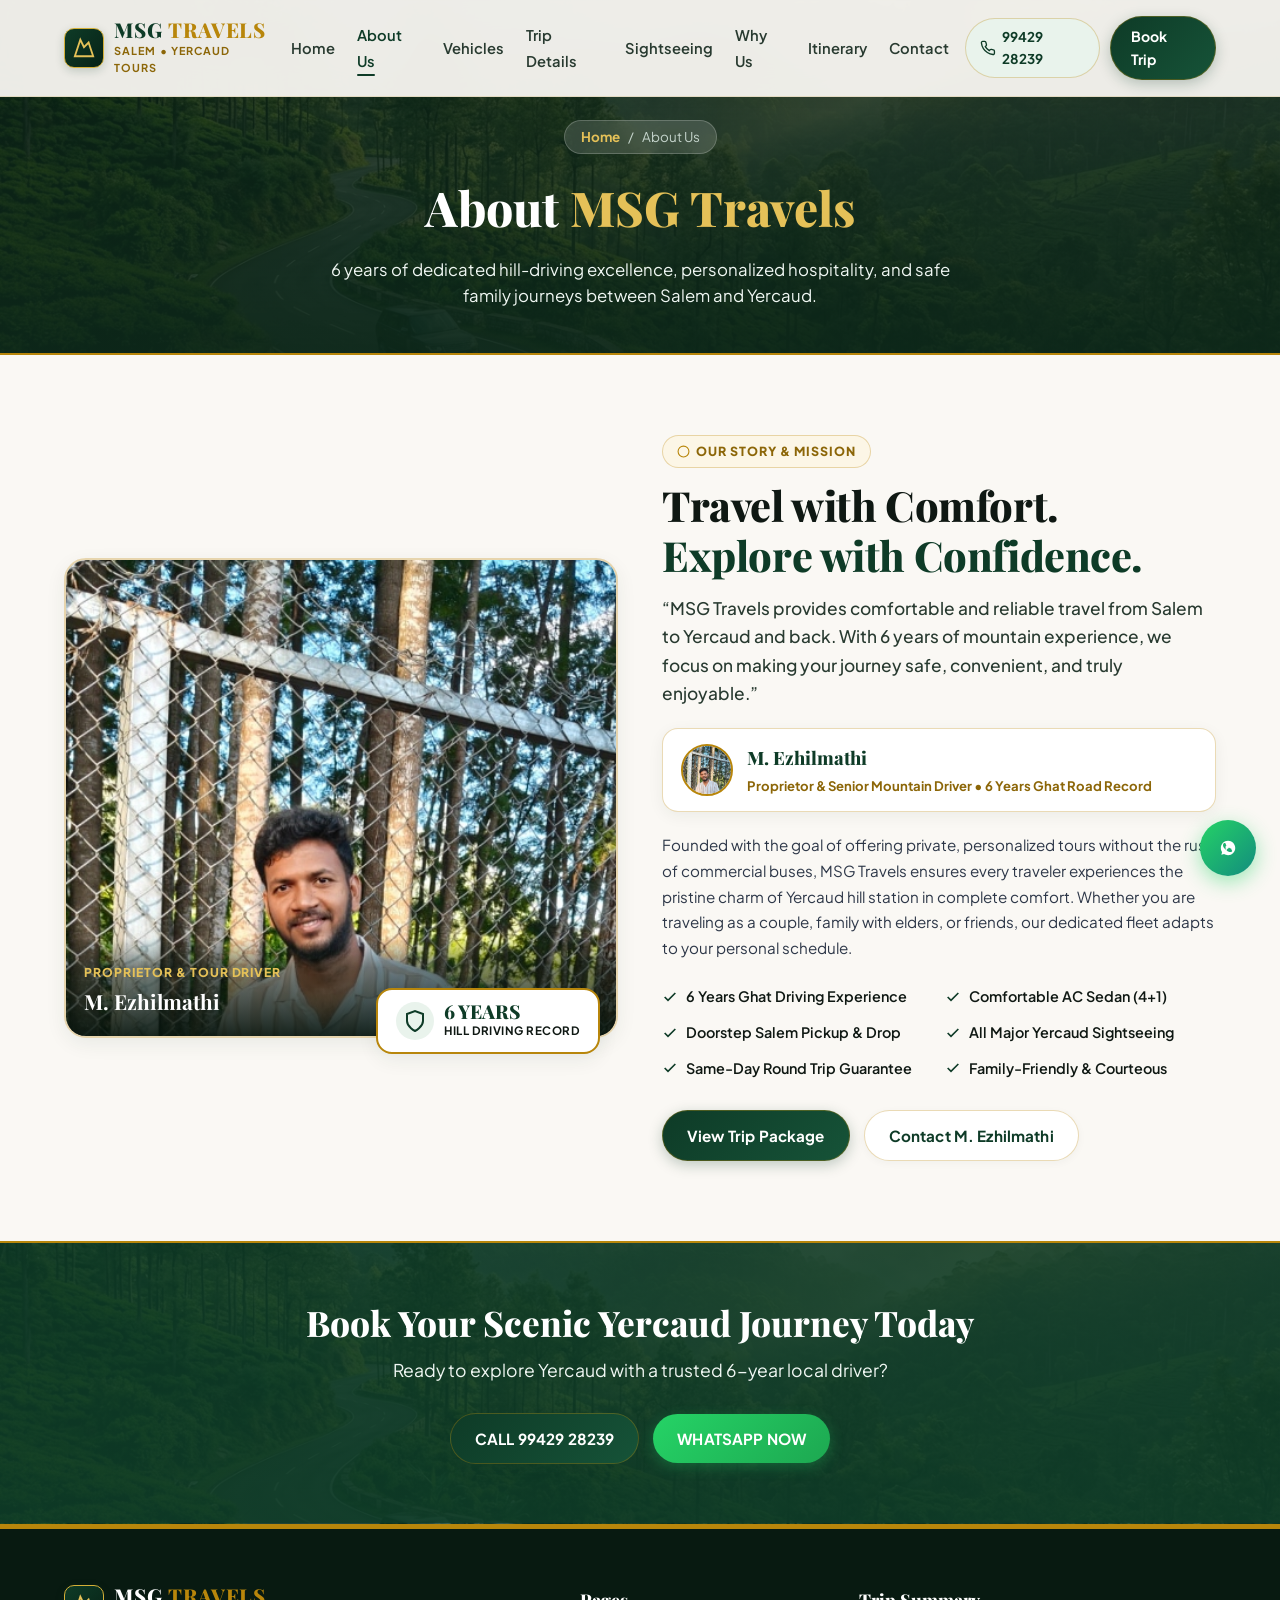
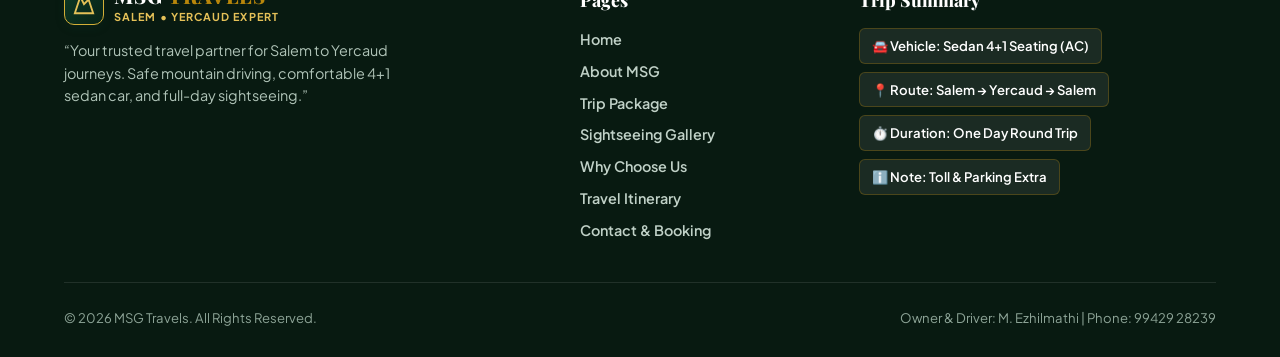
==== about.html @ f0cead6e "Initial commit: MSG Travels website with responsive luxury theme, multi-page layout, fleet showcase," ====
<!DOCTYPE html>
<html lang="en">
<head>
  <meta charset="UTF-8">
  <meta name="viewport" content="width=device-width, initial-scale=1.0, maximum-scale=5.0">
  
  <title>About MSG Travels | M. Ezhilmathi - 6 Years Experienced Tour Driver in Salem</title>
  <meta name="title" content="About MSG Travels | M. Ezhilmathi - 6 Years Experienced Tour Driver in Salem">
  <meta name="description" content="Learn about MSG Travels, founded and driven by M. Ezhilmathi with 6 years of expertise in Salem to Yercaud tours, comfortable Sedan 4+1, safety and hospitality.">
  <meta name="keywords" content="About MSG Travels, M. Ezhilmathi, Salem to Yercaud travel expert, Yercaud taxi driver Salem, trusted cab service Salem">
  <meta name="author" content="MSG Travels - M. Ezhilmathi">
  <meta name="robots" content="index, follow">
  <link rel="canonical" href="https://msgtravels.in/about.html">

  <!-- Geo-Targeting Meta Tags -->
  <meta name="geo.region" content="IN-TN">
  <meta name="geo.placename" content="Salem, Tamil Nadu, India">
  <meta name="geo.position" content="11.664325;78.146014">
  <meta name="ICBM" content="11.664325, 78.146014">

  <!-- Open Graph -->
  <meta property="og:type" content="profile">
  <meta property="og:url" content="https://msgtravels.in/about.html">
  <meta property="og:title" content="About MSG Travels & Driver M. Ezhilmathi">
  <meta property="og:description" content="6 years of dedicated hill-driving excellence, personalized hospitality, and safe family journeys between Salem and Yercaud.">
  <meta property="og:image" content="https://msgtravels.in/images/sedan.jpg">

  <link rel="preconnect" href="https://fonts.googleapis.com">
  <link rel="preconnect" href="https://fonts.gstatic.com" crossorigin>
  <link href="https://fonts.googleapis.com/css2?family=Playfair+Display:ital,wght@0,600;0,700;0,800;1,600&family=Plus+Jakarta+Sans:wght@400;500;600;700;800&family=Space+Grotesk:wght@500;700&display=swap" rel="stylesheet">

  <link rel="stylesheet" href="styles.css">

  <script type="application/ld+json">
  {
    "@context": "https://schema.org",
    "@type": "AboutPage",
    "mainEntity": {
      "@type": "Person",
      "name": "M. Ezhilmathi",
      "jobTitle": "Professional Tour Driver & Owner",
      "worksFor": {
        "@type": "Organization",
        "name": "MSG Travels",
        "telephone": "+919942928239",
        "email": "ezhilmathi995@gmail.com"
      },
      "description": "6 years of experienced hill driving between Salem and Yercaud offering private AC sedan travel."
    }
  }
  </script>
</head>
<body>

  <a href="#content" class="skip-link">Skip to main content</a>

  <!-- Header -->
  <header class="site-header" id="siteHeader">
    <div class="container header-inner">
      <a href="index.html" class="brand-logo" aria-label="MSG Travels Home">
        <div class="brand-badge">
          <svg viewBox="0 0 24 24" fill="none" stroke="currentColor" stroke-width="2"><path d="m8 3 4 8 5-5 5 15H2L8 3z"/></svg>
        </div>
        <div class="brand-text-wrap">
          <span class="brand-title">MSG <span>TRAVELS</span></span>
          <span class="brand-subtitle">Salem • Yercaud Tours</span>
        </div>
      </a>

      <nav aria-label="Main Navigation">
        <ul class="nav-menu">
          <li><a href="index.html" class="nav-link">Home</a></li>
          <li><a href="about.html" class="nav-link active">About Us</a></li>
          <li><a href="vehicles.html" class="nav-link">Vehicles</a></li>
          <li><a href="trip.html" class="nav-link">Trip Details</a></li>
          <li><a href="sightseeing.html" class="nav-link">Sightseeing</a></li>
          <li><a href="why-us.html" class="nav-link">Why Us</a></li>
          <li><a href="experience.html" class="nav-link">Itinerary</a></li>
          <li><a href="contact.html" class="nav-link">Contact</a></li>
        </ul>
      </nav>

      <div class="header-cta-group">
        <a href="tel:9942928239" class="btn-header-call">
          <svg width="16" height="16" viewBox="0 0 24 24" fill="none" stroke="currentColor" stroke-width="2"><path d="M22 16.92v3a2 2 0 0 1-2.18 2 19.79 19.79 0 0 1-8.63-3.07 19.5 19.5 0 0 1-6-6 19.79 19.79 0 0 1-3.07-8.67A2 2 0 0 1 4.11 2h3a2 2 0 0 1 2 1.72 12.84 12.84 0 0 0 .7 2.81 2 2 0 0 1-.45 2.11L8.09 9.91a16 16 0 0 0 6 6l1.27-1.27a2 2 0 0 1 2.11-.45 12.84 12.84 0 0 0 2.81.7A2 2 0 0 1 22 16.92z"/></svg>
          <span>99429 28239</span>
        </a>
        <a href="contact.html" class="btn btn-primary" style="padding: 8px 20px; font-size: 0.88rem;">Book Trip</a>
      </div>

      <button class="mobile-toggle" id="mobileToggle" aria-label="Open Navigation Menu">
        <svg viewBox="0 0 24 24" fill="none" stroke="currentColor" stroke-width="2"><line x1="3" y1="12" x2="21" y2="12"></line><line x1="3" y1="6" x2="21" y2="6"></line><line x1="3" y1="18" x2="21" y2="18"></line></svg>
      </button>
    </div>
  </header>

  <!-- Mobile Drawer -->
  <div class="drawer-backdrop" id="drawerBackdrop"></div>
  <aside class="mobile-nav-drawer" id="mobileDrawer">
    <div>
      <div class="drawer-header">
        <div class="brand-text-wrap"><span class="brand-title">MSG <span>TRAVELS</span></span><span class="brand-subtitle">Salem • Yercaud Expert</span></div>
        <button class="drawer-close-btn" id="drawerCloseBtn" aria-label="Close Menu"><svg width="28" height="28" viewBox="0 0 24 24" fill="none" stroke="currentColor" stroke-width="2"><line x1="18" y1="6" x2="6" y2="18"></line><line x1="6" y1="6" x2="18" y2="18"></line></svg></button>
      </div>
      <ul class="drawer-links">
        <li><a href="index.html" class="drawer-link">Home <span>→</span></a></li>
        <li><a href="about.html" class="drawer-link active">About Us <span>→</span></a></li>
        <li><a href="vehicles.html" class="drawer-link">Our Vehicles <span>→</span></a></li>
        <li><a href="trip.html" class="drawer-link">Trip Details <span>→</span></a></li>
        <li><a href="sightseeing.html" class="drawer-link">Sightseeing Places <span>→</span></a></li>
        <li><a href="why-us.html" class="drawer-link">Why Choose Us <span>→</span></a></li>
        <li><a href="experience.html" class="drawer-link">Itinerary Roadmap <span>→</span></a></li>
        <li><a href="contact.html" class="drawer-link">Contact & Booking <span>→</span></a></li>
      </ul>
    </div>
    <div class="drawer-contact">
      <a href="tel:9942928239" class="btn btn-call btn-block">Call 99429 28239</a>
      <a href="https://api.whatsapp.com/send?phone=919942928239&text=Hello%20MSG%20Travels,%20I%20would%20like%20to%20enquire%20about%20the%20Salem%20to%20Yercaud%20one-day%20round%20trip." target="_blank" rel="noopener" class="btn btn-whatsapp btn-block">WhatsApp Booking</a>
    </div>
  </aside>

  <!-- Subpage Hero -->
  <section class="subpage-hero">
    <div class="container">
      <div class="breadcrumbs">
        <a href="index.html">Home</a>
        <span>/</span>
        <span>About Us</span>
      </div>
      <h1 class="subpage-title">About <span>MSG Travels</span></h1>
      <p class="subpage-desc">6 years of dedicated hill-driving excellence, personalized hospitality, and safe family journeys between Salem and Yercaud.</p>
    </div>
  </section>

  <!-- Main About Content -->
  <main id="content">
    <section class="about-section" style="padding: 80px 0;">
      <div class="container">
        <div class="about-grid">
          
          <div class="about-image-wrapper">
            <div class="about-img-frame" style="height: 480px; position: relative;">
              <img src="images/ezhilmathi.jpg" alt="M. Ezhilmathi - Proprietor and Tour Driver of MSG Travels" style="width: 100%; height: 100%; object-fit: cover; object-position: center top;" loading="lazy">
              <div style="position: absolute; bottom: 0; left: 0; right: 0; background: linear-gradient(0deg, rgba(6,20,13,0.92) 0%, rgba(6,20,13,0.5) 70%, transparent 100%); padding: 24px 18px 18px; color: #ffffff;">
                <div style="font-size: 0.76rem; font-weight: 800; color: var(--color-gold-bright); text-transform: uppercase; letter-spacing: 0.08em; margin-bottom: 2px;">Proprietor & Tour Driver</div>
                <div style="font-family: var(--font-serif); font-size: 1.3rem; font-weight: 700;">M. Ezhilmathi</div>
              </div>
            </div>
            <div class="about-badge-floating">
              <div class="about-badge-icon">
                <svg width="24" height="24" viewBox="0 0 24 24" fill="none" stroke="currentColor" stroke-width="2"><path d="M12 22s8-4 8-10V5l-8-3-8 3v7c0 6 8 10 8 10z"/></svg>
              </div>
              <div>
                <div class="about-badge-num">6 YEARS</div>
                <div class="about-badge-text">Hill Driving Record</div>
              </div>
            </div>
          </div>

          <div class="about-content">
            <div class="section-tag">
              <svg viewBox="0 0 24 24" fill="none" stroke="currentColor" stroke-width="2"><circle cx="12" cy="12" r="10"/></svg>
              Our Story & Mission
            </div>
            <h2 class="section-title">
              Travel with Comfort. <span>Explore with Confidence.</span>
            </h2>

            <p class="about-lead">
              “MSG Travels provides comfortable and reliable travel from Salem to Yercaud and back. With 6 years of mountain experience, we focus on making your journey safe, convenient, and truly enjoyable.”
            </p>

            <div class="about-driver-highlight" style="display: flex; align-items: center; gap: 14px; padding: 14px 18px; background: #ffffff; border: 1.5px solid var(--border-gold); border-radius: var(--radius-md); box-shadow: 0 4px 16px rgba(14,59,39,0.06); margin-bottom: 20px;">
              <div style="width: 52px; height: 52px; border-radius: 50%; overflow: hidden; border: 2px solid var(--color-gold); flex-shrink: 0;">
                <img src="images/ezhilmathi.jpg" alt="M. Ezhilmathi" style="width: 100%; height: 100%; object-fit: cover; object-position: top center;">
              </div>
              <div class="driver-info">
                <h4 style="margin: 0 0 2px 0; font-family: var(--font-serif); font-size: 1.15rem; color: var(--color-primary);">M. Ezhilmathi</h4>
                <p style="margin: 0; font-size: 0.82rem; color: var(--color-gold-dark); font-weight: 700;">Proprietor & Senior Mountain Driver • 6 Years Ghat Road Record</p>
              </div>
            </div>

            <p style="color: #2d3748; margin-bottom: 24px; line-height: 1.7; font-size: 0.95rem;">
              Founded with the goal of offering private, personalized tours without the rush of commercial buses, MSG Travels ensures every traveler experiences the pristine charm of Yercaud hill station in complete comfort. Whether you are traveling as a couple, family with elders, or friends, our dedicated fleet adapts to your personal schedule.
            </p>

            <div class="about-features-list">
              <div class="about-feature-item">
                <svg viewBox="0 0 24 24" fill="none" stroke="currentColor" stroke-width="2.5"><polyline points="20 6 9 17 4 12"/></svg>
                <span>6 Years Ghat Driving Experience</span>
              </div>
              <div class="about-feature-item">
                <svg viewBox="0 0 24 24" fill="none" stroke="currentColor" stroke-width="2.5"><polyline points="20 6 9 17 4 12"/></svg>
                <span>Comfortable AC Sedan (4+1)</span>
              </div>
              <div class="about-feature-item">
                <svg viewBox="0 0 24 24" fill="none" stroke="currentColor" stroke-width="2.5"><polyline points="20 6 9 17 4 12"/></svg>
                <span>Doorstep Salem Pickup & Drop</span>
              </div>
              <div class="about-feature-item">
                <svg viewBox="0 0 24 24" fill="none" stroke="currentColor" stroke-width="2.5"><polyline points="20 6 9 17 4 12"/></svg>
                <span>All Major Yercaud Sightseeing</span>
              </div>
              <div class="about-feature-item">
                <svg viewBox="0 0 24 24" fill="none" stroke="currentColor" stroke-width="2.5"><polyline points="20 6 9 17 4 12"/></svg>
                <span>Same-Day Round Trip Guarantee</span>
              </div>
              <div class="about-feature-item">
                <svg viewBox="0 0 24 24" fill="none" stroke="currentColor" stroke-width="2.5"><polyline points="20 6 9 17 4 12"/></svg>
                <span>Family-Friendly & Courteous</span>
              </div>
            </div>

            <div style="display: flex; gap: 14px; flex-wrap: wrap; margin-top: 30px;">
              <a href="trip.html" class="btn btn-primary">View Trip Package</a>
              <a href="contact.html" class="btn btn-secondary">Contact M. Ezhilmathi</a>
            </div>

          </div>

        </div>
      </div>
    </section>

    <!-- Quick CTA Banner -->
    <section class="cta-banner-section" style="padding: 60px 0;">
      <div class="container cta-banner-content">
        <h2 class="cta-banner-title" style="font-size: 2.2rem;">Book Your Scenic Yercaud Journey Today</h2>
        <p class="cta-banner-desc">Ready to explore Yercaud with a trusted 6-year local driver?</p>
        <div class="cta-banner-buttons">
          <a href="tel:9942928239" class="btn btn-primary">CALL 99429 28239</a>
          <a href="https://api.whatsapp.com/send?phone=919942928239&text=Hello%20MSG%20Travels,%20I%20would%20like%20to%20enquire%20about%20the%20Salem%20to%20Yercaud%20trip." target="_blank" rel="noopener" class="btn btn-whatsapp">WHATSAPP NOW</a>
        </div>
      </div>
    </section>
  </main>

  <!-- Footer -->
  <footer class="site-footer">
    <div class="container">
      <div class="footer-top">
        <div class="footer-brand">
          <div class="brand-logo">
            <div class="brand-badge"><svg viewBox="0 0 24 24" fill="none" stroke="currentColor" stroke-width="2"><path d="m8 3 4 8 5-5 5 15H2L8 3z"/></svg></div>
            <div class="brand-text-wrap"><span class="brand-title">MSG <span>TRAVELS</span></span><span class="brand-subtitle">Salem • Yercaud Expert</span></div>
          </div>
          <p>“Your trusted travel partner for Salem to Yercaud journeys. Safe mountain driving, comfortable 4+1 sedan car, and full-day sightseeing.”</p>
        </div>
        <div>
          <h4 class="footer-heading">Pages</h4>
          <ul class="footer-links-list">
            <li><a href="index.html">Home</a></li>
            <li><a href="about.html">About MSG</a></li>
            <li><a href="trip.html">Trip Package</a></li>
            <li><a href="sightseeing.html">Sightseeing Gallery</a></li>
            <li><a href="why-us.html">Why Choose Us</a></li>
            <li><a href="experience.html">Travel Itinerary</a></li>
            <li><a href="contact.html">Contact & Booking</a></li>
          </ul>
        </div>
        <div>
          <h4 class="footer-heading">Trip Summary</h4>
          <div class="footer-trip-meta">
            <div class="footer-trip-pill">🚘 Vehicle: Sedan 4+1 Seating (AC)</div>
            <div class="footer-trip-pill">📍 Route: Salem → Yercaud → Salem</div>
            <div class="footer-trip-pill">⏱️ Duration: One Day Round Trip</div>
            <div class="footer-trip-pill">ℹ️ Note: Toll & Parking Extra</div>
          </div>
        </div>
      </div>
      <div class="footer-bottom">
        <div>© 2026 MSG Travels. All Rights Reserved.</div>
        <div>Owner & Driver: M. Ezhilmathi | Phone: 99429 28239</div>
      </div>
    </div>
  </footer>

  <a href="https://api.whatsapp.com/send?phone=919942928239&text=Hello%20MSG%20Travels,%20I%20would%20like%20to%20enquire%20about%20the%20Salem%20to%20Yercaud%20one-day%20round%20trip." target="_blank" rel="noopener" class="floating-whatsapp-btn" aria-label="Chat on WhatsApp">
    <svg viewBox="0 0 24 24" fill="currentColor"><path d="M12.031 6.172c-3.181 0-5.767 2.586-5.768 5.766-.001 1.298.38 2.27 1.019 3.287l-.582 2.128 2.182-.573c.978.58 1.911.928 3.145.929 3.178 0 5.767-2.587 5.768-5.766.001-3.187-2.575-5.771-5.764-5.771zm3.392 8.244c-.144.405-.837.774-1.17.824-.312.045-.694.07-1.117-.066-.271-.086-.622-.224-1.077-.423-1.927-.84-3.18-2.775-3.277-2.903-.097-.129-.787-1.045-.787-1.993 0-.949.497-1.413.673-1.606.177-.193.385-.242.514-.242.13 0 .259.002.372.007.12.006.279-.046.438.336.162.388.555 1.353.604 1.452.05.099.083.216.017.348-.066.132-.099.215-.198.33-.099.116-.208.26-.297.349-.1.1-.205.209-.089.408.117.199.52 8.58 1.117 1.11 1.074.538.163.267.33.376.536.432.206.056.327-.05.474-.216.147-.166.626-.729.794-.979.167-.25.334-.208.56-.125.226.084 1.433.676 1.68.799.248.124.412.185.474.29.062.106.062.613-.082 1.018z"/></svg>
  </a>

  <div class="mobile-bottom-bar">
    <div class="mobile-bottom-inner">
      <a href="tel:9942928239" class="btn btn-call" style="padding: 10px 14px; font-size: 0.88rem;">Call 99429 28239</a>
      <a href="https://api.whatsapp.com/send?phone=919942928239&text=Hello%20MSG%20Travels,%20I%20would%20like%20to%20enquire%20about%20the%20Salem%20to%20Yercaud%20one-day%20round%20trip." target="_blank" rel="noopener" class="btn btn-whatsapp" style="padding: 10px 14px; font-size: 0.88rem;">WhatsApp</a>
    </div>
  </div>

  <script src="script.js"></script>
</body>
</html>
---- styles.css ----
/* ==========================================================================
   MSG TRAVELS — LUXURY TRAVEL DESIGN SYSTEM & MOBILE-FIRST OPTIMIZATION
   Color Harmony: Warm Pearl Ivory | Deep Forest Emerald | Champagne Gold
   ========================================================================== */

:root {
  /* Core Bright Palette */
  --color-bg-body: #faf8f4;
  --color-bg-surface: #ffffff;
  --color-bg-surface-alt: #f5efe4;
  --color-bg-subtle: #f0ebe0;

  /* Primary: Deep Forest Emerald Green */
  --color-primary: #0e3b27;
  --color-primary-light: #165338;
  --color-primary-dark: #072216;
  --color-primary-subtle: #e9f3ec;

  /* Accent: Refined Champagne Gold */
  --color-gold: #b8860b;
  --color-gold-light: #d4af37;
  --color-gold-bright: #e5c158;
  --color-gold-dark: #8c6608;
  --color-gold-subtle: #fcf6e6;
  --color-gold-border: rgba(184, 134, 11, 0.22);

  /* High Contrast Readable Typography */
  --color-text-main: #0f1813;
  --color-text-body: #283a30;
  --color-text-muted: #53675b;
  --color-text-dim: #7a9084;
  --color-text-white: #ffffff;

  /* WhatsApp Green */
  --color-accent-green: #25d366;
  --color-accent-green-hover: #1ebd5a;

  /* Borders & Dividers */
  --border-subtle: rgba(14, 59, 39, 0.08);
  --border-gold: rgba(184, 134, 11, 0.3);
  --border-gold-solid: #b8860b;

  /* Typography */
  --font-serif: 'Playfair Display', Georgia, serif;
  --font-sans: 'Plus Jakarta Sans', -apple-system, BlinkMacSystemFont, 'Segoe UI', Roboto, sans-serif;
  --font-mono: 'Space Grotesk', monospace;

  /* Elevation Shadows */
  --shadow-sm: 0 2px 8px rgba(14, 59, 39, 0.04);
  --shadow-md: 0 6px 20px rgba(14, 59, 39, 0.07);
  --shadow-lg: 0 14px 36px rgba(14, 59, 39, 0.1);
  --shadow-gold: 0 8px 24px rgba(184, 134, 11, 0.14);

  /* Transitions */
  --transition-fast: 0.18s cubic-bezier(0.4, 0, 0.2, 1);
  --transition-normal: 0.3s cubic-bezier(0.4, 0, 0.2, 1);
  --transition-smooth: 0.5s cubic-bezier(0.16, 1, 0.3, 1);

  /* Radii */
  --radius-xs: 6px;
  --radius-sm: 10px;
  --radius-md: 16px;
  --radius-lg: 22px;
  --radius-xl: 28px;
  --radius-full: 9999px;

  --max-width: 1200px;
}

/* Base & Reset */
*, *::before, *::after {
  box-sizing: border-box;
  margin: 0;
  padding: 0;
}

html {
  scroll-behavior: smooth;
  font-size: 16px;
  -webkit-text-size-adjust: 100%;
  overflow-x: hidden;
  width: 100%;
  max-width: 100vw;
}

body {
  font-family: var(--font-sans);
  background-color: var(--color-bg-body);
  color: var(--color-text-body);
  line-height: 1.65;
  overflow-x: hidden;
  width: 100%;
  max-width: 100vw;
  position: relative;
  -webkit-font-smoothing: antialiased;
  -moz-osx-font-smoothing: grayscale;
}

img, picture, svg, video {
  display: block;
  max-width: 100%;
}

a {
  color: inherit;
  text-decoration: none;
  transition: var(--transition-fast);
}

button, input, select, textarea {
  font: inherit;
}

button {
  cursor: pointer;
  border: none;
  background: none;
}

:focus-visible {
  outline: 2px solid var(--color-primary);
  outline-offset: 3px;
}

.skip-link {
  position: absolute;
  top: -100px;
  left: 20px;
  background: var(--color-primary);
  color: #ffffff;
  padding: 10px 20px;
  font-weight: 700;
  z-index: 99999;
  border-radius: var(--radius-sm);
  transition: top var(--transition-fast);
}
.skip-link:focus {
  top: 20px;
}

/* Container */
.container {
  width: 100%;
  max-width: var(--max-width);
  margin-inline: auto;
  padding-inline: 24px;
}

@media (max-width: 768px) {
  .container {
    padding-inline: 16px;
  }
}

/* ==========================================================================
   HEADER & NAVIGATION
   ========================================================================== */
.site-header {
  position: fixed;
  top: 0;
  left: 0;
  width: 100%;
  z-index: 1000;
  transition: background-color var(--transition-normal), box-shadow var(--transition-normal), padding var(--transition-normal);
  padding: 16px 0;
  background-color: rgba(250, 248, 244, 0.94);
  backdrop-filter: blur(16px);
  -webkit-backdrop-filter: blur(16px);
  border-bottom: 1px solid rgba(184, 134, 11, 0.16);
  box-shadow: 0 2px 14px rgba(14, 59, 39, 0.03);
}

.site-header.scrolled {
  padding: 10px 0;
  background-color: rgba(255, 255, 255, 0.98);
  box-shadow: 0 4px 20px rgba(14, 59, 39, 0.08);
  border-bottom: 1px solid rgba(184, 134, 11, 0.25);
}

.header-inner {
  display: flex;
  align-items: center;
  justify-content: space-between;
  gap: 16px;
}

.brand-logo {
  display: flex;
  align-items: center;
  gap: 10px;
  text-decoration: none;
}

.brand-badge {
  width: 40px;
  height: 40px;
  border-radius: var(--radius-sm);
  background: linear-gradient(135deg, var(--color-primary), var(--color-primary-dark));
  border: 1.5px solid var(--color-gold-light);
  display: flex;
  align-items: center;
  justify-content: center;
  box-shadow: 0 3px 10px rgba(14, 59, 39, 0.2);
  flex-shrink: 0;
}

.brand-badge svg {
  width: 22px;
  height: 22px;
  color: var(--color-gold-bright);
}

.brand-text-wrap {
  display: flex;
  flex-direction: column;
}

.brand-title {
  font-family: var(--font-serif);
  font-size: 1.28rem;
  font-weight: 800;
  letter-spacing: 0.04em;
  color: var(--color-primary);
  line-height: 1.1;
  text-transform: uppercase;
}

.brand-title span {
  color: var(--color-gold);
}

.brand-subtitle {
  font-size: 0.68rem;
  font-weight: 700;
  color: var(--color-gold-dark);
  letter-spacing: 0.1em;
  text-transform: uppercase;
}

/* Nav Menu Desktop */
.nav-menu {
  display: flex;
  align-items: center;
  gap: 22px;
  list-style: none;
}

.nav-link {
  font-size: 0.92rem;
  font-weight: 600;
  color: var(--color-text-body);
  position: relative;
  padding: 6px 0;
  transition: color var(--transition-fast);
}

.nav-link::after {
  content: '';
  position: absolute;
  bottom: 0;
  left: 0;
  width: 0;
  height: 2.5px;
  background: var(--color-primary);
  border-radius: 2px;
  transition: width var(--transition-fast);
}

.nav-link:hover, .nav-link.active {
  color: var(--color-primary);
}

.nav-link:hover::after, .nav-link.active::after {
  width: 100%;
}

.header-cta-group {
  display: flex;
  align-items: center;
  gap: 10px;
}

.btn-header-call {
  display: inline-flex;
  align-items: center;
  gap: 6px;
  padding: 7px 14px;
  background: var(--color-primary-subtle);
  border: 1.5px solid var(--border-gold);
  border-radius: var(--radius-full);
  color: var(--color-primary);
  font-size: 0.84rem;
  font-weight: 700;
  transition: all var(--transition-fast);
}

.btn-header-call:hover {
  background: var(--color-primary);
  color: #ffffff;
  border-color: var(--color-primary);
}

/* Mobile Toggle */
.mobile-toggle {
  display: none;
  background: var(--color-primary-subtle);
  border: 1.5px solid var(--border-gold);
  color: var(--color-primary);
  padding: 7px 9px;
  border-radius: var(--radius-sm);
}

.mobile-toggle svg {
  width: 24px;
  height: 24px;
}

/* Mobile Drawer */
.mobile-nav-drawer {
  position: fixed;
  top: 0;
  right: -100%;
  width: 84%;
  max-width: 340px;
  height: 100vh;
  background: #ffffff;
  border-left: 2px solid var(--color-gold-light);
  z-index: 1001;
  padding: 24px 20px;
  display: flex;
  flex-direction: column;
  justify-content: space-between;
  transition: right 0.35s cubic-bezier(0.16, 1, 0.3, 1);
  box-shadow: -8px 0 32px rgba(0, 0, 0, 0.18);
}

.mobile-nav-drawer.open {
  right: 0;
}

.drawer-backdrop {
  position: fixed;
  inset: 0;
  background: rgba(14, 59, 39, 0.6);
  backdrop-filter: blur(4px);
  z-index: 1000;
  opacity: 0;
  pointer-events: none;
  transition: opacity 0.3s ease;
}

.drawer-backdrop.open {
  opacity: 1;
  pointer-events: auto;
}

.drawer-header {
  display: flex;
  align-items: center;
  justify-content: space-between;
  margin-bottom: 24px;
  padding-bottom: 12px;
  border-bottom: 1.5px solid var(--border-subtle);
}

.drawer-close-btn {
  color: var(--color-text-muted);
  padding: 6px;
}

.drawer-links {
  list-style: none;
  display: flex;
  flex-direction: column;
  gap: 12px;
}

.drawer-link {
  font-size: 1.05rem;
  font-weight: 700;
  color: var(--color-text-main);
  display: flex;
  align-items: center;
  justify-content: space-between;
  padding: 10px 12px;
  border-radius: var(--radius-sm);
  background: var(--color-bg-body);
  border: 1px solid var(--border-subtle);
}

.drawer-link:hover, .drawer-link.active {
  color: var(--color-primary);
  background: var(--color-primary-subtle);
  border-color: var(--color-gold);
}

.drawer-contact {
  margin-top: auto;
  padding-top: 18px;
  border-top: 1.5px solid var(--border-gold);
  display: flex;
  flex-direction: column;
  gap: 10px;
}

/* ==========================================================================
   BUTTONS & UI COMPONENTS
   ========================================================================== */
.btn {
  display: inline-flex;
  align-items: center;
  justify-content: center;
  gap: 8px;
  padding: 12px 24px;
  border-radius: var(--radius-full);
  font-weight: 700;
  font-size: 0.95rem;
  letter-spacing: 0.01em;
  transition: all var(--transition-fast);
  text-decoration: none;
  cursor: pointer;
  min-height: 46px;
}

.btn-primary {
  background: linear-gradient(135deg, var(--color-primary), var(--color-primary-light));
  color: #ffffff;
  box-shadow: 0 4px 14px rgba(14, 59, 39, 0.25);
  border: 1px solid rgba(184, 134, 11, 0.35);
}

.btn-primary:hover {
  background: linear-gradient(135deg, var(--color-primary-light), var(--color-primary));
  transform: translateY(-2px);
  box-shadow: 0 6px 20px rgba(14, 59, 39, 0.35);
  color: #ffffff;
}

.btn-whatsapp {
  background: linear-gradient(135deg, #25d366, #1da851);
  color: #ffffff;
  box-shadow: 0 4px 14px rgba(37, 211, 102, 0.28);
}

.btn-whatsapp:hover {
  background: linear-gradient(135deg, #2beb75, #22ba5b);
  transform: translateY(-2px);
  box-shadow: 0 6px 18px rgba(37, 211, 102, 0.4);
  color: #ffffff;
}

.btn-secondary {
  background: #ffffff;
  color: var(--color-primary);
  border: 1.5px solid var(--border-gold);
  box-shadow: var(--shadow-sm);
}

.btn-secondary:hover {
  background: var(--color-primary-subtle);
  border-color: var(--color-primary);
  color: var(--color-primary-dark);
  transform: translateY(-2px);
}

.btn-call {
  background: var(--color-primary);
  color: var(--color-gold-bright);
  border: 1.5px solid var(--color-gold-light);
}

.btn-call:hover {
  background: var(--color-primary-dark);
  color: #ffffff;
}

.btn-lg {
  padding: 14px 30px;
  font-size: 1.02rem;
  min-height: 50px;
}

.btn-block {
  width: 100%;
}

/* Section Headings */
.section-tag {
  display: inline-flex;
  align-items: center;
  gap: 6px;
  padding: 5px 14px;
  border-radius: var(--radius-full);
  background: var(--color-gold-subtle);
  border: 1.5px solid var(--border-gold);
  color: var(--color-gold-dark);
  font-size: 0.78rem;
  font-weight: 800;
  letter-spacing: 0.08em;
  text-transform: uppercase;
  margin-bottom: 12px;
}

.section-tag svg {
  width: 13px;
  height: 13px;
  color: var(--color-gold);
}

.section-title {
  font-family: var(--font-serif);
  font-size: clamp(1.8rem, 3.8vw, 2.6rem);
  font-weight: 800;
  line-height: 1.2;
  color: var(--color-text-main);
  margin-bottom: 14px;
  letter-spacing: -0.01em;
}

.section-title span {
  color: var(--color-primary);
}

.section-desc {
  font-size: 1.02rem;
  color: var(--color-text-muted);
  max-width: 620px;
  line-height: 1.65;
}

.text-center {
  text-align: center;
}
.text-center .section-desc {
  margin-inline: auto;
}

/* Glass / Surface Cards */
.glass-card {
  background: #ffffff;
  border: 1.5px solid rgba(184, 134, 11, 0.2);
  border-radius: var(--radius-lg);
  box-shadow: var(--shadow-md);
  transition: all var(--transition-normal);
}

.glass-card:hover {
  border-color: var(--color-primary);
  transform: translateY(-3px);
  box-shadow: var(--shadow-lg);
}

/* ==========================================================================
   HERO SECTION
   ========================================================================== */
.hero-section {
  position: relative;
  min-height: 85vh;
  display: flex;
  align-items: center;
  justify-content: center;
  padding: 120px 0 50px;
  background-color: #0c2016;
  background-image: linear-gradient(180deg, rgba(6, 20, 13, 0.78) 0%, rgba(6, 20, 13, 0.88) 60%, rgba(6, 20, 13, 0.98) 100%), url('images/hero.jpg');
  background-size: cover;
  background-position: center center;
  overflow: hidden;
}

.hero-overlay-radial {
  position: absolute;
  inset: 0;
  background: radial-gradient(circle at 50% 30%, rgba(212, 175, 55, 0.15) 0%, transparent 65%);
  pointer-events: none;
}

.hero-content {
  position: relative;
  z-index: 2;
  text-align: center;
  max-width: 860px;
  margin-inline: auto;
}

.hero-badge-wrap {
  margin-bottom: 18px;
}

.hero-pill {
  display: inline-flex;
  align-items: center;
  gap: 8px;
  padding: 6px 18px;
  background: rgba(255, 255, 255, 0.95);
  border: 1.5px solid var(--color-gold);
  border-radius: var(--radius-full);
  color: var(--color-primary-dark);
  font-size: 0.84rem;
  font-weight: 700;
  box-shadow: 0 4px 14px rgba(0, 0, 0, 0.2);
}

.hero-title {
  font-family: var(--font-serif);
  font-size: clamp(2rem, 5.2vw, 3.8rem);
  font-weight: 800;
  line-height: 1.15;
  color: #ffffff;
  margin-bottom: 16px;
  letter-spacing: -0.01em;
  text-shadow: 0 3px 16px rgba(0, 0, 0, 0.6);
}

.hero-title .title-accent {
  color: var(--color-gold-bright);
  display: block;
  font-size: clamp(1.4rem, 3.8vw, 2.6rem);
  margin-top: 4px;
}

.hero-subtitle {
  font-size: clamp(0.98rem, 2vw, 1.18rem);
  color: #f5f9f6;
  max-width: 680px;
  margin-inline: auto;
  margin-bottom: 28px;
  font-weight: 500;
  line-height: 1.55;
  text-shadow: 0 2px 8px rgba(0, 0, 0, 0.7);
}

.hero-subtitle em {
  color: var(--color-gold-bright);
  font-style: normal;
  font-weight: 700;
}

.hero-actions {
  display: flex;
  align-items: center;
  justify-content: center;
  flex-wrap: wrap;
  gap: 14px;
  margin-bottom: 32px;
}

/* Trust Indicators Strip (Responsive 2x2 or row) */
.hero-trust-bar {
  display: flex;
  flex-wrap: wrap;
  align-items: center;
  justify-content: center;
  gap: 12px;
  max-width: 100%;
  width: fit-content;
  margin: 0 auto;
  padding: 10px 20px;
  background: rgba(255, 255, 255, 0.95);
  backdrop-filter: blur(12px);
  border: 1.5px solid var(--border-gold);
  border-radius: var(--radius-full);
  box-shadow: 0 6px 24px rgba(0, 0, 0, 0.25);
}

.hero-trust-item {
  display: flex;
  align-items: center;
  gap: 6px;
  font-size: 0.84rem;
  font-weight: 700;
  color: var(--color-primary-dark);
}

.hero-trust-item svg {
  width: 16px;
  height: 16px;
  color: var(--color-gold);
  flex-shrink: 0;
}

.hero-trust-divider {
  width: 4px;
  height: 4px;
  background: var(--color-gold);
  border-radius: 50%;
}

.hero-scroll-down {
  position: absolute;
  bottom: 16px;
  left: 50%;
  transform: translateX(-50%);
  display: flex;
  flex-direction: column;
  align-items: center;
  gap: 6px;
  color: var(--color-primary);
  font-size: 0.72rem;
  font-weight: 700;
  letter-spacing: 0.1em;
  text-transform: uppercase;
  z-index: 2;
}

.scroll-indicator-mouse {
  width: 20px;
  height: 32px;
  border: 2px solid var(--color-primary);
  border-radius: 10px;
  position: relative;
}

.scroll-indicator-dot {
  width: 3px;
  height: 7px;
  background: var(--color-primary);
  border-radius: 2px;
  position: absolute;
  top: 5px;
  left: 50%;
  transform: translateX(-50%);
  animation: scrollBounce 2s infinite ease-in-out;
}

@keyframes scrollBounce {
  0%, 100% { transform: translate(-50%, 0); opacity: 1; }
  50% { transform: translate(-50%, 10px); opacity: 0.3; }
}

/* ==========================================================================
   SUBPAGE HERO
   ========================================================================== */
.subpage-hero {
  position: relative;
  padding: 120px 0 44px;
  background-color: #0d281a;
  background-image: linear-gradient(180deg, rgba(13, 40, 26, 0.72) 0%, rgba(13, 40, 26, 0.95) 100%), url('images/hero.jpg');
  background-size: cover;
  background-position: center;
  text-align: center;
  border-bottom: 2px solid var(--color-gold);
}

.breadcrumbs {
  display: inline-flex;
  align-items: center;
  gap: 8px;
  font-size: 0.84rem;
  color: #e5ede8;
  margin-bottom: 14px;
  padding: 5px 16px;
  background: rgba(255, 255, 255, 0.14);
  backdrop-filter: blur(8px);
  border-radius: var(--radius-full);
  border: 1px solid rgba(255, 255, 255, 0.2);
}

.breadcrumbs a {
  color: var(--color-gold-bright);
  font-weight: 700;
}

.breadcrumbs a:hover {
  text-decoration: underline;
}

.breadcrumbs span {
  color: #c5d4cc;
}

.subpage-title {
  font-family: var(--font-serif);
  font-size: clamp(1.9rem, 4.5vw, 3rem);
  font-weight: 800;
  color: #ffffff;
  margin-bottom: 10px;
}

.subpage-title span {
  color: var(--color-gold-bright);
}

.subpage-desc {
  font-size: 1.05rem;
  color: #f0f7f3;
  max-width: 660px;
  margin: 0 auto;
  line-height: 1.55;
}

/* ==========================================================================
   QUICK STATS SECTION
   ========================================================================== */
.quick-stats-section {
  padding: 24px 0 44px;
  position: relative;
  z-index: 10;
  margin-top: -24px;
}

.stats-grid {
  display: grid;
  grid-template-columns: repeat(4, 1fr);
  gap: 16px;
}

.stat-card {
  background: #ffffff;
  border: 1.5px solid var(--border-gold);
  border-radius: var(--radius-md);
  padding: 22px 16px;
  text-align: center;
  position: relative;
  overflow: hidden;
  box-shadow: var(--shadow-sm);
  transition: all var(--transition-normal);
}

.stat-card:hover {
  transform: translateY(-4px);
  border-color: var(--color-primary);
  box-shadow: var(--shadow-md);
}

.stat-icon {
  width: 44px;
  height: 44px;
  margin: 0 auto 12px;
  background: var(--color-primary-subtle);
  border-radius: 50%;
  display: flex;
  align-items: center;
  justify-content: center;
  color: var(--color-primary);
  border: 1.5px solid var(--border-gold);
}

.stat-number {
  font-family: var(--font-serif);
  font-size: 2rem;
  font-weight: 800;
  color: var(--color-primary);
  line-height: 1;
  margin-bottom: 6px;
}

.stat-label {
  font-size: 0.92rem;
  font-weight: 700;
  color: var(--color-text-main);
  margin-bottom: 2px;
}

.stat-desc {
  font-size: 0.78rem;
  color: var(--color-text-muted);
}

/* ==========================================================================
   ABOUT SECTION
   ========================================================================== */
.about-section {
  padding: 60px 0;
  position: relative;
  background: var(--color-bg-body);
}

.about-grid {
  display: grid;
  grid-template-columns: 1fr 1fr;
  gap: 44px;
  align-items: center;
}

.about-image-wrapper {
  position: relative;
}

.about-img-frame {
  position: relative;
  border-radius: var(--radius-lg);
  overflow: hidden;
  border: 2px solid var(--border-gold);
  box-shadow: var(--shadow-md);
}

.about-img-frame img {
  width: 100%;
  height: 420px;
  object-fit: cover;
  transition: transform var(--transition-smooth);
}

.about-badge-floating {
  position: absolute;
  bottom: -16px;
  right: 18px;
  background: #ffffff;
  border: 2px solid var(--color-gold);
  border-radius: var(--radius-md);
  padding: 12px 18px;
  display: flex;
  align-items: center;
  gap: 10px;
  box-shadow: var(--shadow-md);
}

.about-badge-icon {
  width: 38px;
  height: 38px;
  border-radius: 50%;
  background: var(--color-primary-subtle);
  display: flex;
  align-items: center;
  justify-content: center;
  color: var(--color-primary);
}

.about-badge-num {
  font-family: var(--font-serif);
  font-size: 1.2rem;
  font-weight: 800;
  color: var(--color-primary);
  line-height: 1;
}

.about-badge-text {
  font-size: 0.72rem;
  font-weight: 700;
  color: var(--color-text-main);
  letter-spacing: 0.04em;
  text-transform: uppercase;
}

.about-lead {
  font-size: 1.08rem;
  color: var(--color-text-body);
  margin-bottom: 20px;
  font-weight: 500;
  line-height: 1.65;
}

.about-driver-highlight {
  display: flex;
  align-items: center;
  gap: 14px;
  padding: 14px 18px;
  background: var(--color-gold-subtle);
  border: 1.5px solid var(--border-gold);
  border-radius: var(--radius-sm);
  margin-bottom: 24px;
}

.driver-avatar {
  width: 46px;
  height: 46px;
  border-radius: 50%;
  background: linear-gradient(135deg, var(--color-primary), var(--color-primary-dark));
  display: flex;
  align-items: center;
  justify-content: center;
  color: #ffffff;
  font-weight: 800;
  font-size: 1.15rem;
  font-family: var(--font-serif);
  border: 1.5px solid var(--color-gold);
  flex-shrink: 0;
}

.driver-info h4 {
  font-size: 1rem;
  font-weight: 800;
  color: var(--color-text-main);
  margin-bottom: 2px;
}

.driver-info p {
  font-size: 0.8rem;
  color: var(--color-primary);
  font-weight: 700;
}

.about-features-list {
  display: grid;
  grid-template-columns: 1fr 1fr;
  gap: 12px;
  margin-bottom: 28px;
}

.about-feature-item {
  display: flex;
  align-items: center;
  gap: 8px;
  font-size: 0.9rem;
  font-weight: 600;
  color: var(--color-text-main);
}

.about-feature-item svg {
  width: 16px;
  height: 16px;
  color: var(--color-primary);
  flex-shrink: 0;
}

/* ==========================================================================
   FEATURED TRIP PACKAGE
   ========================================================================== */
.trip-section {
  padding: 60px 0;
  background: var(--color-bg-surface-alt);
  position: relative;
}

.package-master-card {
  background: #ffffff;
  border: 2px solid var(--color-gold);
  border-radius: var(--radius-xl);
  padding: 36px 30px;
  box-shadow: var(--shadow-md);
  position: relative;
  overflow: hidden;
}

.package-ribbon {
  position: absolute;
  top: 20px;
  right: -50px;
  background: linear-gradient(90deg, var(--color-primary), var(--color-primary-light));
  color: #ffffff;
  font-weight: 800;
  font-size: 0.74rem;
  letter-spacing: 0.08em;
  text-transform: uppercase;
  padding: 6px 54px;
  transform: rotate(45deg);
}

.package-header {
  text-align: center;
  margin-bottom: 28px;
}

.package-route-badge {
  display: inline-flex;
  align-items: center;
  gap: 10px;
  background: var(--color-primary-subtle);
  border: 1.5px solid var(--border-gold);
  padding: 8px 18px;
  border-radius: var(--radius-full);
  font-size: 0.95rem;
  font-weight: 800;
  color: var(--color-primary-dark);
  margin-bottom: 12px;
}

.route-city {
  display: flex;
  align-items: center;
  gap: 4px;
  color: var(--color-primary-dark);
}

.route-arrow {
  color: var(--color-gold);
  font-weight: 800;
}

.package-title {
  font-family: var(--font-serif);
  font-size: clamp(1.6rem, 3.2vw, 2.2rem);
  font-weight: 800;
  color: var(--color-text-main);
  margin-bottom: 6px;
}

.package-subtitle {
  color: var(--color-text-muted);
  font-size: 0.98rem;
  font-weight: 600;
}

.package-grid {
  display: grid;
  grid-template-columns: repeat(3, 1fr);
  gap: 16px;
  margin-bottom: 28px;
}

.package-spec-card {
  background: var(--color-bg-body);
  border: 1.5px solid rgba(184, 134, 11, 0.18);
  border-radius: var(--radius-sm);
  padding: 16px 14px;
  display: flex;
  align-items: flex-start;
  gap: 12px;
  transition: all var(--transition-fast);
}

.package-spec-card:hover {
  border-color: var(--color-primary);
  background: #ffffff;
  transform: translateY(-2px);
}

.spec-icon {
  width: 38px;
  height: 38px;
  border-radius: var(--radius-xs);
  background: var(--color-primary-subtle);
  display: flex;
  align-items: center;
  justify-content: center;
  color: var(--color-primary);
  border: 1px solid var(--border-gold);
  flex-shrink: 0;
}

.spec-content h4 {
  font-size: 0.76rem;
  text-transform: uppercase;
  letter-spacing: 0.06em;
  color: var(--color-text-muted);
  margin-bottom: 2px;
  font-weight: 700;
}

.spec-content p {
  font-size: 0.96rem;
  font-weight: 800;
  color: var(--color-text-main);
}

.spec-content span {
  font-size: 0.74rem;
  color: var(--color-primary);
  font-weight: 600;
  display: block;
}

.package-extra-note {
  background: var(--color-gold-subtle);
  border-left: 3.5px solid var(--color-gold);
  padding: 14px 18px;
  border-radius: 0 var(--radius-xs) var(--radius-xs) 0;
  font-size: 0.88rem;
  color: var(--color-text-main);
  margin-bottom: 28px;
  display: flex;
  align-items: center;
  gap: 10px;
}

.package-extra-note svg {
  color: var(--color-gold);
  flex-shrink: 0;
}

.package-cta-bar {
  display: flex;
  align-items: center;
  justify-content: space-between;
  flex-wrap: wrap;
  gap: 16px;
  padding-top: 20px;
  border-top: 1.5px solid var(--border-subtle);
}

.package-fare-info {
  display: flex;
  flex-direction: column;
}

.fare-tag {
  font-size: 0.78rem;
  color: var(--color-text-muted);
  text-transform: uppercase;
  letter-spacing: 0.06em;
  font-weight: 700;
}

.fare-value {
  font-family: var(--font-serif);
  font-size: 1.35rem;
  font-weight: 800;
  color: var(--color-primary);
}

.package-buttons {
  display: flex;
  gap: 12px;
  flex-wrap: wrap;
}

/* ==========================================================================
   SIGHTSEEING GALLERY
   ========================================================================== */
.sightseeing-section {
  padding: 60px 0;
  background: var(--color-bg-body);
  position: relative;
}

.sightseeing-filter-bar {
  display: flex;
  align-items: center;
  justify-content: center;
  gap: 8px;
  flex-wrap: wrap;
  margin: 24px 0 36px;
}

.filter-btn {
  padding: 8px 18px;
  border-radius: var(--radius-full);
  background: #ffffff;
  border: 1.5px solid var(--border-gold);
  color: var(--color-text-body);
  font-size: 0.86rem;
  font-weight: 700;
  cursor: pointer;
  box-shadow: var(--shadow-sm);
  transition: all var(--transition-fast);
}

.filter-btn:hover, .filter-btn.active {
  background: var(--color-primary);
  border-color: var(--color-primary);
  color: #ffffff;
}

.sightseeing-grid {
  display: grid;
  grid-template-columns: repeat(3, 1fr);
  gap: 22px;
}

.sightseeing-card {
  background: #ffffff;
  border-radius: var(--radius-md);
  overflow: hidden;
  border: 1.5px solid rgba(184, 134, 11, 0.18);
  box-shadow: var(--shadow-sm);
  transition: all var(--transition-normal);
  display: flex;
  flex-direction: column;
}

.sightseeing-card:hover {
  transform: translateY(-5px);
  border-color: var(--color-primary);
  box-shadow: var(--shadow-md);
}

.sightseeing-img-wrap {
  position: relative;
  height: 210px;
  overflow: hidden;
}

.sightseeing-img-wrap img {
  width: 100%;
  height: 100%;
  object-fit: cover;
  transition: transform var(--transition-smooth);
}

.sightseeing-card:hover .sightseeing-img-wrap img {
  transform: scale(1.06);
}

.sightseeing-tag {
  position: absolute;
  top: 12px;
  left: 12px;
  padding: 4px 12px;
  background: rgba(255, 255, 255, 0.95);
  backdrop-filter: blur(8px);
  border: 1.5px solid var(--color-gold);
  border-radius: var(--radius-full);
  font-size: 0.72rem;
  font-weight: 800;
  color: var(--color-primary);
  letter-spacing: 0.04em;
  text-transform: uppercase;
}

.sightseeing-body {
  font-family: var(--font-sans);
  background-color: var(--color-bg-body);
  color: var(--color-text-body);
  line-height: 1.65;
  overflow-x: hidden;
  width: 100%;
  max-width: 100vw;
  position: relative;
  -webkit-font-smoothing: antialiased;
  -moz-osx-font-smoothing: grayscale;
}

.sightseeing-title {
  font-family: var(--font-serif);
  font-size: 1.2rem;
  font-weight: 800;
  color: var(--color-text-main);
  margin-bottom: 6px;
}

.sightseeing-desc {
  font-size: 0.88rem;
  color: var(--color-text-muted);
  line-height: 1.55;
  margin-bottom: 14px;
}

.sightseeing-meta {
  display: flex;
  align-items: center;
  justify-content: space-between;
  padding-top: 12px;
  border-top: 1.5px solid var(--border-subtle);
  font-size: 0.8rem;
  font-weight: 700;
  color: var(--color-primary);
}

/* ==========================================================================
   WHY CHOOSE US
   ========================================================================== */
.why-section {
  padding: 60px 0;
  background: var(--color-bg-surface-alt);
  position: relative;
}

.why-grid {
  display: grid;
  grid-template-columns: repeat(3, 1fr);
  gap: 22px;
  margin-top: 32px;
}

.why-card {
  background: #ffffff;
  border: 1.5px solid rgba(184, 134, 11, 0.2);
  border-radius: var(--radius-md);
  padding: 28px 22px;
  position: relative;
  overflow: hidden;
  box-shadow: var(--shadow-sm);
  transition: all var(--transition-normal);
}

.why-card:hover {
  border-color: var(--color-primary);
  transform: translateY(-4px);
  box-shadow: var(--shadow-md);
}

.why-num {
  font-family: var(--font-mono);
  font-size: 0.9rem;
  font-weight: 800;
  color: var(--color-primary);
  margin-bottom: 16px;
  display: inline-block;
  padding: 3px 10px;
  background: var(--color-primary-subtle);
  border-radius: var(--radius-xs);
  border: 1px solid var(--border-gold);
}

.why-card h3 {
  font-family: var(--font-serif);
  font-size: 1.22rem;
  font-weight: 800;
  color: var(--color-text-main);
  margin-bottom: 10px;
}

.why-card p {
  font-size: 0.9rem;
  color: var(--color-text-muted);
  line-height: 1.6;
}

/* ==========================================================================
   TRAVEL EXPERIENCE & ROADMAP
   ========================================================================== */
.experience-section {
  padding: 60px 0;
  background: var(--color-bg-body);
  position: relative;
}

.experience-timeline {
  display: grid;
  grid-template-columns: repeat(4, 1fr);
  gap: 20px;
  position: relative;
  margin-top: 40px;
}

.experience-timeline::before {
  content: '';
  position: absolute;
  top: 32px;
  left: 10%;
  right: 10%;
  height: 3px;
  background: linear-gradient(90deg, var(--color-gold), var(--color-primary), var(--color-gold));
  z-index: 1;
}

.timeline-step {
  position: relative;
  z-index: 2;
  text-align: center;
}

.step-node {
  width: 64px;
  height: 64px;
  margin: 0 auto 18px;
  background: #ffffff;
  border: 3px solid var(--color-primary);
  border-radius: 50%;
  display: flex;
  align-items: center;
  justify-content: center;
  color: var(--color-primary);
  box-shadow: var(--shadow-sm);
  transition: all var(--transition-normal);
}

.timeline-step:hover .step-node {
  background: var(--color-primary);
  color: #ffffff;
  transform: scale(1.08);
}

.step-badge {
  font-family: var(--font-mono);
  font-size: 0.72rem;
  font-weight: 800;
  color: var(--color-gold-dark);
  text-transform: uppercase;
  letter-spacing: 0.1em;
  margin-bottom: 6px;
}

.step-title {
  font-family: var(--font-serif);
  font-size: 1.2rem;
  font-weight: 800;
  color: var(--color-text-main);
  margin-bottom: 6px;
}

.step-desc {
  font-size: 0.86rem;
  color: var(--color-text-muted);
  line-height: 1.55;
  padding: 0 6px;
}

/* ==========================================================================
   BOOKING & CONVERSION SECTION
   ========================================================================== */
.booking-section {
  padding: 60px 0;
  background: var(--color-bg-body);
  position: relative;
}

.booking-wrapper {
  display: grid;
  grid-template-columns: 1fr 1.15fr;
  gap: 36px;
  align-items: stretch;
}

.booking-info-panel {
  background: #ffffff;
  border: 2px solid var(--border-gold);
  border-radius: var(--radius-lg);
  padding: 36px 28px;
  display: flex;
  flex-direction: column;
  justify-content: space-between;
  box-shadow: var(--shadow-md);
}

.direct-contacts-list {
  display: flex;
  flex-direction: column;
  gap: 12px;
  margin: 22px 0;
}

.contact-card-mini {
  display: flex;
  align-items: center;
  gap: 14px;
  padding: 14px 16px;
  background: var(--color-bg-body);
  border: 1.5px solid rgba(184, 134, 11, 0.18);
  border-radius: var(--radius-sm);
  transition: all var(--transition-fast);
}

.contact-card-mini:hover {
  border-color: var(--color-primary);
  background: var(--color-primary-subtle);
  transform: translateX(3px);
}

.contact-mini-icon {
  width: 40px;
  height: 40px;
  border-radius: 50%;
  background: var(--color-primary-subtle);
  display: flex;
  align-items: center;
  justify-content: center;
  color: var(--color-primary);
  flex-shrink: 0;
}

.contact-mini-info h4 {
  font-size: 0.76rem;
  text-transform: uppercase;
  letter-spacing: 0.06em;
  color: var(--color-text-muted);
  margin-bottom: 2px;
  font-weight: 700;
}

.contact-mini-info p {
  font-size: 1.02rem;
  font-weight: 800;
  color: var(--color-text-main);
}

/* Booking Form */
.booking-form-panel {
  background: #ffffff;
  border: 2px solid var(--color-primary);
  border-radius: var(--radius-lg);
  padding: 36px 28px;
  box-shadow: var(--shadow-md);
}

.form-header {
  margin-bottom: 22px;
}

.form-header h3 {
  font-family: var(--font-serif);
  font-size: 1.55rem;
  font-weight: 800;
  color: var(--color-text-main);
  margin-bottom: 4px;
}

.form-header p {
  font-size: 0.88rem;
  color: var(--color-text-muted);
}

.booking-form {
  display: flex;
  flex-direction: column;
  gap: 16px;
}

.form-row {
  display: grid;
  grid-template-columns: 1fr 1fr;
  gap: 14px;
}

.form-group {
  display: flex;
  flex-direction: column;
  gap: 6px;
}

.form-group label {
  font-size: 0.84rem;
  font-weight: 700;
  color: var(--color-text-main);
  display: flex;
  align-items: center;
  gap: 6px;
}

.form-group label svg {
  width: 14px;
  height: 14px;
  color: var(--color-primary);
}

.form-control {
  width: 100%;
  padding: 12px 16px;
  background: var(--color-bg-body);
  border: 1.5px solid rgba(14, 59, 39, 0.16);
  border-radius: var(--radius-xs);
  color: var(--color-text-main);
  font-size: 16px; /* Prevents auto-zoom on iOS */
  font-weight: 600;
  transition: all var(--transition-fast);
}

.form-control:focus {
  outline: none;
  border-color: var(--color-primary);
  background: #ffffff;
  box-shadow: 0 0 0 3px rgba(14, 59, 39, 0.1);
}

textarea.form-control {
  resize: vertical;
  min-height: 80px;
}

.form-helper {
  font-size: 0.76rem;
  color: var(--color-text-muted);
}

/* ==========================================================================
   CTA BANNER
   ========================================================================== */
.cta-banner-section {
  padding: 60px 0;
  position: relative;
  background-image: linear-gradient(180deg, rgba(14, 59, 39, 0.88) 0%, rgba(14, 59, 39, 0.95) 100%), url('images/hero.jpg');
  background-size: cover;
  background-position: center center;
  text-align: center;
  border-top: 2px solid var(--color-gold);
  border-bottom: 2px solid var(--color-gold);
}

.cta-banner-content {
  max-width: 720px;
  margin: 0 auto;
}

.cta-banner-title {
  font-family: var(--font-serif);
  font-size: clamp(1.8rem, 4vw, 2.8rem);
  font-weight: 800;
  color: #ffffff;
  margin-bottom: 12px;
  line-height: 1.15;
}

.cta-banner-desc {
  font-size: 1.1rem;
  color: #f0f7f3;
  margin-bottom: 28px;
}

.cta-banner-buttons {
  display: flex;
  align-items: center;
  justify-content: center;
  gap: 14px;
  flex-wrap: wrap;
}

/* ==========================================================================
   FAQ SECTION
   ========================================================================== */
.faq-section {
  padding: 60px 0;
  background: var(--color-bg-body);
}

.faq-accordion {
  max-width: 800px;
  margin: 32px auto 0;
  display: flex;
  flex-direction: column;
  gap: 12px;
}

.faq-item {
  background: #ffffff;
  border: 1.5px solid var(--border-gold);
  border-radius: var(--radius-sm);
  overflow: hidden;
  box-shadow: var(--shadow-sm);
  transition: border-color var(--transition-fast);
}

.faq-item.active {
  border-color: var(--color-primary);
  box-shadow: var(--shadow-md);
}

.faq-question {
  width: 100%;
  padding: 16px 20px;
  display: flex;
  align-items: center;
  justify-content: space-between;
  gap: 14px;
  font-family: var(--font-sans);
  font-size: 0.98rem;
  font-weight: 700;
  color: var(--color-text-main);
  text-align: left;
  cursor: pointer;
}

.faq-chevron {
  width: 18px;
  height: 18px;
  color: var(--color-primary);
  transition: transform var(--transition-fast);
  flex-shrink: 0;
}

.faq-item.active .faq-chevron {
  transform: rotate(180deg);
}

.faq-answer {
  max-height: 0;
  overflow: hidden;
  transition: max-height 0.3s ease, padding 0.3s ease;
  padding: 0 20px;
  color: var(--color-text-muted);
  font-size: 0.92rem;
  line-height: 1.6;
}

.faq-item.active .faq-answer {
  max-height: 200px;
  padding: 0 20px 18px;
}

/* ==========================================================================
   FOOTER
   ========================================================================== */
.site-footer {
  background: #081a11;
  border-top: 3px solid var(--color-gold);
  padding: 56px 0 28px;
  color: #c0d1c7;
  font-size: 0.9rem;
}

.site-footer .brand-title {
  color: #ffffff;
}

.site-footer .brand-subtitle {
  color: var(--color-gold-bright);
}

.footer-top {
  display: grid;
  grid-template-columns: 2fr 1fr 1.5fr;
  gap: 40px;
  padding-bottom: 40px;
  border-bottom: 1px solid rgba(255, 255, 255, 0.1);
}

.footer-brand p {
  margin-top: 14px;
  font-size: 0.9rem;
  color: #b0c4b8;
  max-width: 340px;
  line-height: 1.55;
}

.footer-heading {
  font-family: var(--font-serif);
  font-size: 1.1rem;
  font-weight: 800;
  color: #ffffff;
  margin-bottom: 14px;
}

.footer-links-list {
  list-style: none;
  display: flex;
  flex-direction: column;
  gap: 8px;
}

.footer-links-list a {
  color: #c0d1c7;
  font-weight: 600;
}

.footer-links-list a:hover {
  color: var(--color-gold-bright);
  padding-left: 4px;
}

.footer-trip-meta {
  display: flex;
  flex-direction: column;
  gap: 8px;
}

.footer-trip-pill {
  display: inline-flex;
  align-items: center;
  gap: 8px;
  padding: 6px 12px;
  background: rgba(255, 255, 255, 0.08);
  border: 1px solid var(--border-gold);
  border-radius: var(--radius-xs);
  color: #ffffff;
  font-size: 0.82rem;
  font-weight: 600;
  width: fit-content;
}

.footer-bottom {
  padding-top: 24px;
  display: flex;
  align-items: center;
  justify-content: space-between;
  flex-wrap: wrap;
  gap: 12px;
  font-size: 0.82rem;
  color: #8da497;
}

/* ==========================================================================
   FLOATING INTERACTIVE WIDGETS
   ========================================================================== */
.floating-whatsapp-btn {
  position: fixed;
  bottom: 24px;
  right: 24px;
  width: 56px;
  height: 56px;
  border-radius: 50%;
  background: linear-gradient(135deg, #25d366, #128c7e);
  color: #ffffff;
  display: flex;
  align-items: center;
  justify-content: center;
  box-shadow: 0 6px 20px rgba(37, 211, 102, 0.45);
  z-index: 999;
  transition: all var(--transition-normal);
  animation: pulseGreen 2.5s infinite;
}

.floating-whatsapp-btn svg {
  width: 30px;
  height: 30px;
}

.floating-whatsapp-btn:hover {
  transform: scale(1.08);
  box-shadow: 0 10px 28px rgba(37, 211, 102, 0.6);
}

@keyframes pulseGreen {
  0% { box-shadow: 0 6px 20px rgba(37, 211, 102, 0.45), 0 0 0 0 rgba(37, 211, 102, 0.6); }
  70% { box-shadow: 0 6px 20px rgba(37, 211, 102, 0.45), 0 0 0 12px rgba(37, 211, 102, 0); }
  100% { box-shadow: 0 6px 20px rgba(37, 211, 102, 0.45), 0 0 0 0 rgba(37, 211, 102, 0); }
}

/* Mobile Quick Action Bottom Bar */
.mobile-bottom-bar {
  display: none;
  position: fixed;
  bottom: 0;
  left: 0;
  width: 100%;
  background: rgba(255, 255, 255, 0.98);
  backdrop-filter: blur(16px);
  -webkit-backdrop-filter: blur(16px);
  border-top: 1.5px solid var(--color-gold);
  padding: 8px 14px calc(8px + env(safe-area-inset-bottom, 0px));
  z-index: 998;
  box-shadow: 0 -4px 18px rgba(0, 0, 0, 0.08);
}





.mobile-bottom-inner {
  display: grid;
  grid-template-columns: 1fr 1fr;
  gap: 10px;
}

/* ==========================================================================
   MOBILE & TABLET RESPONSIVE LAYOUTS (PHONE-PERFECT & TYPOGRAPHY OPTIMIZED)
   ========================================================================== */
@media (max-width: 1024px) {
  .nav-menu, .header-cta-group {
    display: none;
  }
  .mobile-toggle {
    display: block;
  }
  .stats-grid {
    grid-template-columns: repeat(2, 1fr);
  }
  .about-grid {
    grid-template-columns: 1fr;
    gap: 32px;
  }
  .about-img-frame img {
    height: 320px;
  }
  .package-grid {
    grid-template-columns: repeat(2, 1fr);
  }
  .sightseeing-grid {
    grid-template-columns: repeat(2, 1fr);
  }
  .why-grid {
    grid-template-columns: repeat(2, 1fr);
  }
  .experience-timeline {
    grid-template-columns: repeat(2, 1fr);
    gap: 24px;
  }
  .experience-timeline::before {
    display: none;
  }
  .booking-wrapper {
    grid-template-columns: 1fr;
    gap: 24px;
  }
  .footer-top {
    grid-template-columns: 1fr;
    gap: 28px;
  }
}

@media (max-width: 640px) {
  /* Text & Headers Balancing */
  h1, h2, h3, .section-title, .hero-title, .subpage-title {
    text-wrap: balance;
  }

  .site-header {
    padding: 8px 0;
  }
  .brand-title {
    font-size: 1.12rem;
  }
  .brand-subtitle {
    font-size: 0.62rem;
  }
  .brand-badge {
    width: 34px;
    height: 34px;
  }
  .brand-badge svg {
    width: 17px;
    height: 17px;
  }

  /* Hero on mobile */
  .hero-section {
    padding: 92px 0 36px;
    min-height: auto;
  }
  .hero-badge-wrap {
    margin-bottom: 12px;
  }
  .hero-pill {
    font-size: 0.76rem;
    padding: 5px 12px;
    letter-spacing: 0.02em;
  }
  .hero-title {
    font-size: 1.8rem;
    line-height: 1.18;
    margin-bottom: 10px;
  }
  .hero-title .title-accent {
    font-size: 1.22rem;
    margin-top: 2px;
  }
  .hero-subtitle {
    font-size: 0.92rem;
    line-height: 1.55;
    margin-bottom: 18px;
    padding-inline: 4px;
  }
  .hero-actions {
    flex-direction: column;
    gap: 10px;
    width: 100%;
    margin-bottom: 20px;
  }
  .hero-actions .btn {
    width: 100%;
    padding: 12px 18px;
    font-size: 0.94rem;
  }

  /* Hero Trust Bar: Balanced 2x2 Grid */
  .hero-trust-bar {
  display: flex;
  flex-wrap: wrap;
  align-items: center;
  justify-content: center;
  gap: 12px;
  max-width: 100%;
  width: fit-content;
  margin: 0 auto;
  padding: 10px 20px;
  background: rgba(255, 255, 255, 0.95);
  backdrop-filter: blur(12px);
  border: 1.5px solid var(--border-gold);
  border-radius: var(--radius-full);
  box-shadow: 0 6px 24px rgba(0, 0, 0, 0.25);
}
  .hero-trust-divider {
    display: none;
  }
  .hero-trust-item {
  display: flex;
  align-items: center;
  gap: 6px;
  font-size: 0.84rem;
  font-weight: 700;
  color: var(--color-primary-dark);
}
  .hero-trust-item svg {
    width: 14px;
    height: 14px;
  }

  /* Quick Stats: 2x2 Clean Grid */
  .quick-stats-section {
    margin-top: -14px;
    padding: 12px 0 32px;
  }
  .stats-grid {
    grid-template-columns: 1fr 1fr;
    gap: 10px;
  }
  .stat-card {
    padding: 14px 10px;
    border-radius: var(--radius-sm);
  }
  .stat-icon {
    width: 34px;
    height: 34px;
    margin-bottom: 6px;
  }
  .stat-icon svg {
    width: 16px;
    height: 16px;
  }
  .stat-number {
    font-size: 1.55rem;
    margin-bottom: 2px;
  }
  .stat-label {
    font-size: 0.8rem;
    line-height: 1.2;
  }
  .stat-desc {
    font-size: 0.7rem;
    margin-top: 2px;
  }

  /* Subpage Hero on Phone */
  .subpage-hero {
    padding: 88px 0 28px;
  }
  .breadcrumbs {
    font-size: 0.78rem;
    padding: 4px 12px;
    margin-bottom: 10px;
  }
  .subpage-title {
    font-size: 1.65rem;
    line-height: 1.2;
    margin-bottom: 8px;
  }
  .subpage-desc {
    font-size: 0.9rem;
    line-height: 1.5;
  }

  /* Section Titles & Spacing */
  .about-section, .trip-section, .sightseeing-section, .why-section, .experience-section, .booking-section, .faq-section {
    padding: 38px 0;
  }
  .section-tag {
    font-size: 0.72rem;
    padding: 4px 11px;
    margin-bottom: 8px;
  }
  .section-title {
    font-size: 1.52rem;
    line-height: 1.22;
    margin-bottom: 10px;
  }
  .section-desc {
    font-size: 0.9rem;
    line-height: 1.55;
  }

  /* About Section on Phone */
  .about-lead {
    font-size: 0.94rem;
    line-height: 1.6;
    margin-bottom: 16px;
  }
  .about-driver-highlight {
    padding: 12px 14px;
    gap: 12px;
    margin-bottom: 18px;
  }
  .driver-avatar {
    width: 40px;
    height: 40px;
    font-size: 1rem;
  }
  .driver-info h4 {
    font-size: 0.94rem;
  }
  .driver-info p {
    font-size: 0.76rem;
  }
  .about-features-list {
    grid-template-columns: 1fr;
    gap: 8px;
    margin-bottom: 20px;
  }
  .about-feature-item {
    font-size: 0.85rem;
  }
  .about-img-frame img {
    height: 240px;
  }
  .about-badge-floating {
    padding: 8px 12px;
    bottom: -10px;
    right: 12px;
  }
  .about-badge-num {
    font-size: 1rem;
  }
  .about-badge-text {
    font-size: 0.65rem;
  }

  /* Package Card on Phone */
  .package-master-card {
    padding: 20px 14px;
    border-radius: var(--radius-md);
  }
  .package-ribbon {
    font-size: 0.64rem;
    top: 12px;
    right: -42px;
    padding: 3px 40px;
  }
  .package-route-badge {
    font-size: 0.78rem;
    padding: 5px 10px;
  }
  .package-grid {
    grid-template-columns: 1fr 1fr;
    gap: 8px;
    margin: 16px 0;
  }
  .package-spec-card {
    padding: 10px 8px;
    gap: 6px;
  }
  .spec-icon {
    width: 28px;
    height: 28px;
  }
  .spec-icon svg {
    width: 14px;
    height: 14px;
  }
  .spec-content p {
    font-size: 0.78rem;
    line-height: 1.2;
  }
  .spec-content span {
    font-size: 0.65rem;
  }
  .package-inclusions-box {
    padding: 14px;
    border-radius: var(--radius-sm);
  }
  .package-inclusions-list {
    grid-template-columns: 1fr;
    gap: 8px;
  }
  .package-inclusion-item {
    font-size: 0.82rem;
  }
  .package-cta-bar {
    flex-direction: column;
    align-items: stretch;
    text-align: center;
    gap: 12px;
    margin-top: 16px;
    padding-top: 16px;
  }
  .package-price-wrap .price-caption {
    font-size: 0.72rem;
  }
  .package-price-wrap .price-highlight {
    font-size: 1.15rem;
  }
  .package-buttons {
    flex-direction: column;
    width: 100%;
    gap: 8px;
  }
  .package-buttons .btn {
    width: 100%;
  }

  /* Sightseeing Filters & Cards on Phone */
  .filter-tabs-wrapper {
    overflow-x: auto;
    white-space: nowrap;
    -webkit-overflow-scrolling: touch;
    padding-bottom: 6px;
    margin-bottom: 20px;
    scrollbar-width: none;
    justify-content: flex-start;
  }
  .filter-tabs-wrapper::-webkit-scrollbar {
    display: none;
  }
  .filter-tab {
    padding: 6px 14px;
    font-size: 0.8rem;
  }
  .sightseeing-grid {
    grid-template-columns: 1fr;
    gap: 14px;
  }
  .sightseeing-img-wrap {
    height: 170px;
  }
  .sightseeing-body {
  font-family: var(--font-sans);
  background-color: var(--color-bg-body);
  color: var(--color-text-body);
  line-height: 1.65;
  overflow-x: hidden;
  width: 100%;
  max-width: 100vw;
  position: relative;
  -webkit-font-smoothing: antialiased;
  -moz-osx-font-smoothing: grayscale;
}
  .sightseeing-title {
    font-size: 1.05rem;
    margin-bottom: 4px;
  }
  .sightseeing-desc {
    font-size: 0.84rem;
    line-height: 1.5;
  }
  .sightseeing-meta {
    font-size: 0.74rem;
  }

  /* Why Us Cards on Phone */
  .why-grid {
    grid-template-columns: 1fr;
    gap: 12px;
  }
  .why-card {
    padding: 16px 14px;
    border-radius: var(--radius-sm);
  }
  .why-card-icon {
    width: 38px;
    height: 38px;
    margin-bottom: 10px;
  }
  .why-card-icon svg {
    width: 18px;
    height: 18px;
  }
  .why-card h3 {
    font-size: 1rem;
    margin-bottom: 6px;
  }
  .why-card p {
    font-size: 0.84rem;
    line-height: 1.5;
  }

  /* Experience / Roadmap on Phone */
  .experience-timeline {
    grid-template-columns: 1fr;
    gap: 14px;
  }
  .timeline-step-card {
    padding: 16px 14px;
    border-radius: var(--radius-sm);
  }
  .step-node {
    width: 44px;
    height: 44px;
    font-size: 0.82rem;
    margin-bottom: 10px;
  }
  .step-node svg {
    width: 18px;
    height: 18px;
  }
  .step-title {
    font-size: 1.02rem;
    margin-bottom: 4px;
  }
  .step-desc {
    font-size: 0.84rem;
    line-height: 1.5;
  }

  /* Booking Form on Phone */
  .booking-info-panel, .booking-form-panel {
    padding: 18px 14px;
    border-radius: var(--radius-md);
  }
  .form-row {
    grid-template-columns: 1fr;
    gap: 10px;
  }
  .form-header h3 {
    font-size: 1.25rem;
    margin-bottom: 4px;
  }
  .form-header p {
    font-size: 0.82rem;
  }
  .form-group label {
    font-size: 0.82rem;
    margin-bottom: 4px;
  }
  .form-control {
    font-size: 16px; /* Prevents Safari mobile zoom */
    padding: 10px 12px;
    border-radius: var(--radius-xs);
  }
  .btn-submit-booking {
    font-size: 0.94rem;
    padding: 13px 18px;
  }

  /* FAQ Accordion on Phone */
  .faq-list {
    gap: 10px;
  }
  .faq-question {
    padding: 14px 16px;
    font-size: 0.9rem;
  }
  .faq-answer {
    font-size: 0.84rem;
    padding: 0 16px;
  }
  .faq-item.active .faq-answer {
    padding: 0 16px 14px;
  }

  /* Footer on Phone */
  .site-footer {
    padding: 38px 0 20px;
  }
  .footer-brand p {
    font-size: 0.84rem;
  }
  .footer-heading {
    font-size: 0.98rem;
    margin-bottom: 10px;
  }
  .footer-links-list {
    gap: 6px;
  }
  .footer-links-list a {
    font-size: 0.85rem;
  }
  .footer-bottom {
    padding-top: 18px;
    font-size: 0.76rem;
  }

  /* Sticky Bottom Bar */
  .mobile-bottom-bar {
    display: block;
    padding: 8px 12px calc(8px + env(safe-area-inset-bottom, 0px));
  }
  .mobile-bottom-inner {
    grid-template-columns: 1fr 1fr;
    gap: 8px;
  }
  .mobile-bottom-inner .btn {
    padding: 9px 10px;
    font-size: 0.84rem;
    min-height: 42px;
  }
  body {
  font-family: var(--font-sans);
  background-color: var(--color-bg-body);
  color: var(--color-text-body);
  line-height: 1.65;
  overflow-x: hidden;
  width: 100%;
  max-width: 100vw;
  position: relative;
  -webkit-font-smoothing: antialiased;
  -moz-osx-font-smoothing: grayscale;
}
  .floating-whatsapp-btn {
    bottom: 68px;
    right: 12px;
    width: 48px;
    height: 48px;
  }
  .floating-whatsapp-btn svg {
    width: 24px;
    height: 24px;
  }
}

.why-grid-home {
  display: grid;
  grid-template-columns: 1fr 1fr;
  gap: 36px;
  align-items: center;
}

.fleet-grid-home {
  display: grid;
  grid-template-columns: 1fr 1fr;
  gap: 24px;
  margin-bottom: 30px;
}

@media (max-width: 768px) {
  .why-grid-home, .fleet-grid-home {
    grid-template-columns: 1fr;
    gap: 18px;
  }
}

/* Cleaner Luxury Stats Ribbon */
.quick-stats-section {
  padding: 20px 0 32px;
  position: relative;
  z-index: 10;
  margin-top: -24px;
}

.stat-card {
  padding: 16px 14px;
  background: #ffffff;
  border: 1.5px solid rgba(184, 134, 11, 0.25);
  border-radius: var(--radius-md);
  text-align: center;
  box-shadow: 0 4px 18px rgba(14, 59, 39, 0.06);
  display: flex;
  flex-direction: column;
  align-items: center;
  justify-content: center;
  gap: 8px;
  transition: transform var(--transition-fast), border-color var(--transition-fast), box-shadow var(--transition-fast);
}

.stat-card:hover {
  transform: translateY(-3px);
  border-color: var(--color-primary);
  box-shadow: 0 8px 24px rgba(14, 59, 39, 0.12);
}

.stat-icon-mini {
  width: 34px;
  height: 34px;
  border-radius: 50%;
  background: rgba(184, 134, 11, 0.1);
  display: flex;
  align-items: center;
  justify-content: center;
  color: var(--color-gold-dark);
  flex-shrink: 0;
}

.stat-icon-mini svg {
  width: 18px;
  height: 18px;
}

.stat-content {
  display: flex;
  flex-direction: column;
  align-items: center;
}

.stat-number {
  font-family: var(--font-serif);
  font-size: 1.28rem;
  font-weight: 800;
  color: var(--color-primary);
  line-height: 1.15;
  margin-bottom: 2px;
}

.stat-label {
  font-size: 0.76rem;
  font-weight: 600;
  color: var(--color-text-muted);
  line-height: 1.25;
}

@media (max-width: 768px) {
  /* Hide redundant round floating whatsapp button on mobile since sticky bottom bar has it */
  .floating-whatsapp-btn {
    display: none !important;
  }
  
  .hero-section {
    padding: 78px 0 20px;
    min-height: auto;
  }

  .hero-brand-crest {
    width: 44px;
    height: 44px;
    margin-bottom: 10px;
  }

  .hero-brand-crest svg {
    width: 22px;
    height: 22px;
  }

  .hero-brand-title {
    font-size: 2.1rem;
    line-height: 1.08;
    margin-bottom: 8px;
  }

  .hero-route-tag {
    font-size: 0.78rem;
    padding: 4px 14px;
    margin-bottom: 6px;
  }

  .hero-tagline {
    font-size: 0.75rem;
    margin-bottom: 12px;
  }

  .hero-desc-clean {
    font-size: 0.88rem;
    line-height: 1.45;
    margin-bottom: 18px;
    padding-inline: 4px;
  }

  .hero-actions {
    display: grid;
    grid-template-columns: 1fr 1fr;
    gap: 8px;
    width: 100%;
    margin-bottom: 6px;
  }

  .hero-actions .btn {
    padding: 10px 8px;
    font-size: 0.82rem;
    min-height: 42px;
    display: inline-flex;
    align-items: center;
    justify-content: center;
    gap: 6px;
  }

  .hero-actions .btn svg {
    width: 16px;
    height: 16px;
    flex-shrink: 0;
  }

  .quick-stats-section {
    margin-top: -6px;
    padding: 8px 0 20px;
  }

  .stats-grid {
    grid-template-columns: 1fr 1fr;
    gap: 8px;
  }

  .stat-card {
    padding: 10px 8px;
    border-radius: var(--radius-sm);
    gap: 4px;
  }

  .stat-icon-mini {
    width: 28px;
    height: 28px;
  }

  .stat-icon-mini svg {
    width: 15px;
    height: 15px;
  }

  .stat-number {
    font-size: 1.02rem;
    margin-bottom: 1px;
  }

  .stat-label {
    font-size: 0.68rem;
    line-height: 1.2;
  }
}

@media (max-width: 340px) {
  .hero-actions {
    grid-template-columns: 1fr;
  }
}

/* ==========================================================================
   DOMINANT CENTERED HERO & BRANDING (REDESIGNED)
   ========================================================================== */
.hero-brand-crest {
  display: inline-flex;
  align-items: center;
  justify-content: center;
  width: 52px;
  height: 52px;
  border-radius: 50%;
  background: linear-gradient(135deg, var(--color-primary), var(--color-primary-dark));
  border: 2px solid var(--color-gold-bright);
  box-shadow: 0 4px 18px rgba(0, 0, 0, 0.35);
  margin-bottom: 14px;
}

.hero-brand-crest svg {
  width: 28px;
  height: 28px;
  color: var(--color-gold-bright);
}

.hero-brand-title {
  font-family: var(--font-serif);
  font-size: clamp(2.4rem, 7vw, 4.4rem);
  font-weight: 900;
  letter-spacing: 0.04em;
  color: #ffffff;
  line-height: 1.05;
  margin-bottom: 10px;
  text-transform: uppercase;
  text-shadow: 0 4px 24px rgba(0, 0, 0, 0.75);
}

.hero-brand-title span {
  color: var(--color-gold-bright);
  display: inline;
}

.hero-route-tag {
  display: inline-flex;
  align-items: center;
  justify-content: center;
  gap: 8px;
  padding: 6px 18px;
  background: rgba(14, 59, 39, 0.88);
  border: 1.5px solid var(--color-gold);
  border-radius: var(--radius-full);
  color: #ffffff;
  font-size: 0.88rem;
  font-weight: 800;
  letter-spacing: 0.06em;
  margin-bottom: 8px;
  box-shadow: 0 4px 14px rgba(0, 0, 0, 0.3);
}

.hero-route-tag .route-arrow {
  color: var(--color-gold-bright);
}

.hero-tagline {
  font-size: 0.82rem;
  font-weight: 800;
  color: var(--color-gold-bright);
  letter-spacing: 0.12em;
  text-transform: uppercase;
  margin-bottom: 16px;
  text-shadow: 0 2px 8px rgba(0,0,0,0.8);
}

.hero-desc-clean {
  font-size: clamp(0.92rem, 1.8vw, 1.1rem);
  color: #f0f7f3;
  max-width: 640px;
  margin: 0 auto 24px;
  line-height: 1.55;
  text-shadow: 0 2px 10px rgba(0, 0, 0, 0.7);
}

.hero-desc-clean strong {
  color: var(--color-gold-bright);
  font-weight: 700;
}
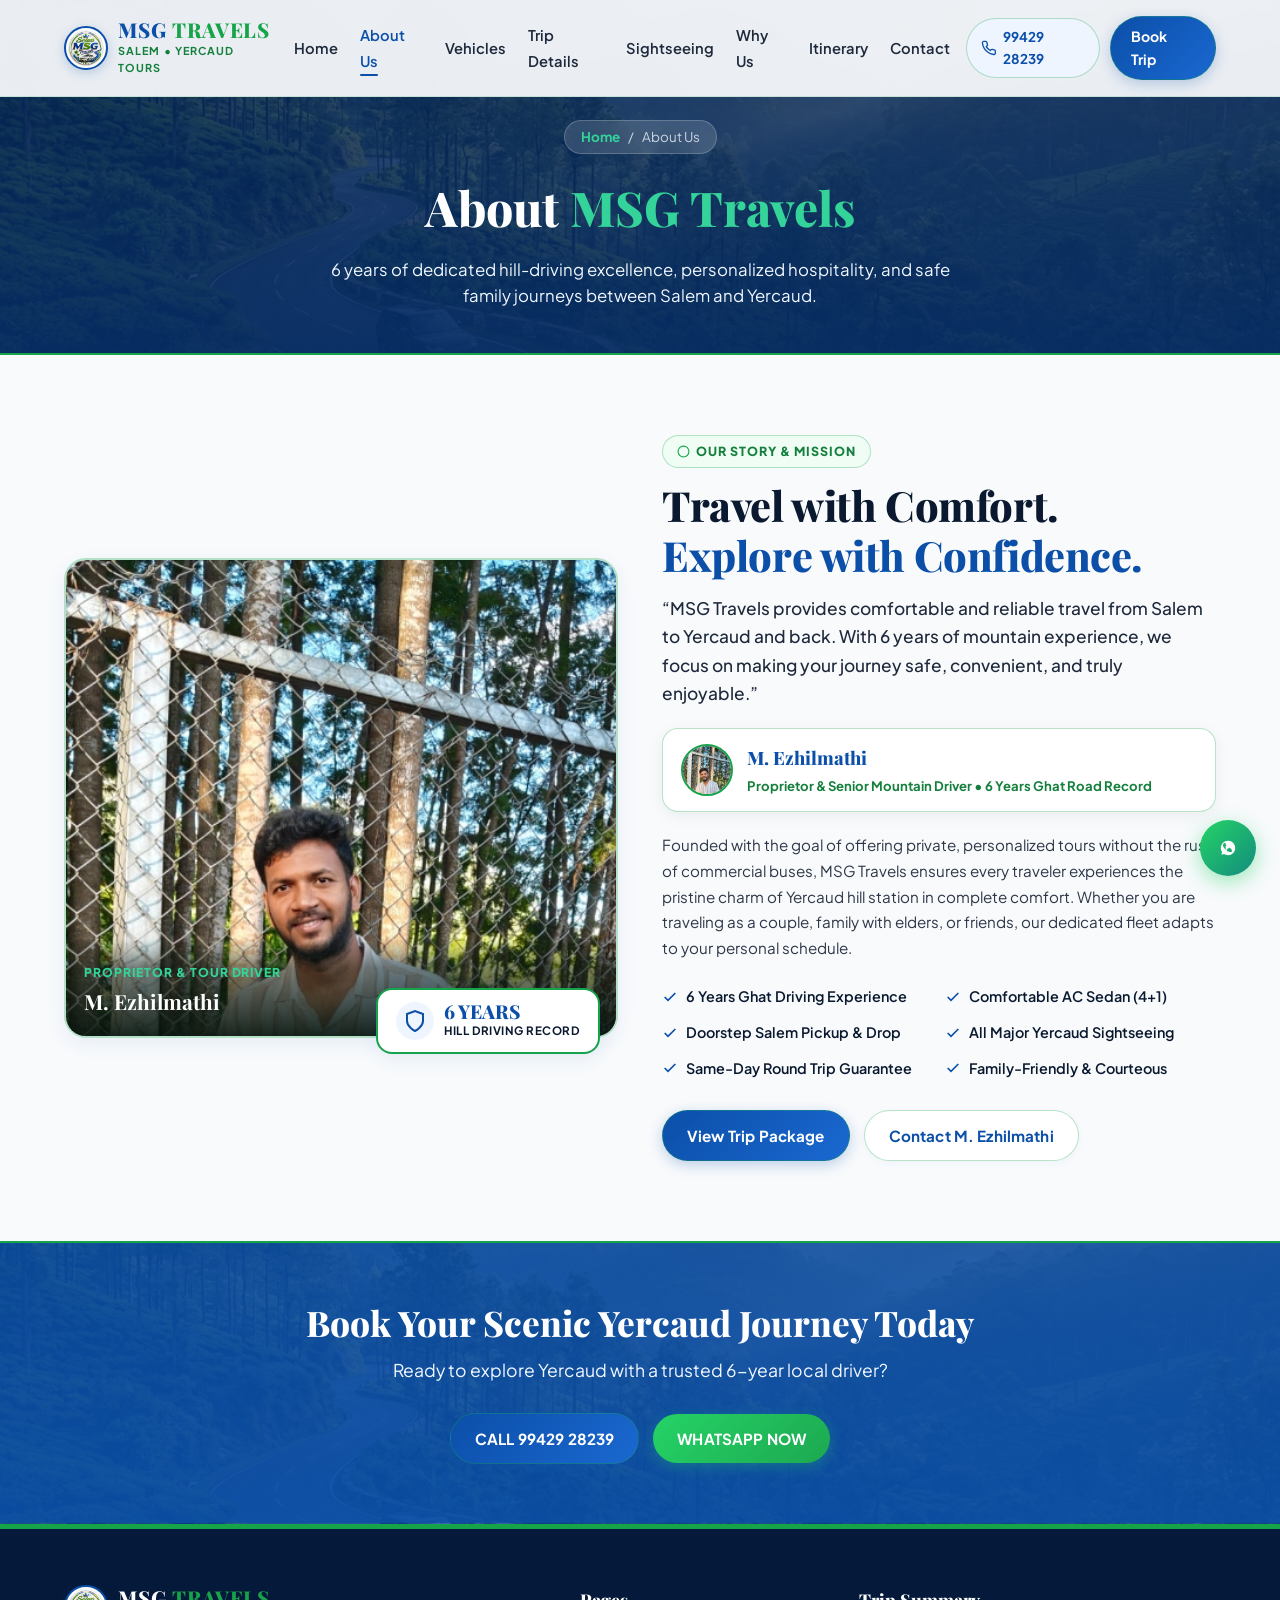
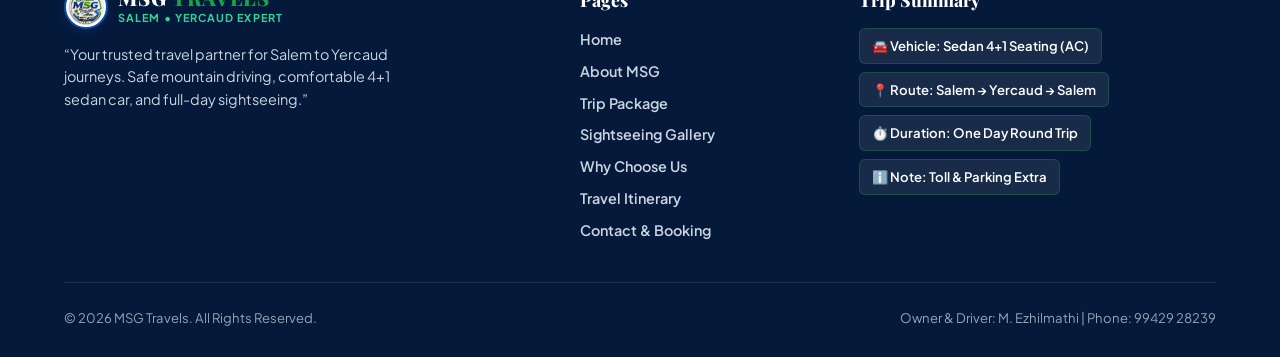
==== commit 69d08bc3: "Update site theme to royal blue and vibrant green matching brand logo with premium animations" ====
--- a/about.html
+++ b/about.html
@@ -58,9 +58,7 @@
   <header class="site-header" id="siteHeader">
     <div class="container header-inner">
       <a href="index.html" class="brand-logo" aria-label="MSG Travels Home">
-        <div class="brand-badge">
-          <svg viewBox="0 0 24 24" fill="none" stroke="currentColor" stroke-width="2"><path d="m8 3 4 8 5-5 5 15H2L8 3z"/></svg>
-        </div>
+        <div class="brand-badge"><img src="images/logo.png" alt="Salem MSG Travels" class="brand-logo-img"></div>
         <div class="brand-text-wrap">
           <span class="brand-title">MSG <span>TRAVELS</span></span>
           <span class="brand-subtitle">Salem • Yercaud Tours</span>
@@ -241,7 +239,7 @@
       <div class="footer-top">
         <div class="footer-brand">
           <div class="brand-logo">
-            <div class="brand-badge"><svg viewBox="0 0 24 24" fill="none" stroke="currentColor" stroke-width="2"><path d="m8 3 4 8 5-5 5 15H2L8 3z"/></svg></div>
+            <div class="brand-badge"><img src="images/logo.png" alt="Salem MSG Travels" class="brand-logo-img"></div>
             <div class="brand-text-wrap"><span class="brand-title">MSG <span>TRAVELS</span></span><span class="brand-subtitle">Salem • Yercaud Expert</span></div>
           </div>
           <p>“Your trusted travel partner for Salem to Yercaud journeys. Safe mountain driving, comfortable 4+1 sedan car, and full-day sightseeing.”</p>
--- a/styles.css
+++ b/styles.css
@@ -5,30 +5,30 @@
 
 :root {
   /* Core Bright Palette */
-  --color-bg-body: #faf8f4;
+  --color-bg-body: #f8fafc;
   --color-bg-surface: #ffffff;
-  --color-bg-surface-alt: #f5efe4;
-  --color-bg-subtle: #f0ebe0;
+  --color-bg-surface-alt: #f1f5f9;
+  --color-bg-subtle: #e2e8f0;
 
   /* Primary: Deep Forest Emerald Green */
-  --color-primary: #0e3b27;
-  --color-primary-light: #165338;
-  --color-primary-dark: #072216;
-  --color-primary-subtle: #e9f3ec;
+  --color-primary: #0b4fa8;
+  --color-primary-light: #1a68d1;
+  --color-primary-dark: #072e66;
+  --color-primary-subtle: #eef5ff;
 
   /* Accent: Refined Champagne Gold */
-  --color-gold: #b8860b;
-  --color-gold-light: #d4af37;
-  --color-gold-bright: #e5c158;
-  --color-gold-dark: #8c6608;
-  --color-gold-subtle: #fcf6e6;
-  --color-gold-border: rgba(184, 134, 11, 0.22);
+  --color-gold: #16a34a;
+  --color-gold-light: #22c55e;
+  --color-gold-bright: #34d399;
+  --color-gold-dark: #15803d;
+  --color-gold-subtle: #f0fdf4;
+  --color-gold-border: rgba(22, 163, 74, 0.22);
 
   /* High Contrast Readable Typography */
-  --color-text-main: #0f1813;
-  --color-text-body: #283a30;
-  --color-text-muted: #53675b;
-  --color-text-dim: #7a9084;
+  --color-text-main: #0a192f;
+  --color-text-body: #1e293b;
+  --color-text-muted: #475569;
+  --color-text-dim: #64748b;
   --color-text-white: #ffffff;
 
   /* WhatsApp Green */
@@ -36,9 +36,9 @@
   --color-accent-green-hover: #1ebd5a;
 
   /* Borders & Dividers */
-  --border-subtle: rgba(14, 59, 39, 0.08);
-  --border-gold: rgba(184, 134, 11, 0.3);
-  --border-gold-solid: #b8860b;
+  --border-subtle: rgba(11, 79, 168, 0.08);
+  --border-gold: rgba(22, 163, 74, 0.3);
+  --border-gold-solid: #16a34a;
 
   /* Typography */
   --font-serif: 'Playfair Display', Georgia, serif;
@@ -46,10 +46,10 @@
   --font-mono: 'Space Grotesk', monospace;
 
   /* Elevation Shadows */
-  --shadow-sm: 0 2px 8px rgba(14, 59, 39, 0.04);
-  --shadow-md: 0 6px 20px rgba(14, 59, 39, 0.07);
-  --shadow-lg: 0 14px 36px rgba(14, 59, 39, 0.1);
-  --shadow-gold: 0 8px 24px rgba(184, 134, 11, 0.14);
+  --shadow-sm: 0 2px 8px rgba(11, 79, 168, 0.04);
+  --shadow-md: 0 6px 20px rgba(11, 79, 168, 0.07);
+  --shadow-lg: 0 14px 36px rgba(11, 79, 168, 0.1);
+  --shadow-gold: 0 8px 24px rgba(22, 163, 74, 0.14);
 
   /* Transitions */
   --transition-fast: 0.18s cubic-bezier(0.4, 0, 0.2, 1);
@@ -163,18 +163,18 @@
   z-index: 1000;
   transition: background-color var(--transition-normal), box-shadow var(--transition-normal), padding var(--transition-normal);
   padding: 16px 0;
-  background-color: rgba(250, 248, 244, 0.94);
+  background-color: rgba(248, 250, 252, 0.94);
   backdrop-filter: blur(16px);
   -webkit-backdrop-filter: blur(16px);
-  border-bottom: 1px solid rgba(184, 134, 11, 0.16);
-  box-shadow: 0 2px 14px rgba(14, 59, 39, 0.03);
+  border-bottom: 1px solid rgba(22, 163, 74, 0.16);
+  box-shadow: 0 2px 14px rgba(11, 79, 168, 0.03);
 }
 
 .site-header.scrolled {
   padding: 10px 0;
   background-color: rgba(255, 255, 255, 0.98);
-  box-shadow: 0 4px 20px rgba(14, 59, 39, 0.08);
-  border-bottom: 1px solid rgba(184, 134, 11, 0.25);
+  box-shadow: 0 4px 20px rgba(11, 79, 168, 0.08);
+  border-bottom: 1px solid rgba(22, 163, 74, 0.25);
 }
 
 .header-inner {
@@ -192,22 +192,39 @@
 }
 
 .brand-badge {
-  width: 40px;
-  height: 40px;
-  border-radius: var(--radius-sm);
-  background: linear-gradient(135deg, var(--color-primary), var(--color-primary-dark));
-  border: 1.5px solid var(--color-gold-light);
+  width: 44px;
+  height: 44px;
+  border-radius: 50%;
+  background: #ffffff;
+  border: 2px solid var(--color-primary);
   display: flex;
   align-items: center;
   justify-content: center;
-  box-shadow: 0 3px 10px rgba(14, 59, 39, 0.2);
+  box-shadow: 0 3px 12px rgba(11, 79, 168, 0.22);
   flex-shrink: 0;
+  overflow: hidden;
+  padding: 2px;
+  transition: transform 0.3s cubic-bezier(0.34, 1.56, 0.64, 1), box-shadow 0.3s ease;
+}
+
+.brand-badge:hover {
+  transform: scale(1.08) rotate(4deg);
+  box-shadow: 0 6px 18px rgba(22, 163, 74, 0.35);
+  border-color: var(--color-gold);
+}
+
+.brand-badge img, .brand-logo-img {
+  width: 100%;
+  height: 100%;
+  object-fit: contain;
+  border-radius: 50%;
+  display: block;
 }
 
 .brand-badge svg {
   width: 22px;
   height: 22px;
-  color: var(--color-gold-bright);
+  color: var(--color-primary);
 }
 
 .brand-text-wrap {
@@ -341,7 +358,7 @@
 .drawer-backdrop {
   position: fixed;
   inset: 0;
-  background: rgba(14, 59, 39, 0.6);
+  background: rgba(11, 79, 168, 0.6);
   backdrop-filter: blur(4px);
   z-index: 1000;
   opacity: 0;
@@ -425,14 +442,14 @@
 .btn-primary {
   background: linear-gradient(135deg, var(--color-primary), var(--color-primary-light));
   color: #ffffff;
-  box-shadow: 0 4px 14px rgba(14, 59, 39, 0.25);
-  border: 1px solid rgba(184, 134, 11, 0.35);
+  box-shadow: 0 4px 14px rgba(11, 79, 168, 0.25);
+  border: 1px solid rgba(22, 163, 74, 0.35);
 }
 
 .btn-primary:hover {
   background: linear-gradient(135deg, var(--color-primary-light), var(--color-primary));
   transform: translateY(-2px);
-  box-shadow: 0 6px 20px rgba(14, 59, 39, 0.35);
+  box-shadow: 0 6px 20px rgba(11, 79, 168, 0.35);
   color: #ffffff;
 }
 
@@ -538,7 +555,7 @@
 /* Glass / Surface Cards */
 .glass-card {
   background: #ffffff;
-  border: 1.5px solid rgba(184, 134, 11, 0.2);
+  border: 1.5px solid rgba(22, 163, 74, 0.2);
   border-radius: var(--radius-lg);
   box-shadow: var(--shadow-md);
   transition: all var(--transition-normal);
@@ -560,8 +577,8 @@
   align-items: center;
   justify-content: center;
   padding: 120px 0 50px;
-  background-color: #0c2016;
-  background-image: linear-gradient(180deg, rgba(6, 20, 13, 0.78) 0%, rgba(6, 20, 13, 0.88) 60%, rgba(6, 20, 13, 0.98) 100%), url('images/hero.jpg');
+  background-color: #062350;
+  background-image: linear-gradient(180deg, rgba(7, 46, 102, 0.78) 0%, rgba(7, 46, 102, 0.88) 60%, rgba(7, 46, 102, 0.98) 100%), url('images/hero.jpg');
   background-size: cover;
   background-position: center center;
   overflow: hidden;
@@ -570,7 +587,7 @@
 .hero-overlay-radial {
   position: absolute;
   inset: 0;
-  background: radial-gradient(circle at 50% 30%, rgba(212, 175, 55, 0.15) 0%, transparent 65%);
+  background: radial-gradient(circle at 50% 30%, rgba(34, 197, 94, 0.15) 0%, transparent 65%);
   pointer-events: none;
 }
 
@@ -620,7 +637,7 @@
 
 .hero-subtitle {
   font-size: clamp(0.98rem, 2vw, 1.18rem);
-  color: #f5f9f6;
+  color: #f0fdf4;
   max-width: 680px;
   margin-inline: auto;
   margin-bottom: 28px;
@@ -733,8 +750,8 @@
 .subpage-hero {
   position: relative;
   padding: 120px 0 44px;
-  background-color: #0d281a;
-  background-image: linear-gradient(180deg, rgba(13, 40, 26, 0.72) 0%, rgba(13, 40, 26, 0.95) 100%), url('images/hero.jpg');
+  background-color: #062350;
+  background-image: linear-gradient(180deg, rgba(7, 46, 102, 0.72) 0%, rgba(7, 46, 102, 0.95) 100%), url('images/hero.jpg');
   background-size: cover;
   background-position: center;
   text-align: center;
@@ -746,7 +763,7 @@
   align-items: center;
   gap: 8px;
   font-size: 0.84rem;
-  color: #e5ede8;
+  color: #eef5ff;
   margin-bottom: 14px;
   padding: 5px 16px;
   background: rgba(255, 255, 255, 0.14);
@@ -765,7 +782,7 @@
 }
 
 .breadcrumbs span {
-  color: #c5d4cc;
+  color: #cbd5e1;
 }
 
 .subpage-title {
@@ -782,7 +799,7 @@
 
 .subpage-desc {
   font-size: 1.05rem;
-  color: #f0f7f3;
+  color: #f0f7ff;
   max-width: 660px;
   margin: 0 auto;
   line-height: 1.55;
@@ -1090,7 +1107,7 @@
 
 .package-spec-card {
   background: var(--color-bg-body);
-  border: 1.5px solid rgba(184, 134, 11, 0.18);
+  border: 1.5px solid rgba(22, 163, 74, 0.18);
   border-radius: var(--radius-sm);
   padding: 16px 14px;
   display: flex;
@@ -1241,7 +1258,7 @@
   background: #ffffff;
   border-radius: var(--radius-md);
   overflow: hidden;
-  border: 1.5px solid rgba(184, 134, 11, 0.18);
+  border: 1.5px solid rgba(22, 163, 74, 0.18);
   box-shadow: var(--shadow-sm);
   transition: all var(--transition-normal);
   display: flex;
@@ -1344,7 +1361,7 @@
 
 .why-card {
   background: #ffffff;
-  border: 1.5px solid rgba(184, 134, 11, 0.2);
+  border: 1.5px solid rgba(22, 163, 74, 0.2);
   border-radius: var(--radius-md);
   padding: 28px 22px;
   position: relative;
@@ -1506,7 +1523,7 @@
   gap: 14px;
   padding: 14px 16px;
   background: var(--color-bg-body);
-  border: 1.5px solid rgba(184, 134, 11, 0.18);
+  border: 1.5px solid rgba(22, 163, 74, 0.18);
   border-radius: var(--radius-sm);
   transition: all var(--transition-fast);
 }
@@ -1607,7 +1624,7 @@
   width: 100%;
   padding: 12px 16px;
   background: var(--color-bg-body);
-  border: 1.5px solid rgba(14, 59, 39, 0.16);
+  border: 1.5px solid rgba(11, 79, 168, 0.16);
   border-radius: var(--radius-xs);
   color: var(--color-text-main);
   font-size: 16px; /* Prevents auto-zoom on iOS */
@@ -1619,7 +1636,7 @@
   outline: none;
   border-color: var(--color-primary);
   background: #ffffff;
-  box-shadow: 0 0 0 3px rgba(14, 59, 39, 0.1);
+  box-shadow: 0 0 0 3px rgba(11, 79, 168, 0.1);
 }
 
 textarea.form-control {
@@ -1638,7 +1655,7 @@
 .cta-banner-section {
   padding: 60px 0;
   position: relative;
-  background-image: linear-gradient(180deg, rgba(14, 59, 39, 0.88) 0%, rgba(14, 59, 39, 0.95) 100%), url('images/hero.jpg');
+  background-image: linear-gradient(180deg, rgba(11, 79, 168, 0.88) 0%, rgba(11, 79, 168, 0.95) 100%), url('images/hero.jpg');
   background-size: cover;
   background-position: center center;
   text-align: center;
@@ -1662,7 +1679,7 @@
 
 .cta-banner-desc {
   font-size: 1.1rem;
-  color: #f0f7f3;
+  color: #f0f7ff;
   margin-bottom: 28px;
 }
 
@@ -1750,10 +1767,10 @@
    FOOTER
    ========================================================================== */
 .site-footer {
-  background: #081a11;
+  background: #05193a;
   border-top: 3px solid var(--color-gold);
   padding: 56px 0 28px;
-  color: #c0d1c7;
+  color: #cbd5e1;
   font-size: 0.9rem;
 }
 
@@ -1776,7 +1793,7 @@
 .footer-brand p {
   margin-top: 14px;
   font-size: 0.9rem;
-  color: #b0c4b8;
+  color: #cbd5e1;
   max-width: 340px;
   line-height: 1.55;
 }
@@ -1797,7 +1814,7 @@
 }
 
 .footer-links-list a {
-  color: #c0d1c7;
+  color: #cbd5e1;
   font-weight: 600;
 }
 
@@ -1834,7 +1851,7 @@
   flex-wrap: wrap;
   gap: 12px;
   font-size: 0.82rem;
-  color: #8da497;
+  color: #94a3b8;
 }
 
 /* ==========================================================================
@@ -2475,10 +2492,10 @@
 .stat-card {
   padding: 16px 14px;
   background: #ffffff;
-  border: 1.5px solid rgba(184, 134, 11, 0.25);
+  border: 1.5px solid rgba(22, 163, 74, 0.25);
   border-radius: var(--radius-md);
   text-align: center;
-  box-shadow: 0 4px 18px rgba(14, 59, 39, 0.06);
+  box-shadow: 0 4px 18px rgba(11, 79, 168, 0.06);
   display: flex;
   flex-direction: column;
   align-items: center;
@@ -2490,14 +2507,14 @@
 .stat-card:hover {
   transform: translateY(-3px);
   border-color: var(--color-primary);
-  box-shadow: 0 8px 24px rgba(14, 59, 39, 0.12);
+  box-shadow: 0 8px 24px rgba(11, 79, 168, 0.12);
 }
 
 .stat-icon-mini {
   width: 34px;
   height: 34px;
   border-radius: 50%;
-  background: rgba(184, 134, 11, 0.1);
+  background: rgba(22, 163, 74, 0.1);
   display: flex;
   align-items: center;
   justify-content: center;
@@ -2652,19 +2669,44 @@
   display: inline-flex;
   align-items: center;
   justify-content: center;
-  width: 52px;
-  height: 52px;
+  width: 92px;
+  height: 92px;
   border-radius: 50%;
-  background: linear-gradient(135deg, var(--color-primary), var(--color-primary-dark));
-  border: 2px solid var(--color-gold-bright);
-  box-shadow: 0 4px 18px rgba(0, 0, 0, 0.35);
-  margin-bottom: 14px;
+  background: #ffffff;
+  border: 3px solid var(--color-primary);
+  box-shadow: 0 10px 30px rgba(0, 0, 0, 0.4), 0 0 0 4px rgba(22, 163, 74, 0.4);
+  margin-bottom: 16px;
+  padding: 3px;
+  overflow: hidden;
+  animation: floatSlow 4s ease-in-out infinite, pulseGlowRing 3.5s ease-in-out infinite;
+}
+
+.hero-brand-crest img, .hero-crest-img {
+  width: 100%;
+  height: 100%;
+  object-fit: contain;
+  border-radius: 50%;
+  display: block;
 }
 
 .hero-brand-crest svg {
-  width: 28px;
-  height: 28px;
-  color: var(--color-gold-bright);
+  width: 32px;
+  height: 32px;
+  color: var(--color-primary);
+}
+
+@keyframes floatSlow {
+  0%, 100% { transform: translateY(0px); }
+  50% { transform: translateY(-7px); }
+}
+
+@keyframes pulseGlowRing {
+  0%, 100% {
+    box-shadow: 0 10px 30px rgba(0, 0, 0, 0.4), 0 0 0 4px rgba(22, 163, 74, 0.35);
+  }
+  50% {
+    box-shadow: 0 14px 36px rgba(11, 79, 168, 0.5), 0 0 0 9px rgba(34, 197, 94, 0.6);
+  }
 }
 
 .hero-brand-title {
@@ -2690,7 +2732,7 @@
   justify-content: center;
   gap: 8px;
   padding: 6px 18px;
-  background: rgba(14, 59, 39, 0.88);
+  background: rgba(11, 79, 168, 0.88);
   border: 1.5px solid var(--color-gold);
   border-radius: var(--radius-full);
   color: #ffffff;
@@ -2717,7 +2759,7 @@
 
 .hero-desc-clean {
   font-size: clamp(0.92rem, 1.8vw, 1.1rem);
-  color: #f0f7f3;
+  color: #f0f7ff;
   max-width: 640px;
   margin: 0 auto 24px;
   line-height: 1.55;
@@ -2728,3 +2770,653 @@
   color: var(--color-gold-bright);
   font-weight: 700;
 }
+
+/* ==========================================================================
+   INTERACTIVE VEHICLE FLEET VIEWER & LIGHTBOX STYLES
+   ========================================================================== */
+
+.vehicle-selector-grid {
+  display: grid;
+  grid-template-columns: repeat(auto-fit, minmax(280px, 1fr));
+  gap: 20px;
+  margin-bottom: 28px;
+}
+
+.vehicle-select-card {
+  background: #ffffff;
+  border: 2px solid rgba(11, 79, 168, 0.12);
+  border-radius: var(--radius-lg);
+  padding: 12px;
+  display: flex;
+  flex-direction: column;
+  text-align: left;
+  cursor: pointer;
+  transition: all 0.28s cubic-bezier(0.4, 0, 0.2, 1);
+  box-shadow: 0 4px 16px rgba(11, 79, 168, 0.05);
+  position: relative;
+  outline: none;
+  width: 100%;
+}
+
+.vehicle-select-card:hover {
+  transform: translateY(-3px);
+  border-color: var(--color-gold);
+  box-shadow: 0 10px 24px rgba(22, 163, 74, 0.16);
+}
+
+.vehicle-select-card.active {
+  border-color: var(--color-gold-solid);
+  background: linear-gradient(180deg, #ffffff 0%, #f0fdf4 100%);
+  box-shadow: 0 10px 30px rgba(22, 163, 74, 0.22), 0 0 0 2px var(--color-gold);
+}
+
+.vehicle-select-img-wrap {
+  position: relative;
+  height: 180px;
+  border-radius: var(--radius-md);
+  overflow: hidden;
+  background: #eef5ff;
+  margin-bottom: 12px;
+}
+
+.vehicle-select-img-wrap img {
+  width: 100%;
+  height: 100%;
+  object-fit: cover;
+  transition: transform 0.4s ease;
+}
+
+.vehicle-select-card:hover .vehicle-select-img-wrap img {
+  transform: scale(1.05);
+}
+
+.vehicle-click-hint {
+  position: absolute;
+  top: 10px;
+  right: 10px;
+  background: rgba(11, 79, 168, 0.88);
+  color: #ffffff;
+  font-size: 0.72rem;
+  font-weight: 700;
+  padding: 4px 10px;
+  border-radius: var(--radius-full);
+  display: inline-flex;
+  align-items: center;
+  gap: 5px;
+  backdrop-filter: blur(4px);
+  border: 1px solid rgba(255, 255, 255, 0.3);
+  transition: background 0.2s ease;
+}
+
+.vehicle-select-card:hover .vehicle-click-hint {
+  background: var(--color-gold-dark);
+  color: #ffffff;
+}
+
+.vehicle-badge-tag {
+  position: absolute;
+  bottom: 10px;
+  left: 10px;
+  background: rgba(11, 79, 168, 0.94);
+  color: var(--color-gold-bright);
+  font-size: 0.7rem;
+  font-weight: 800;
+  padding: 3px 9px;
+  border-radius: var(--radius-xs);
+  border: 1px solid var(--color-gold);
+  letter-spacing: 0.04em;
+}
+
+.vehicle-select-info {
+  padding: 4px 6px;
+  display: flex;
+  flex-direction: column;
+  gap: 4px;
+}
+
+.vehicle-select-title-row {
+  display: flex;
+  align-items: baseline;
+  justify-content: space-between;
+  gap: 8px;
+}
+
+.vehicle-select-title-row h4 {
+  font-family: var(--font-serif);
+  font-size: 1.15rem;
+  color: var(--color-primary);
+  font-weight: 800;
+  margin: 0;
+}
+
+.vehicle-select-seat {
+  font-size: 0.74rem;
+  font-weight: 700;
+  color: var(--color-gold-dark);
+  background: var(--color-gold-subtle);
+  padding: 2px 8px;
+  border-radius: var(--radius-full);
+  border: 1px solid var(--border-gold);
+  white-space: nowrap;
+}
+
+.vehicle-select-reg {
+  font-size: 0.76rem;
+  font-weight: 700;
+  color: var(--color-text-muted);
+}
+
+.vehicle-active-indicator {
+  display: none;
+  align-items: center;
+  gap: 6px;
+  font-size: 0.75rem;
+  font-weight: 800;
+  color: var(--color-primary);
+  margin-top: 4px;
+  padding-top: 6px;
+  border-top: 1px dashed rgba(22, 163, 74, 0.35);
+}
+
+.vehicle-select-card.active .vehicle-active-indicator {
+  display: flex;
+}
+
+.indicator-dot {
+  width: 8px;
+  height: 8px;
+  border-radius: 50%;
+  background: #25d366;
+  box-shadow: 0 0 0 3px rgba(37, 211, 102, 0.25);
+  animation: pulseDot 1.8s infinite;
+}
+
+@keyframes pulseDot {
+  0% { transform: scale(0.9); box-shadow: 0 0 0 0 rgba(37, 211, 102, 0.5); }
+  70% { transform: scale(1.1); box-shadow: 0 0 0 6px rgba(37, 211, 102, 0); }
+  100% { transform: scale(0.9); box-shadow: 0 0 0 0 rgba(37, 211, 102, 0); }
+}
+
+/* Vehicle Spotlight Card */
+.vehicle-details-container {
+  margin-bottom: 48px;
+}
+
+.vehicle-detail-panel {
+  display: none;
+  animation: vehicleFadeIn 0.35s ease forwards;
+}
+
+.vehicle-detail-panel.active {
+  display: block;
+}
+
+@keyframes vehicleFadeIn {
+  from {
+    opacity: 0;
+    transform: translateY(12px);
+  }
+  to {
+    opacity: 1;
+    transform: translateY(0);
+  }
+}
+
+.vehicle-spotlight-card {
+  padding: 0;
+  overflow: hidden;
+  display: grid;
+  grid-template-columns: 1.15fr 1fr;
+  background: #ffffff;
+  border: 2px solid var(--color-gold);
+  box-shadow: 0 16px 40px rgba(11, 79, 168, 0.12);
+  border-radius: var(--radius-xl);
+}
+
+@media (max-width: 900px) {
+  .vehicle-spotlight-card {
+    grid-template-columns: 1fr;
+  }
+}
+
+.vehicle-spotlight-media {
+  position: relative;
+  min-height: 320px;
+  background: #eef5ff;
+}
+
+.vehicle-main-img-box {
+  width: 100%;
+  height: 100%;
+  position: relative;
+  cursor: pointer;
+  overflow: hidden;
+}
+
+.vehicle-main-img-box img {
+  width: 100%;
+  height: 100%;
+  min-height: 320px;
+  object-fit: cover;
+  transition: transform 0.4s ease;
+}
+
+.vehicle-main-img-box:hover img {
+  transform: scale(1.04);
+}
+
+.img-overlay-btn {
+  position: absolute;
+  top: 50%;
+  left: 50%;
+  transform: translate(-50%, -50%);
+  background: rgba(11, 79, 168, 0.88);
+  color: #ffffff;
+  padding: 10px 18px;
+  border-radius: var(--radius-full);
+  font-size: 0.84rem;
+  font-weight: 700;
+  display: inline-flex;
+  align-items: center;
+  gap: 8px;
+  border: 1.5px solid var(--color-gold);
+  opacity: 0;
+  transition: opacity 0.25s ease, transform 0.25s ease;
+  pointer-events: none;
+  box-shadow: 0 8px 24px rgba(0,0,0,0.3);
+}
+
+.vehicle-main-img-box:hover .img-overlay-btn {
+  opacity: 1;
+}
+
+.vehicle-type-pill {
+  position: absolute;
+  top: 14px;
+  left: 14px;
+  background: rgba(11, 79, 168, 0.94);
+  color: #ffffff;
+  padding: 5px 12px;
+  border-radius: var(--radius-full);
+  font-size: 0.76rem;
+  font-weight: 800;
+  border: 1px solid #16a34a;
+  letter-spacing: 0.04em;
+  z-index: 2;
+}
+
+.vehicle-reg-pill {
+  position: absolute;
+  bottom: 14px;
+  right: 14px;
+  background: rgba(255, 255, 255, 0.96);
+  color: #0b4fa8;
+  padding: 4px 12px;
+  border-radius: 6px;
+  font-size: 0.78rem;
+  font-weight: 800;
+  border: 1.5px solid #16a34a;
+  z-index: 2;
+  box-shadow: 0 4px 12px rgba(0,0,0,0.12);
+}
+
+.vehicle-spotlight-content {
+  padding: 32px 28px;
+  display: flex;
+  flex-direction: column;
+  justify-content: space-between;
+}
+
+@media (max-width: 600px) {
+  .vehicle-spotlight-content {
+    padding: 22px 18px;
+  }
+}
+
+.vehicle-title-bar {
+  display: flex;
+  align-items: flex-start;
+  justify-content: space-between;
+  gap: 12px;
+  margin-bottom: 12px;
+  flex-wrap: wrap;
+}
+
+.vehicle-name {
+  font-family: var(--font-serif);
+  font-size: 1.65rem;
+  font-weight: 800;
+  color: var(--color-primary);
+  line-height: 1.2;
+}
+
+.vehicle-subtext {
+  font-size: 0.78rem;
+  font-weight: 700;
+  color: var(--color-gold-dark);
+  margin-top: 3px;
+}
+
+.vehicle-cap-badge {
+  font-size: 0.84rem;
+  font-weight: 800;
+  color: var(--color-gold-dark);
+  background: var(--color-gold-subtle);
+  padding: 4px 12px;
+  border-radius: var(--radius-full);
+  border: 1px solid var(--border-gold);
+}
+
+.vehicle-desc {
+  font-size: 0.92rem;
+  color: var(--color-text-body);
+  line-height: 1.6;
+  margin-bottom: 20px;
+}
+
+.vehicle-specs-grid {
+  display: grid;
+  grid-template-columns: 1fr 1fr;
+  gap: 10px;
+  background: var(--color-bg-body);
+  padding: 16px;
+  border-radius: var(--radius-md);
+  border: 1px solid var(--border-subtle);
+  margin-bottom: 24px;
+}
+
+@media (max-width: 500px) {
+  .vehicle-specs-grid {
+    grid-template-columns: 1fr;
+  }
+}
+
+.spec-item {
+  font-size: 0.84rem;
+  color: var(--color-text-main);
+  display: flex;
+  align-items: center;
+  gap: 8px;
+}
+
+.spec-check {
+  color: #1a7a44;
+  font-weight: 900;
+  font-size: 0.95rem;
+}
+
+.vehicle-action-row {
+  display: flex;
+  gap: 12px;
+  flex-wrap: wrap;
+}
+
+.btn-action-large {
+  flex: 1 1 220px;
+  padding: 13px 20px;
+  font-size: 0.92rem;
+  justify-content: center;
+}
+
+.btn-action-call {
+  padding: 13px 18px;
+  font-size: 0.88rem;
+  justify-content: center;
+}
+
+/* Vehicle Lightbox Modal */
+.vehicle-lightbox-modal {
+  position: fixed;
+  inset: 0;
+  z-index: 100000;
+  display: flex;
+  align-items: center;
+  justify-content: center;
+  padding: 20px;
+  opacity: 0;
+  visibility: hidden;
+  transition: opacity 0.28s ease, visibility 0.28s ease;
+}
+
+.vehicle-lightbox-modal.open {
+  opacity: 1;
+  visibility: visible;
+}
+
+.lightbox-overlay {
+  position: absolute;
+  inset: 0;
+  background: rgba(7, 46, 102, 0.88);
+  backdrop-filter: blur(8px);
+}
+
+.lightbox-content {
+  position: relative;
+  z-index: 2;
+  max-width: 900px;
+  width: 100%;
+  background: #0b4fa8;
+  border: 2px solid var(--color-gold);
+  border-radius: var(--radius-lg);
+  overflow: hidden;
+  box-shadow: 0 20px 60px rgba(0,0,0,0.5);
+  transform: scale(0.95);
+  transition: transform 0.28s cubic-bezier(0.16, 1, 0.3, 1);
+}
+
+.vehicle-lightbox-modal.open .lightbox-content {
+  transform: scale(1);
+}
+
+.lightbox-close-btn {
+  position: absolute;
+  top: 12px;
+  right: 12px;
+  width: 40px;
+  height: 40px;
+  border-radius: 50%;
+  background: rgba(0, 0, 0, 0.6);
+  color: #ffffff;
+  display: flex;
+  align-items: center;
+  justify-content: center;
+  cursor: pointer;
+  z-index: 10;
+  border: 1px solid rgba(255, 255, 255, 0.3);
+  transition: background 0.2s ease;
+}
+
+.lightbox-close-btn:hover {
+  background: var(--color-gold-dark);
+}
+
+.lightbox-img-wrap {
+  width: 100%;
+  max-height: 70vh;
+  overflow: hidden;
+  background: #072e66;
+  display: flex;
+  align-items: center;
+  justify-content: center;
+}
+
+.lightbox-img-wrap img {
+  width: 100%;
+  height: auto;
+  max-height: 70vh;
+  object-fit: contain;
+}
+
+.lightbox-caption {
+  padding: 14px 20px;
+  background: #072e66;
+  color: #ffffff;
+  font-size: 0.9rem;
+  font-weight: 700;
+  border-top: 1px solid rgba(22, 163, 74, 0.3);
+  text-align: center;
+}
+
+/* ==========================================================================
+   HOMEPAGE SEATING CAPACITY CATEGORY CARDS
+   ========================================================================== */
+
+.capacity-grid-home {
+  display: grid;
+  grid-template-columns: repeat(auto-fit, minmax(270px, 1fr));
+  gap: 20px;
+  margin-bottom: 24px;
+}
+
+@media (max-width: 600px) {
+  .capacity-grid-home {
+    grid-template-columns: 1fr;
+    gap: 16px;
+  }
+}
+
+.capacity-card {
+  background: #ffffff;
+  border: 1.5px solid rgba(22, 163, 74, 0.25);
+  border-radius: var(--radius-lg);
+  padding: 20px;
+  display: flex;
+  flex-direction: column;
+  justify-content: space-between;
+  box-shadow: 0 4px 20px rgba(11, 79, 168, 0.06);
+  transition: transform 0.28s ease, box-shadow 0.28s ease, border-color 0.28s ease;
+  position: relative;
+}
+
+.capacity-card:hover {
+  transform: translateY(-4px);
+  border-color: var(--color-gold);
+  box-shadow: 0 12px 32px rgba(22, 163, 74, 0.16);
+}
+
+.capacity-card-header {
+  display: flex;
+  align-items: center;
+  justify-content: space-between;
+  margin-bottom: 12px;
+}
+
+.capacity-seat-badge {
+  font-size: 0.78rem;
+  font-weight: 800;
+  color: var(--color-gold-dark);
+  background: var(--color-gold-subtle);
+  padding: 4px 10px;
+  border-radius: var(--radius-full);
+  border: 1px solid var(--border-gold);
+}
+
+.capacity-icon {
+  width: 42px;
+  height: 42px;
+  border-radius: 50%;
+  background: var(--color-primary-subtle);
+  color: var(--color-primary);
+  display: flex;
+  align-items: center;
+  justify-content: center;
+  font-size: 1.25rem;
+}
+
+.capacity-title {
+  font-family: var(--font-serif);
+  font-size: 1.3rem;
+  font-weight: 800;
+  color: var(--color-primary);
+  margin-bottom: 4px;
+}
+
+.capacity-subtitle {
+  font-size: 0.8rem;
+  font-weight: 700;
+  color: var(--color-gold-dark);
+  margin-bottom: 10px;
+}
+
+.capacity-desc {
+  font-size: 0.84rem;
+  color: var(--color-text-muted);
+  line-height: 1.5;
+  margin-bottom: 16px;
+  flex-grow: 1;
+}
+
+.capacity-features {
+  display: flex;
+  flex-direction: column;
+  gap: 6px;
+  margin-bottom: 18px;
+  padding-top: 10px;
+  border-top: 1px dashed rgba(22, 163, 74, 0.25);
+}
+
+.capacity-feat-item {
+  font-size: 0.78rem;
+  font-weight: 600;
+  color: var(--color-text-main);
+  display: flex;
+  align-items: center;
+  gap: 6px;
+}
+
+.capacity-feat-item span {
+  color: #1a7a44;
+  font-weight: 900;
+}
+
+.capacity-actions {
+  display: flex;
+  flex-direction: column;
+  gap: 8px;
+  margin-top: auto;
+}
+
+.btn-capacity-specs {
+  display: inline-flex;
+  align-items: center;
+  justify-content: center;
+  gap: 6px;
+  padding: 9px 12px;
+  background: #ffffff;
+  color: var(--color-primary);
+  border: 1.5px solid var(--color-primary);
+  border-radius: var(--radius-sm);
+  font-size: 0.82rem;
+  font-weight: 700;
+  transition: all 0.2s ease;
+  text-align: center;
+}
+
+.btn-capacity-specs:hover {
+  background: var(--color-primary);
+  color: #ffffff;
+}
+
+.btn-capacity-whatsapp {
+  display: inline-flex;
+  align-items: center;
+  justify-content: center;
+  gap: 6px;
+  padding: 9px 12px;
+  background: #25d366;
+  color: #ffffff;
+  border-radius: var(--radius-sm);
+  font-size: 0.82rem;
+  font-weight: 800;
+  transition: all 0.2s ease;
+  box-shadow: 0 4px 12px rgba(37, 211, 102, 0.22);
+  text-align: center;
+}
+
+.btn-capacity-whatsapp:hover {
+  background: #1ebd5a;
+  color: #ffffff;
+  transform: translateY(-1px);
+}
+
+
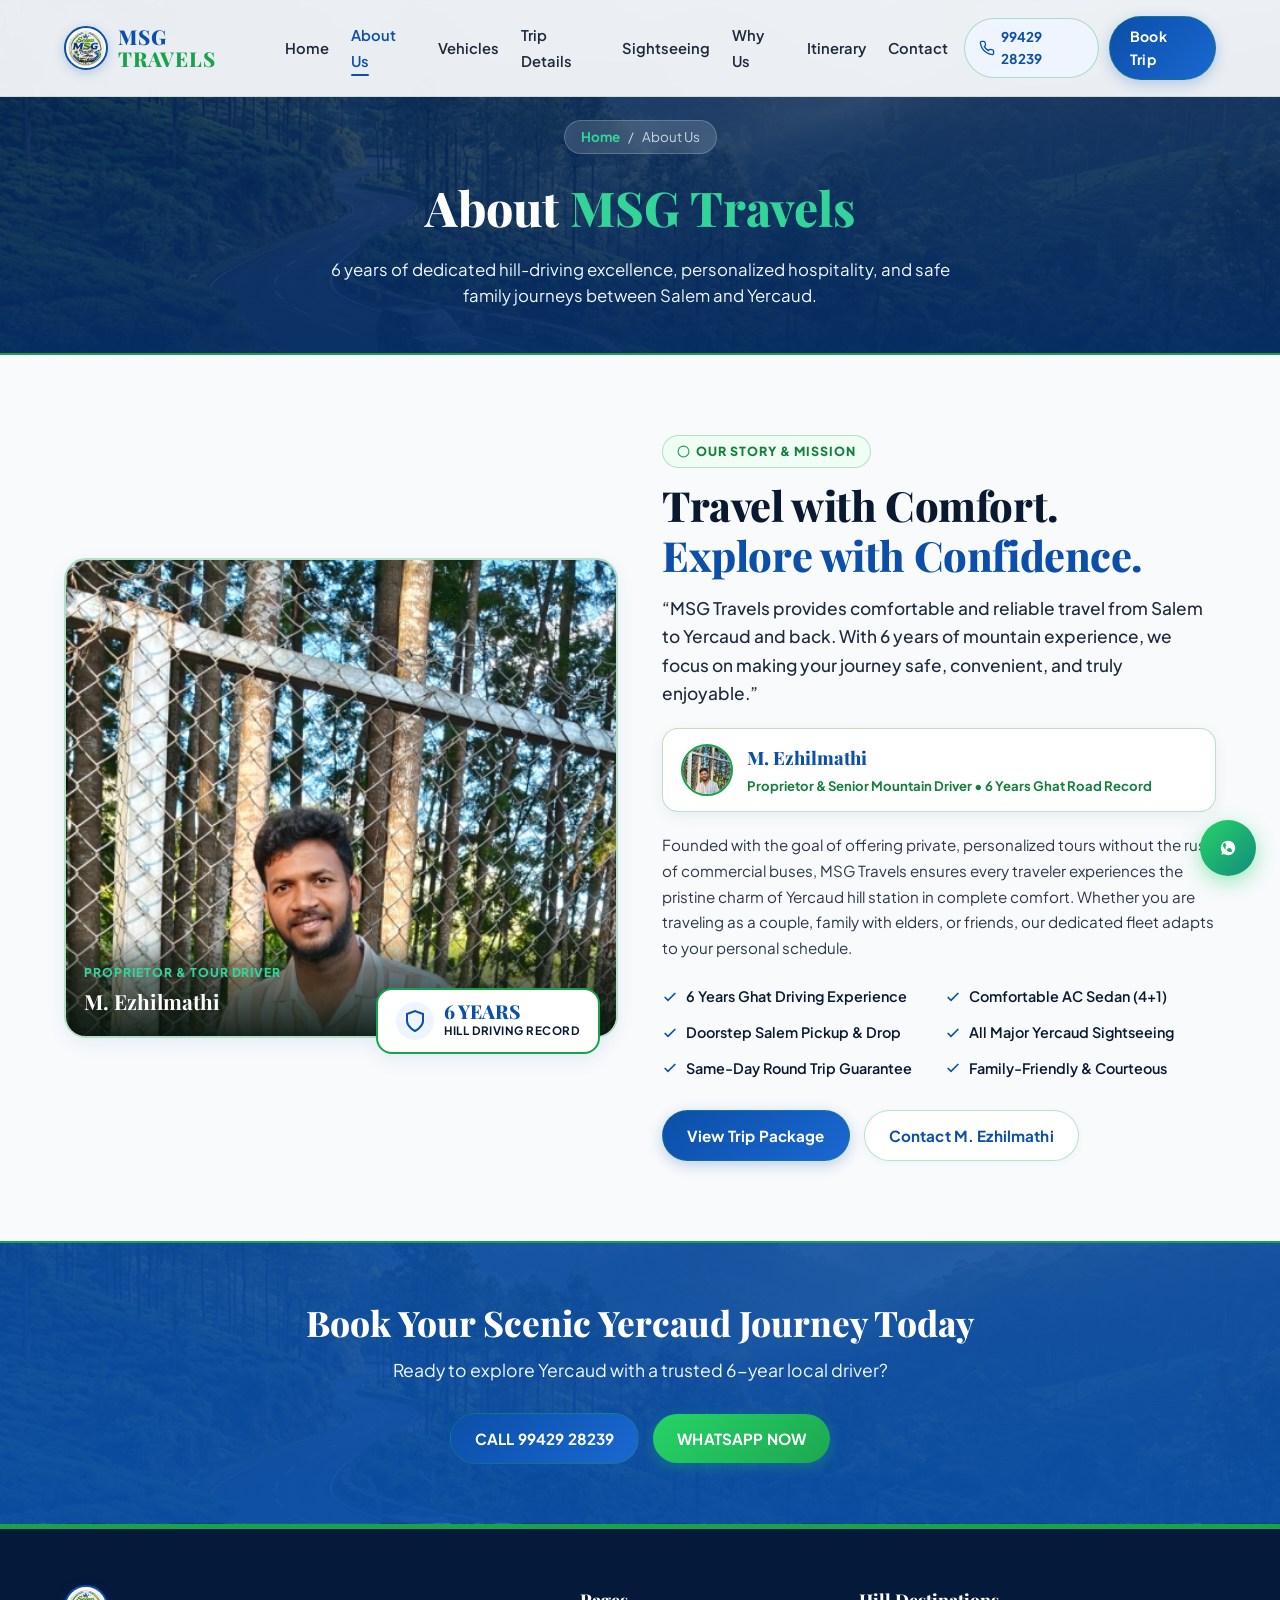
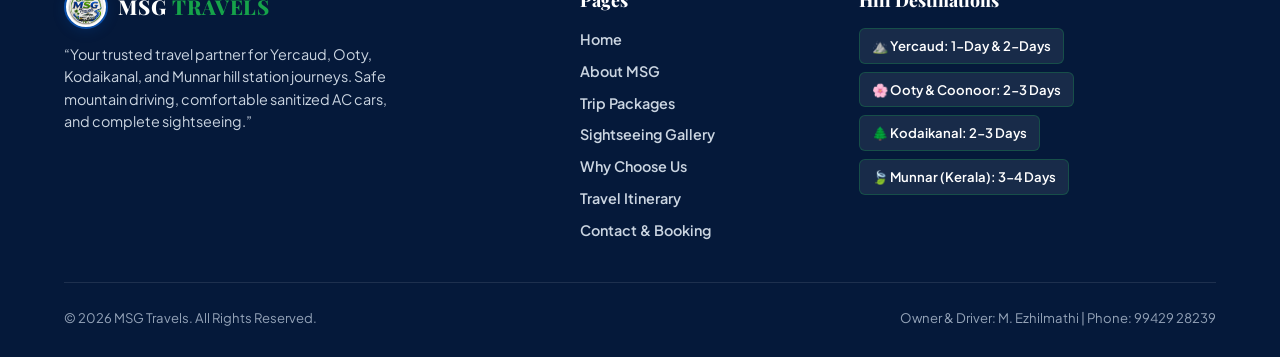
==== commit 6a323f2e: "Update site content, itineraries, sightseeing spots, and clean brand subtitle" ====
--- a/about.html
+++ b/about.html
@@ -61,7 +61,6 @@
         <div class="brand-badge"><img src="images/logo.png" alt="Salem MSG Travels" class="brand-logo-img"></div>
         <div class="brand-text-wrap">
           <span class="brand-title">MSG <span>TRAVELS</span></span>
-          <span class="brand-subtitle">Salem • Yercaud Tours</span>
         </div>
       </a>
 
@@ -97,7 +96,7 @@
   <aside class="mobile-nav-drawer" id="mobileDrawer">
     <div>
       <div class="drawer-header">
-        <div class="brand-text-wrap"><span class="brand-title">MSG <span>TRAVELS</span></span><span class="brand-subtitle">Salem • Yercaud Expert</span></div>
+        <div class="brand-text-wrap"><span class="brand-title">MSG <span>TRAVELS</span></span></div>
         <button class="drawer-close-btn" id="drawerCloseBtn" aria-label="Close Menu"><svg width="28" height="28" viewBox="0 0 24 24" fill="none" stroke="currentColor" stroke-width="2"><line x1="18" y1="6" x2="6" y2="18"></line><line x1="6" y1="6" x2="18" y2="18"></line></svg></button>
       </div>
       <ul class="drawer-links">
@@ -240,16 +239,16 @@
         <div class="footer-brand">
           <div class="brand-logo">
             <div class="brand-badge"><img src="images/logo.png" alt="Salem MSG Travels" class="brand-logo-img"></div>
-            <div class="brand-text-wrap"><span class="brand-title">MSG <span>TRAVELS</span></span><span class="brand-subtitle">Salem • Yercaud Expert</span></div>
-          </div>
-          <p>“Your trusted travel partner for Salem to Yercaud journeys. Safe mountain driving, comfortable 4+1 sedan car, and full-day sightseeing.”</p>
+            <div class="brand-text-wrap"><span class="brand-title">MSG <span>TRAVELS</span></span></div>
+          </div>
+          <p>“Your trusted travel partner for Yercaud, Ooty, Kodaikanal, and Munnar hill station journeys. Safe mountain driving, comfortable sanitized AC cars, and complete sightseeing.”</p>
         </div>
         <div>
           <h4 class="footer-heading">Pages</h4>
           <ul class="footer-links-list">
             <li><a href="index.html">Home</a></li>
             <li><a href="about.html">About MSG</a></li>
-            <li><a href="trip.html">Trip Package</a></li>
+            <li><a href="trip.html">Trip Packages</a></li>
             <li><a href="sightseeing.html">Sightseeing Gallery</a></li>
             <li><a href="why-us.html">Why Choose Us</a></li>
             <li><a href="experience.html">Travel Itinerary</a></li>
@@ -257,12 +256,12 @@
           </ul>
         </div>
         <div>
-          <h4 class="footer-heading">Trip Summary</h4>
+          <h4 class="footer-heading">Hill Destinations</h4>
           <div class="footer-trip-meta">
-            <div class="footer-trip-pill">🚘 Vehicle: Sedan 4+1 Seating (AC)</div>
-            <div class="footer-trip-pill">📍 Route: Salem → Yercaud → Salem</div>
-            <div class="footer-trip-pill">⏱️ Duration: One Day Round Trip</div>
-            <div class="footer-trip-pill">ℹ️ Note: Toll & Parking Extra</div>
+            <div class="footer-trip-pill">⛰️ Yercaud: 1-Day & 2-Days</div>
+            <div class="footer-trip-pill">🌸 Ooty & Coonoor: 2-3 Days</div>
+            <div class="footer-trip-pill">🌲 Kodaikanal: 2-3 Days</div>
+            <div class="footer-trip-pill">🍃 Munnar (Kerala): 3-4 Days</div>
           </div>
         </div>
       </div>
@@ -277,13 +276,6 @@
     <svg viewBox="0 0 24 24" fill="currentColor"><path d="M12.031 6.172c-3.181 0-5.767 2.586-5.768 5.766-.001 1.298.38 2.27 1.019 3.287l-.582 2.128 2.182-.573c.978.58 1.911.928 3.145.929 3.178 0 5.767-2.587 5.768-5.766.001-3.187-2.575-5.771-5.764-5.771zm3.392 8.244c-.144.405-.837.774-1.17.824-.312.045-.694.07-1.117-.066-.271-.086-.622-.224-1.077-.423-1.927-.84-3.18-2.775-3.277-2.903-.097-.129-.787-1.045-.787-1.993 0-.949.497-1.413.673-1.606.177-.193.385-.242.514-.242.13 0 .259.002.372.007.12.006.279-.046.438.336.162.388.555 1.353.604 1.452.05.099.083.216.017.348-.066.132-.099.215-.198.33-.099.116-.208.26-.297.349-.1.1-.205.209-.089.408.117.199.52 8.58 1.117 1.11 1.074.538.163.267.33.376.536.432.206.056.327-.05.474-.216.147-.166.626-.729.794-.979.167-.25.334-.208.56-.125.226.084 1.433.676 1.68.799.248.124.412.185.474.29.062.106.062.613-.082 1.018z"/></svg>
   </a>
 
-  <div class="mobile-bottom-bar">
-    <div class="mobile-bottom-inner">
-      <a href="tel:9942928239" class="btn btn-call" style="padding: 10px 14px; font-size: 0.88rem;">Call 99429 28239</a>
-      <a href="https://api.whatsapp.com/send?phone=919942928239&text=Hello%20MSG%20Travels,%20I%20would%20like%20to%20enquire%20about%20the%20Salem%20to%20Yercaud%20one-day%20round%20trip." target="_blank" rel="noopener" class="btn btn-whatsapp" style="padding: 10px 14px; font-size: 0.88rem;">WhatsApp</a>
-    </div>
-  </div>
-
   <script src="script.js"></script>
 </body>
 </html>
--- a/styles.css
+++ b/styles.css
@@ -809,68 +809,96 @@
    QUICK STATS SECTION
    ========================================================================== */
 .quick-stats-section {
-  padding: 24px 0 44px;
+  padding: 40px 0 24px;
   position: relative;
   z-index: 10;
-  margin-top: -24px;
+  margin-top: 36px;
 }
 
 .stats-grid {
   display: grid;
   grid-template-columns: repeat(4, 1fr);
-  gap: 16px;
+  gap: 20px;
 }
 
 .stat-card {
   background: #ffffff;
-  border: 1.5px solid var(--border-gold);
-  border-radius: var(--radius-md);
-  padding: 22px 16px;
+  border: 1px solid rgba(11, 79, 168, 0.09);
+  border-radius: 20px;
+  padding: 24px 18px;
   text-align: center;
   position: relative;
   overflow: hidden;
-  box-shadow: var(--shadow-sm);
-  transition: all var(--transition-normal);
+  box-shadow: 0 10px 30px -4px rgba(11, 79, 168, 0.08), 0 4px 12px -2px rgba(0, 0, 0, 0.03);
+  display: flex;
+  flex-direction: column;
+  align-items: center;
+  justify-content: center;
+  gap: 10px;
+  transition: all 0.3s cubic-bezier(0.16, 1, 0.3, 1);
 }
 
 .stat-card:hover {
-  transform: translateY(-4px);
-  border-color: var(--color-primary);
-  box-shadow: var(--shadow-md);
-}
-
-.stat-icon {
-  width: 44px;
-  height: 44px;
-  margin: 0 auto 12px;
-  background: var(--color-primary-subtle);
-  border-radius: 50%;
+  transform: translateY(-6px);
+  border-color: rgba(22, 163, 74, 0.4);
+  box-shadow: 0 20px 40px -8px rgba(11, 79, 168, 0.14), 0 0 0 1px rgba(22, 163, 74, 0.2);
+}
+
+.stat-icon,
+.stat-icon-mini {
+  width: 46px;
+  height: 46px;
+  border-radius: 14px;
+  background: linear-gradient(135deg, rgba(22, 163, 74, 0.14) 0%, rgba(11, 79, 168, 0.08) 100%);
+  border: 1px solid rgba(22, 163, 74, 0.25);
   display: flex;
   align-items: center;
   justify-content: center;
-  color: var(--color-primary);
-  border: 1.5px solid var(--border-gold);
+  color: var(--color-gold-dark);
+  flex-shrink: 0;
+  margin-bottom: 2px;
+  transition: transform 0.3s ease;
+}
+
+.stat-card:hover .stat-icon,
+.stat-card:hover .stat-icon-mini {
+  transform: scale(1.1);
+}
+
+.stat-icon svg,
+.stat-icon-mini svg {
+  width: 22px;
+  height: 22px;
+}
+
+.stat-content {
+  display: flex;
+  flex-direction: column;
+  align-items: center;
+  gap: 3px;
 }
 
 .stat-number {
-  font-family: var(--font-serif);
-  font-size: 2rem;
-  font-weight: 800;
-  color: var(--color-primary);
-  line-height: 1;
-  margin-bottom: 6px;
+  font-family: var(--font-sans);
+  font-size: 1.25rem;
+  font-weight: 800;
+  color: #072e66;
+  line-height: 1.2;
+  letter-spacing: -0.02em;
+  margin: 0;
 }
 
 .stat-label {
-  font-size: 0.92rem;
-  font-weight: 700;
-  color: var(--color-text-main);
-  margin-bottom: 2px;
+  font-size: 0.82rem;
+  font-weight: 600;
+  color: #64748b;
+  line-height: 1.35;
+  margin: 0;
 }
 
 .stat-desc {
-  font-size: 0.78rem;
-  color: var(--color-text-muted);
+  font-size: 0.75rem;
+  color: #94a3b8;
 }
 
 /* ==========================================================================
@@ -2062,16 +2090,16 @@
 
   /* Quick Stats: 2x2 Clean Grid */
   .quick-stats-section {
-    margin-top: -14px;
-    padding: 12px 0 32px;
+    margin-top: 24px;
+    padding: 20px 0 28px;
   }
   .stats-grid {
     grid-template-columns: 1fr 1fr;
-    gap: 10px;
+    gap: 14px;
   }
   .stat-card {
-    padding: 14px 10px;
-    border-radius: var(--radius-sm);
+    padding: 18px 14px;
+    border-radius: 16px;
   }
   .stat-icon {
     width: 34px;
@@ -2422,19 +2450,9 @@
     font-size: 0.76rem;
   }
 
-  /* Sticky Bottom Bar */
+  /* Sticky Bottom Bar (Removed) */
   .mobile-bottom-bar {
-    display: block;
-    padding: 8px 12px calc(8px + env(safe-area-inset-bottom, 0px));
-  }
-  .mobile-bottom-inner {
-    grid-template-columns: 1fr 1fr;
-    gap: 8px;
-  }
-  .mobile-bottom-inner .btn {
-    padding: 9px 10px;
-    font-size: 0.84rem;
-    min-height: 42px;
+    display: none !important;
   }
   body {
   font-family: var(--font-sans);
@@ -2483,70 +2501,80 @@
 
 /* Cleaner Luxury Stats Ribbon */
 .quick-stats-section {
-  padding: 20px 0 32px;
+  padding: 40px 0 24px;
   position: relative;
   z-index: 10;
-  margin-top: -24px;
+  margin-top: 36px;
 }
 
 .stat-card {
-  padding: 16px 14px;
+  padding: 24px 18px;
   background: #ffffff;
-  border: 1.5px solid rgba(22, 163, 74, 0.25);
-  border-radius: var(--radius-md);
+  border: 1px solid rgba(11, 79, 168, 0.09);
+  border-radius: 20px;
   text-align: center;
-  box-shadow: 0 4px 18px rgba(11, 79, 168, 0.06);
+  box-shadow: 0 10px 30px -4px rgba(11, 79, 168, 0.08), 0 4px 12px -2px rgba(0, 0, 0, 0.03);
   display: flex;
   flex-direction: column;
   align-items: center;
   justify-content: center;
-  gap: 8px;
-  transition: transform var(--transition-fast), border-color var(--transition-fast), box-shadow var(--transition-fast);
+  gap: 10px;
+  transition: all 0.3s cubic-bezier(0.16, 1, 0.3, 1);
 }
 
 .stat-card:hover {
-  transform: translateY(-3px);
-  border-color: var(--color-primary);
-  box-shadow: 0 8px 24px rgba(11, 79, 168, 0.12);
+  transform: translateY(-6px);
+  border-color: rgba(22, 163, 74, 0.4);
+  box-shadow: 0 20px 40px -8px rgba(11, 79, 168, 0.14), 0 0 0 1px rgba(22, 163, 74, 0.2);
 }
 
 .stat-icon-mini {
-  width: 34px;
-  height: 34px;
-  border-radius: 50%;
-  background: rgba(22, 163, 74, 0.1);
+  width: 46px;
+  height: 46px;
+  border-radius: 14px;
+  background: linear-gradient(135deg, rgba(22, 163, 74, 0.14) 0%, rgba(11, 79, 168, 0.08) 100%);
+  border: 1px solid rgba(22, 163, 74, 0.25);
   display: flex;
   align-items: center;
   justify-content: center;
   color: var(--color-gold-dark);
   flex-shrink: 0;
+  margin-bottom: 2px;
+  transition: transform 0.3s ease;
+}
+
+.stat-card:hover .stat-icon-mini {
+  transform: scale(1.1);
 }
 
 .stat-icon-mini svg {
-  width: 18px;
-  height: 18px;
+  width: 22px;
+  height: 22px;
 }
 
 .stat-content {
   display: flex;
   flex-direction: column;
   align-items: center;
+  gap: 3px;
 }
 
 .stat-number {
-  font-family: var(--font-serif);
-  font-size: 1.28rem;
-  font-weight: 800;
-  color: var(--color-primary);
-  line-height: 1.15;
-  margin-bottom: 2px;
+  font-family: var(--font-sans);
+  font-size: 1.25rem;
+  font-weight: 800;
+  color: #072e66;
+  line-height: 1.2;
+  letter-spacing: -0.02em;
+  margin: 0;
 }
 
 .stat-label {
-  font-size: 0.76rem;
+  font-size: 0.82rem;
   font-weight: 600;
-  color: var(--color-text-muted);
-  line-height: 1.25;
+  color: #64748b;
+  line-height: 1.35;
+  margin: 0;
 }
 
 @media (max-width: 768px) {
@@ -2620,39 +2648,42 @@
   }
 
   .quick-stats-section {
-    margin-top: -6px;
-    padding: 8px 0 20px;
+    margin-top: 24px;
+    padding: 16px 0 24px;
   }
 
   .stats-grid {
     grid-template-columns: 1fr 1fr;
-    gap: 8px;
+    gap: 12px;
   }
 
   .stat-card {
-    padding: 10px 8px;
-    border-radius: var(--radius-sm);
-    gap: 4px;
+    padding: 16px 12px;
+    border-radius: 16px;
+    gap: 6px;
   }
 
   .stat-icon-mini {
-    width: 28px;
-    height: 28px;
+    width: 38px;
+    height: 38px;
+    border-radius: 12px;
   }
 
   .stat-icon-mini svg {
-    width: 15px;
-    height: 15px;
+    width: 18px;
+    height: 18px;
   }
 
   .stat-number {
-    font-size: 1.02rem;
-    margin-bottom: 1px;
+    font-size: 1.05rem;
+    font-weight: 800;
+    margin-bottom: 0;
   }
 
   .stat-label {
-    font-size: 0.68rem;
-    line-height: 1.2;
+    font-size: 0.72rem;
+    font-weight: 600;
+    line-height: 1.25;
   }
 }
 
@@ -2775,10 +2806,99 @@
    INTERACTIVE VEHICLE FLEET VIEWER & LIGHTBOX STYLES
    ========================================================================== */
 
+/* Fast Horizontal Vehicle Switcher Bar (Mobile & Desktop) */
+.vehicle-quick-tabs-wrap {
+  margin-bottom: 24px;
+  position: relative;
+}
+
+.vehicle-quick-tabs {
+  display: flex;
+  gap: 10px;
+  overflow-x: auto;
+  padding: 6px 4px 14px;
+  -webkit-overflow-scrolling: touch;
+  scrollbar-width: thin;
+  scrollbar-color: rgba(11, 79, 168, 0.2) transparent;
+  justify-content: flex-start;
+}
+
+@media (min-width: 992px) {
+  .vehicle-quick-tabs {
+    justify-content: center;
+    flex-wrap: wrap;
+  }
+}
+
+.vehicle-quick-tabs::-webkit-scrollbar {
+  height: 4px;
+}
+
+.vehicle-quick-tabs::-webkit-scrollbar-thumb {
+  background: rgba(11, 79, 168, 0.25);
+  border-radius: 4px;
+}
+
+.v-tab-btn {
+  display: inline-flex;
+  align-items: center;
+  gap: 8px;
+  background: #ffffff;
+  border: 1.5px solid rgba(11, 79, 168, 0.14);
+  padding: 10px 16px;
+  border-radius: var(--radius-full);
+  cursor: pointer;
+  white-space: nowrap;
+  flex-shrink: 0;
+  transition: all 0.25s ease;
+  box-shadow: 0 2px 8px rgba(11, 79, 168, 0.04);
+}
+
+.v-tab-btn:hover {
+  border-color: var(--color-gold);
+  transform: translateY(-2px);
+  box-shadow: 0 6px 16px rgba(22, 163, 74, 0.14);
+}
+
+.v-tab-btn.active {
+  background: linear-gradient(135deg, #072e66 0%, #0b4fa8 60%, #16a34a 100%);
+  border-color: transparent;
+  color: #ffffff;
+  box-shadow: 0 8px 20px rgba(11, 79, 168, 0.25);
+}
+
+.v-tab-icon {
+  font-size: 1.15rem;
+  line-height: 1;
+}
+
+.v-tab-text {
+  font-size: 0.86rem;
+  color: #1e293b;
+  display: flex;
+  align-items: center;
+  gap: 5px;
+}
+
+.v-tab-btn.active .v-tab-text {
+  color: #ffffff;
+}
+
+.v-tab-text strong {
+  font-weight: 700;
+}
+
+.v-tab-text span {
+  font-size: 0.76rem;
+  opacity: 0.8;
+  font-weight: 600;
+}
+
 .vehicle-selector-grid {
   display: grid;
   grid-template-columns: repeat(auto-fit, minmax(280px, 1fr));
   gap: 20px;
+  margin-top: 40px;
   margin-bottom: 28px;
 }
 
@@ -2976,6 +3096,33 @@
 @media (max-width: 900px) {
   .vehicle-spotlight-card {
     grid-template-columns: 1fr;
+  }
+}
+
+@media (max-width: 600px) {
+  .vehicle-spotlight-media {
+    min-height: 220px !important;
+    height: 240px !important;
+  }
+  .vehicle-main-img-box img {
+    min-height: 220px !important;
+    height: 240px !important;
+  }
+  .vehicle-spotlight-content {
+    padding: 18px 14px !important;
+  }
+  .vehicle-name {
+    font-size: 1.35rem !important;
+  }
+  .vehicle-specs-grid {
+    padding: 12px !important;
+    gap: 8px !important;
+    margin-bottom: 18px !important;
+  }
+  .btn-action-large,
+  .btn-action-call {
+    width: 100%;
+    flex: 1 1 100%;
   }
 }
 
@@ -3420,3 +3567,1691 @@
 }
 
 
+
+
+/* ==========================================================================
+   FUTURE-TAXI STYLE LUXURY HOME REDESIGN & HERO SLIDER
+   ========================================================================== */
+
+/* Floating Pill Header */
+.site-header-floating {
+  position: fixed;
+  top: 0;
+  left: 0;
+  right: 0;
+  z-index: 1000;
+  padding: 12px 0;
+  transition: all 0.35s cubic-bezier(0.16, 1, 0.3, 1);
+}
+
+.site-header-floating.scrolled {
+  padding: 6px 0;
+}
+
+.floating-nav-pill {
+  display: flex;
+  align-items: center;
+  justify-content: space-between;
+  background: rgba(7, 25, 54, 0.86);
+  backdrop-filter: blur(18px);
+  -webkit-backdrop-filter: blur(18px);
+  border: 1px solid rgba(255, 255, 255, 0.16);
+  border-radius: var(--radius-full);
+  padding: 6px 16px;
+  box-shadow: 0 10px 30px rgba(0, 0, 0, 0.35);
+  transition: all 0.3s ease;
+  max-width: 100%;
+}
+
+.floating-nav-pill .brand-logo {
+  display: flex;
+  align-items: center;
+  gap: 8px;
+  min-width: 0;
+  flex-shrink: 1;
+}
+
+.floating-nav-pill .brand-logo-img {
+  height: 36px;
+  width: 36px;
+  object-fit: contain;
+  border-radius: 50%;
+  background: #ffffff;
+  padding: 2px;
+  border: 1.5px solid var(--color-gold);
+  flex-shrink: 0;
+}
+
+.floating-nav-pill .brand-text-wrap {
+  display: flex;
+  flex-direction: column;
+  min-width: 0;
+}
+
+.floating-nav-pill .brand-title {
+  font-family: var(--font-serif);
+  font-size: 1.05rem;
+  font-weight: 800;
+  letter-spacing: 0.03em;
+  color: #ffffff;
+  line-height: 1.1;
+  white-space: nowrap;
+}
+
+.floating-nav-pill .brand-title span {
+  color: var(--color-gold-bright);
+}
+
+.floating-nav-pill .brand-subtitle {
+  font-size: 0.58rem;
+  font-weight: 700;
+  color: rgba(255, 255, 255, 0.75);
+  letter-spacing: 0.08em;
+  text-transform: uppercase;
+  white-space: nowrap;
+}
+
+.floating-nav-pill .nav-menu {
+  display: flex;
+  align-items: center;
+  gap: 3px;
+  list-style: none;
+}
+
+.floating-nav-pill .nav-link {
+  font-size: 0.82rem;
+  font-weight: 600;
+  color: rgba(255, 255, 255, 0.88);
+  padding: 6px 11px;
+  border-radius: var(--radius-full);
+  transition: all 0.2s ease;
+  white-space: nowrap;
+}
+
+.floating-nav-pill .nav-link:hover, 
+.floating-nav-pill .nav-link.active {
+  background: rgba(255, 255, 255, 0.14);
+  color: var(--color-gold-bright);
+}
+
+.floating-nav-pill .btn-phone-pill {
+  display: inline-flex;
+  align-items: center;
+  gap: 6px;
+  padding: 6px 13px;
+  border-radius: var(--radius-full);
+  border: 1px solid rgba(255, 255, 255, 0.28);
+  color: #ffffff;
+  font-size: 0.8rem;
+  font-weight: 700;
+  transition: all 0.2s ease;
+  backdrop-filter: blur(8px);
+  white-space: nowrap;
+}
+
+.floating-nav-pill .btn-phone-pill:hover {
+  border-color: var(--color-gold-bright);
+  color: var(--color-gold-bright);
+  background: rgba(255, 255, 255, 0.08);
+}
+
+.floating-nav-pill .btn-book-pill {
+  display: inline-flex;
+  align-items: center;
+  justify-content: center;
+  padding: 7px 16px;
+  border-radius: var(--radius-full);
+  background: linear-gradient(135deg, var(--color-primary-light), var(--color-gold));
+  color: #ffffff;
+  font-size: 0.8rem;
+  font-weight: 800;
+  box-shadow: 0 4px 14px rgba(22, 163, 74, 0.35);
+  transition: transform 0.2s ease, box-shadow 0.2s ease;
+  white-space: nowrap;
+  flex-shrink: 0;
+}
+
+.floating-nav-pill .btn-book-pill:hover {
+  transform: scale(1.04);
+  box-shadow: 0 6px 20px rgba(22, 163, 74, 0.5);
+}
+
+.floating-nav-pill .mobile-toggle {
+  display: none;
+  background: rgba(255, 255, 255, 0.12);
+  border: 1px solid rgba(255, 255, 255, 0.25);
+  color: #ffffff;
+  padding: 6px;
+  border-radius: 10px;
+  width: 36px;
+  height: 36px;
+  align-items: center;
+  justify-content: center;
+  flex-shrink: 0;
+}
+
+.floating-nav-pill .mobile-toggle svg {
+  width: 20px;
+  height: 20px;
+}
+
+@media (max-width: 1024px) {
+  .floating-nav-pill .nav-menu,
+  .floating-nav-pill .btn-phone-pill {
+    display: none;
+  }
+  .floating-nav-pill .mobile-toggle {
+    display: inline-flex;
+  }
+}
+
+@media (max-width: 600px) {
+  .site-header-floating {
+    padding: 8px 0;
+  }
+  .floating-nav-pill {
+    padding: 5px 10px;
+    gap: 8px;
+  }
+  .floating-nav-pill .brand-logo {
+    gap: 6px;
+  }
+  .floating-nav-pill .brand-logo-img {
+    height: 32px;
+    width: 32px;
+  }
+  .floating-nav-pill .brand-title {
+    font-size: 0.88rem;
+  }
+  .floating-nav-pill .brand-subtitle {
+    font-size: 0.52rem;
+    letter-spacing: 0.04em;
+  }
+  .floating-nav-pill .btn-book-pill {
+    padding: 6px 12px;
+    font-size: 0.74rem;
+  }
+  .floating-nav-pill .mobile-toggle {
+    width: 32px;
+    height: 32px;
+    padding: 4px;
+    border-radius: 8px;
+  }
+  .floating-nav-pill .mobile-toggle svg {
+    width: 17px;
+    height: 17px;
+  }
+}
+
+@media (max-width: 375px) {
+  .floating-nav-pill {
+    padding: 4px 8px;
+    gap: 6px;
+  }
+  .floating-nav-pill .brand-logo-img {
+    height: 28px;
+    width: 28px;
+  }
+  .floating-nav-pill .brand-title {
+    font-size: 0.8rem;
+  }
+  .floating-nav-pill .brand-subtitle {
+    font-size: 0.48rem;
+  }
+  .floating-nav-pill .btn-book-pill {
+    padding: 5px 9px;
+    font-size: 0.7rem;
+  }
+  .floating-nav-pill .mobile-toggle {
+    width: 28px;
+    height: 28px;
+  }
+  .floating-nav-pill .mobile-toggle svg {
+    width: 15px;
+    height: 15px;
+  }
+}
+
+/* ==========================================================================
+   3-SLIDE HERO BANNER WITH TIMER
+   ========================================================================== */
+.hero-slider-section {
+  position: relative;
+  min-height: 100vh;
+  min-height: 100svh;
+  display: flex;
+  flex-direction: column;
+  justify-content: flex-end;
+  padding: 140px 0 100px;
+  overflow: hidden;
+  background-color: #051428;
+}
+
+.hero-slide-bg {
+  position: absolute;
+  inset: 0;
+  background-size: cover;
+  background-position: center;
+  opacity: 0;
+  transform: scale(1.08);
+  transition: opacity 1.2s cubic-bezier(0.16, 1, 0.3, 1), transform 6s cubic-bezier(0.16, 1, 0.3, 1);
+  pointer-events: none;
+}
+
+.hero-slide-bg.active {
+  opacity: 1;
+  transform: scale(1);
+}
+
+.hero-gradient-overlay {
+  position: absolute;
+  inset: 0;
+  background: linear-gradient(180deg, rgba(5, 20, 40, 0.45) 0%, rgba(5, 20, 40, 0.65) 50%, rgba(4, 15, 30, 0.92) 100%);
+  pointer-events: none;
+}
+
+.hero-slide-content {
+  position: relative;
+  z-index: 10;
+  max-width: 780px;
+  display: none;
+  animation: heroContentFadeIn 0.8s ease forwards;
+}
+
+.hero-slide-content.active {
+  display: block;
+}
+
+@keyframes heroContentFadeIn {
+  from {
+    opacity: 0;
+    transform: translateY(20px);
+    filter: blur(8px);
+  }
+  to {
+    opacity: 1;
+    transform: translateY(0);
+    filter: blur(0);
+  }
+}
+
+.hero-tag-pill {
+  display: inline-block;
+  border-radius: var(--radius-full);
+  background: rgba(0, 0, 0, 0.45);
+  border: 1px solid rgba(34, 197, 94, 0.5);
+  backdrop-filter: blur(8px);
+  padding: 6px 16px;
+  font-size: 0.72rem;
+  letter-spacing: 0.24em;
+  color: var(--color-gold-bright);
+  text-transform: uppercase;
+  font-weight: 700;
+  margin-bottom: 18px;
+}
+
+.hero-heading-luxe {
+  font-family: var(--font-sans);
+  font-size: clamp(2.4rem, 6.8vw, 5rem);
+  line-height: 1.02;
+  font-weight: 900;
+  color: #ffffff;
+  margin-bottom: 18px;
+  text-shadow: 0 4px 20px rgba(0, 0, 0, 0.6);
+  letter-spacing: -0.02em;
+}
+
+.hero-desc-luxe {
+  font-size: clamp(0.98rem, 2vw, 1.18rem);
+  line-height: 1.6;
+  color: rgba(255, 255, 255, 0.92);
+  margin-bottom: 28px;
+  max-width: 620px;
+  text-shadow: 0 2px 10px rgba(0, 0, 0, 0.5);
+}
+
+.hero-cta-row {
+  display: flex;
+  align-items: center;
+  flex-wrap: wrap;
+  gap: 14px;
+  margin-bottom: 36px;
+}
+
+.btn-hero-primary {
+  display: inline-flex;
+  align-items: center;
+  justify-content: center;
+  padding: 14px 32px;
+  border-radius: var(--radius-full);
+  background: linear-gradient(135deg, var(--color-primary), var(--color-gold));
+  color: #ffffff;
+  font-size: 0.95rem;
+  font-weight: 700;
+  box-shadow: 0 6px 24px rgba(22, 163, 74, 0.4);
+  transition: transform 0.2s ease, box-shadow 0.2s ease;
+}
+
+.btn-hero-primary:hover {
+  transform: translateY(-2px);
+  box-shadow: 0 10px 30px rgba(22, 163, 74, 0.55);
+}
+
+.btn-hero-glass {
+  display: inline-flex;
+  align-items: center;
+  gap: 8px;
+  padding: 14px 28px;
+  border-radius: var(--radius-full);
+  border: 1px solid rgba(255, 255, 255, 0.35);
+  background: rgba(0, 0, 0, 0.25);
+  backdrop-filter: blur(10px);
+  color: #ffffff;
+  font-size: 0.95rem;
+  font-weight: 700;
+  transition: all 0.2s ease;
+}
+
+.btn-hero-glass:hover {
+  border-color: var(--color-gold-bright);
+  color: var(--color-gold-bright);
+  background: rgba(255, 255, 255, 0.1);
+}
+
+/* Slider Controls & Progress Bars */
+.hero-slider-controls {
+  display: flex;
+  align-items: center;
+  gap: 10px;
+  margin-top: 10px;
+}
+
+.slider-bar-btn {
+  height: 4px;
+  width: 54px;
+  border-radius: var(--radius-full);
+  background: rgba(255, 255, 255, 0.28);
+  border: none;
+  cursor: pointer;
+  position: relative;
+  overflow: hidden;
+  padding: 0;
+}
+
+.slider-bar-fill {
+  position: absolute;
+  top: 0;
+  left: 0;
+  height: 100%;
+  width: 0%;
+  background: var(--color-gold-bright);
+  border-radius: var(--radius-full);
+}
+
+.slider-bar-btn.active .slider-bar-fill {
+  animation: slideTimerFill 5s linear forwards;
+}
+
+@keyframes slideTimerFill {
+  0% { width: 0%; }
+  100% { width: 100%; }
+}
+
+.slider-counter {
+  font-family: var(--font-mono);
+  font-size: 0.8rem;
+  font-weight: 700;
+  color: rgba(255, 255, 255, 0.85);
+  margin-left: 8px;
+}
+
+.scroll-indicator-wrap {
+  display: flex;
+  align-items: center;
+  gap: 6px;
+  font-size: 0.72rem;
+  font-weight: 700;
+  letter-spacing: 0.22em;
+  color: rgba(255, 255, 255, 0.8);
+  text-transform: uppercase;
+  margin-top: 36px;
+}
+
+.scroll-indicator-wrap svg {
+  color: var(--color-gold-bright);
+  animation: bounceDown 1.8s infinite ease-in-out;
+}
+
+@keyframes bounceDown {
+  0%, 100% { transform: translateY(0); }
+  50% { transform: translateY(5px); }
+}
+
+/* ==========================================================================
+   OVERLAPPING MODERN BOOKING ENGINE CARD
+   ========================================================================== */
+.booking-engine-wrap {
+  position: relative;
+  z-index: 20;
+  max-width: 460px;
+  margin: -80px auto 0;
+  padding: 0 16px;
+}
+
+@media (min-width: 768px) {
+  .booking-engine-wrap {
+    margin-top: -110px;
+  }
+}
+
+.booking-card-modern {
+  background: #ffffff;
+  border-radius: 26px;
+  padding: 26px;
+  box-shadow: 0 25px 55px rgba(11, 79, 168, 0.16), 0 4px 18px rgba(0, 0, 0, 0.06);
+  border: 1.5px solid rgba(11, 79, 168, 0.12);
+}
+
+.booking-tab-row {
+  display: flex;
+  gap: 8px;
+  margin-bottom: 20px;
+}
+
+.booking-tab-btn {
+  flex: 1;
+  padding: 10px 4px;
+  font-size: 0.84rem;
+  font-weight: 800;
+  border-radius: 12px;
+  border: 1px solid #e2e8f0;
+  background: #f8fafc;
+  color: #64748b;
+  cursor: pointer;
+  transition: all 0.2s ease;
+  text-align: center;
+}
+
+.booking-tab-btn.active {
+  background: var(--color-gold);
+  color: #ffffff;
+  border-color: var(--color-gold);
+  box-shadow: 0 4px 12px rgba(22, 163, 74, 0.28);
+}
+
+.trip-type-radios {
+  display: flex;
+  align-items: center;
+  gap: 20px;
+  margin-bottom: 18px;
+  padding-left: 4px;
+}
+
+.trip-radio-label {
+  display: flex;
+  align-items: center;
+  gap: 8px;
+  cursor: pointer;
+  font-size: 0.95rem;
+  font-weight: 600;
+  color: #475569;
+}
+
+.custom-radio-circle {
+  width: 20px;
+  height: 20px;
+  border-radius: 50%;
+  border: 2px solid #cbd5e1;
+  display: flex;
+  align-items: center;
+  justify-content: center;
+  transition: all 0.2s ease;
+}
+
+.custom-radio-dot {
+  width: 10px;
+  height: 10px;
+  border-radius: 50%;
+  background: transparent;
+  transition: all 0.2s ease;
+}
+
+.trip-type-radios input[type="radio"]:checked + .custom-radio-circle {
+  border-color: var(--color-primary);
+}
+
+.trip-type-radios input[type="radio"]:checked + .custom-radio-circle .custom-radio-dot {
+  background: var(--color-primary);
+}
+
+.booking-fields-stack {
+  display: flex;
+  flex-direction: column;
+  gap: 10px;
+  margin-bottom: 22px;
+}
+
+.field-grid-half {
+  display: grid;
+  grid-template-columns: 1fr 1fr;
+  gap: 10px;
+}
+
+.book-input-box {
+  background: #f8fafc;
+  border: 1.5px solid #e2e8f0;
+  border-radius: 14px;
+  padding: 10px 14px;
+  transition: border-color 0.2s ease, background 0.2s ease;
+}
+
+.book-input-box:focus-within {
+  border-color: var(--color-primary);
+  background: #ffffff;
+}
+
+.book-input-box label {
+  display: block;
+  font-size: 0.68rem;
+  font-weight: 800;
+  text-transform: uppercase;
+  letter-spacing: 0.08em;
+  color: #64748b;
+  margin-bottom: 2px;
+}
+
+.book-input-box input {
+  width: 100%;
+  border: none;
+  background: transparent;
+  font-size: 0.9rem;
+  font-weight: 600;
+  color: #0f172a;
+  outline: none;
+}
+
+.book-location-row {
+  display: flex;
+  align-items: center;
+  gap: 10px;
+  background: #f8fafc;
+  border: 1.5px solid #e2e8f0;
+  border-radius: 14px;
+  padding: 10px 14px;
+}
+
+.loc-dot {
+  width: 10px;
+  height: 10px;
+  border-radius: 50%;
+  flex-shrink: 0;
+}
+
+.loc-dot.green { background: #22c55e; }
+.loc-dot.blue { background: var(--color-primary); }
+
+.loc-content {
+  flex-grow: 1;
+}
+
+.loc-content label {
+  display: block;
+  font-size: 0.68rem;
+  font-weight: 800;
+  text-transform: uppercase;
+  letter-spacing: 0.08em;
+  color: #64748b;
+}
+
+.loc-content input {
+  width: 100%;
+  border: none;
+  background: transparent;
+  font-size: 0.9rem;
+  font-weight: 600;
+  color: #0f172a;
+  outline: none;
+}
+
+/* Cab Selection Mini-Cards */
+.cab-picker-header {
+  font-size: 0.8rem;
+  font-weight: 900;
+  letter-spacing: 0.08em;
+  text-transform: uppercase;
+  color: #1e293b;
+  margin-bottom: 10px;
+}
+
+.cab-picker-grid {
+  display: grid;
+  grid-template-columns: repeat(4, 1fr);
+  gap: 8px;
+  margin-bottom: 20px;
+}
+
+.cab-picker-item {
+  background: #0f172a;
+  color: #ffffff;
+  border-radius: 16px;
+  padding: 10px 4px 12px;
+  display: flex;
+  flex-direction: column;
+  align-items: center;
+  justify-content: space-between;
+  cursor: pointer;
+  transition: transform 0.2s ease, box-shadow 0.2s ease;
+  border: 2px solid transparent;
+  min-height: 86px;
+}
+
+.cab-picker-item:hover {
+  transform: translateY(-2px);
+}
+
+.cab-picker-item.active {
+  border-color: var(--color-gold);
+  box-shadow: 0 0 0 2px var(--color-gold), 0 8px 18px rgba(0,0,0,0.25);
+  background: #081226;
+}
+
+.cab-rate-badge {
+  font-size: 0.66rem;
+  font-weight: 800;
+  color: var(--color-gold-bright);
+  white-space: nowrap;
+}
+
+.cab-icon-svg {
+  width: 28px;
+  height: 18px;
+  margin: 6px 0;
+  color: #ffffff;
+}
+
+.cab-name-badge {
+  font-size: 0.66rem;
+  font-weight: 900;
+  letter-spacing: 0.06em;
+  text-transform: uppercase;
+  color: #ffffff;
+}
+
+.btn-book-submit {
+  display: block;
+  width: 100%;
+  padding: 15px;
+  border-radius: 16px;
+  background: #0b1c3d;
+  color: #ffffff;
+  font-size: 0.95rem;
+  font-weight: 800;
+  letter-spacing: 0.08em;
+  text-transform: uppercase;
+  text-align: center;
+  border: none;
+  cursor: pointer;
+  transition: background 0.2s ease, transform 0.2s ease;
+  box-shadow: 0 6px 20px rgba(11, 28, 61, 0.25);
+}
+
+.btn-book-submit:hover {
+  background: #072e66;
+  transform: translateY(-1px);
+}
+
+/* ==========================================================================
+   GLASS STATS RIBBON (4-PILLAR)
+   ========================================================================== */
+.stats-banner-luxe {
+  margin: 70px auto 30px;
+  padding: 0 16px;
+  max-width: var(--max-width);
+}
+
+.stats-grid-glass {
+  background: #ffffff;
+  border: 1px solid rgba(11, 79, 168, 0.14);
+  border-radius: 28px;
+  padding: 32px 24px;
+  display: grid;
+  grid-template-columns: repeat(4, 1fr);
+  gap: 24px;
+  box-shadow: 0 10px 30px rgba(11, 79, 168, 0.06);
+  text-align: center;
+}
+
+@media (max-width: 900px) {
+  .stats-grid-glass {
+    grid-template-columns: 1fr 1fr;
+    gap: 20px;
+  }
+}
+
+.stat-val-luxe {
+  font-family: var(--font-sans);
+  font-size: clamp(2rem, 3.8vw, 2.8rem);
+  font-weight: 900;
+  color: var(--color-primary);
+  line-height: 1.1;
+  margin-bottom: 6px;
+}
+
+.stat-label-luxe {
+  font-size: 0.76rem;
+  font-weight: 700;
+  letter-spacing: 0.14em;
+  text-transform: uppercase;
+  color: #64748b;
+}
+
+/* ==========================================================================
+   8 BENTO CARDS (WHY MSG TRAVELS)
+   ========================================================================== */
+.bento-features-grid {
+  display: grid;
+  grid-template-columns: repeat(4, 1fr);
+  gap: 18px;
+  margin-top: 40px;
+}
+
+@media (max-width: 1024px) {
+  .bento-features-grid {
+    grid-template-columns: repeat(2, 1fr);
+  }
+}
+
+@media (max-width: 600px) {
+  .bento-features-grid {
+    grid-template-columns: 1fr;
+  }
+}
+
+.bento-card {
+  background: #ffffff;
+  border: 1px solid rgba(11, 79, 168, 0.12);
+  border-radius: 22px;
+  padding: 24px;
+  transition: transform 0.28s ease, border-color 0.28s ease, box-shadow 0.28s ease;
+  display: flex;
+  flex-direction: column;
+}
+
+.bento-card:hover {
+  transform: translateY(-4px);
+  border-color: var(--color-gold);
+  box-shadow: 0 12px 30px rgba(22, 163, 74, 0.14);
+}
+
+.bento-icon-box {
+  width: 50px;
+  height: 50px;
+  border-radius: 16px;
+  display: flex;
+  align-items: center;
+  justify-content: center;
+  background: radial-gradient(circle at 30% 30%, rgba(22, 163, 74, 0.2), rgba(11, 79, 168, 0.1));
+  border: 1px solid rgba(22, 163, 74, 0.3);
+  color: var(--color-gold-dark);
+  margin-bottom: 18px;
+}
+
+.bento-icon-box svg {
+  width: 24px;
+  height: 24px;
+}
+
+.bento-title {
+  font-size: 1.15rem;
+  font-weight: 800;
+  color: #0f172a;
+  margin-bottom: 8px;
+}
+
+.bento-desc {
+  font-size: 0.86rem;
+  color: #64748b;
+  line-height: 1.55;
+}
+
+/* ==========================================================================
+   9 WAYS WE MOVE SALEM (SERVICES)
+   ========================================================================== */
+.services-luxe-grid {
+  display: grid;
+  grid-template-columns: repeat(3, 1fr);
+  gap: 18px;
+  margin-top: 40px;
+}
+
+@media (max-width: 900px) {
+  .services-luxe-grid {
+    grid-template-columns: 1fr;
+  }
+}
+
+.service-card-luxe {
+  background: #ffffff;
+  border: 1px solid rgba(11, 79, 168, 0.12);
+  border-radius: 20px;
+  padding: 24px;
+  display: block;
+  text-decoration: none;
+  transition: all 0.25s ease;
+}
+
+.service-card-luxe:hover {
+  transform: translateY(-3px);
+  border-color: var(--color-primary);
+  box-shadow: 0 10px 28px rgba(11, 79, 168, 0.12);
+}
+
+.service-tag-luxe {
+  font-size: 0.68rem;
+  font-weight: 800;
+  letter-spacing: 0.18em;
+  text-transform: uppercase;
+  color: var(--color-gold-dark);
+  margin-bottom: 10px;
+  display: block;
+}
+
+.service-title-luxe {
+  font-size: 1.18rem;
+  font-weight: 800;
+  color: #0f172a;
+  margin-bottom: 8px;
+}
+
+.service-desc-luxe {
+  font-size: 0.86rem;
+  color: #64748b;
+  line-height: 1.55;
+}
+
+/* ==========================================================================
+   DESTINATIONS WITH LIVE FARES
+   ========================================================================== */
+.destinations-luxe-grid {
+  display: grid;
+  grid-template-columns: repeat(3, 1fr);
+  gap: 18px;
+  margin-top: 40px;
+}
+
+@media (max-width: 900px) {
+  .destinations-luxe-grid {
+    grid-template-columns: repeat(2, 1fr);
+  }
+}
+
+@media (max-width: 600px) {
+  .destinations-luxe-grid {
+    grid-template-columns: 1fr;
+  }
+}
+
+.dest-card-luxe {
+  position: relative;
+  border-radius: 22px;
+  overflow: hidden;
+  display: block;
+  text-decoration: none;
+  background: #0f172a;
+  box-shadow: 0 8px 24px rgba(0, 0, 0, 0.1);
+}
+
+.dest-img-wrap {
+  aspect-ratio: 4 / 3;
+  width: 100%;
+  overflow: hidden;
+}
+
+.dest-img-wrap img {
+  width: 100%;
+  height: 100%;
+  object-fit: cover;
+  transition: transform 0.8s cubic-bezier(0.16, 1, 0.3, 1);
+}
+
+.dest-card-luxe:hover .dest-img-wrap img {
+  transform: scale(1.08);
+}
+
+.dest-overlay-gradient {
+  position: absolute;
+  inset: 0;
+  background: linear-gradient(180deg, rgba(0,0,0,0) 40%, rgba(5, 18, 38, 0.95) 100%);
+}
+
+.dest-info-bottom {
+  position: absolute;
+  bottom: 0;
+  left: 0;
+  right: 0;
+  padding: 18px;
+  z-index: 2;
+}
+
+.dest-title-row {
+  display: flex;
+  align-items: flex-end;
+  justify-content: space-between;
+  gap: 10px;
+}
+
+.dest-route-title {
+  font-size: 1.15rem;
+  font-weight: 800;
+  color: #ffffff;
+  margin: 0 0 4px;
+}
+
+.dest-sub-meta {
+  font-size: 0.74rem;
+  font-weight: 600;
+  color: rgba(255, 255, 255, 0.7);
+}
+
+.dest-fare-pill {
+  background: rgba(7, 25, 54, 0.85);
+  border: 1px solid var(--color-gold);
+  color: var(--color-gold-bright);
+  font-size: 0.86rem;
+  font-weight: 800;
+  padding: 5px 12px;
+  border-radius: var(--radius-full);
+  white-space: nowrap;
+  backdrop-filter: blur(6px);
+}
+
+/* ==========================================================================
+   INFINITE TESTIMONIAL MARQUEE
+   ========================================================================== */
+.marquee-wrapper {
+  position: relative;
+  overflow: hidden;
+  margin-top: 40px;
+  padding: 10px 0;
+}
+
+.marquee-wrapper::before,
+.marquee-wrapper::after {
+  content: '';
+  position: absolute;
+  top: 0;
+  bottom: 0;
+  width: 90px;
+  z-index: 2;
+  pointer-events: none;
+}
+
+.marquee-wrapper::before {
+  left: 0;
+  background: linear-gradient(90deg, var(--color-bg-body) 0%, transparent 100%);
+}
+
+.marquee-wrapper::after {
+  right: 0;
+  background: linear-gradient(270deg, var(--color-bg-body) 0%, transparent 100%);
+}
+
+.marquee-track {
+  display: flex;
+  gap: 16px;
+  width: max-content;
+  animation: marqueeScroll 45s linear infinite;
+}
+
+.marquee-wrapper:hover .marquee-track {
+  animation-play-state: paused;
+}
+
+@keyframes marqueeScroll {
+  0% { transform: translateX(0); }
+  100% { transform: translateX(-50%); }
+}
+
+.review-card-luxe {
+  width: 330px;
+  flex-shrink: 0;
+  background: #ffffff;
+  border: 1px solid rgba(11, 79, 168, 0.12);
+  border-radius: 22px;
+  padding: 22px;
+  box-shadow: 0 4px 18px rgba(11, 79, 168, 0.05);
+}
+
+.review-card-luxe svg.quote-icon {
+  width: 22px;
+  height: 22px;
+  color: var(--color-gold);
+  margin-bottom: 12px;
+}
+
+.review-text-luxe {
+  font-size: 0.86rem;
+  color: #334155;
+  line-height: 1.6;
+  margin-bottom: 16px;
+}
+
+.review-footer-row {
+  display: flex;
+  align-items: center;
+  justify-content: space-between;
+  padding-top: 12px;
+  border-top: 1px solid #f1f5f9;
+}
+
+.reviewer-name {
+  font-size: 0.88rem;
+  font-weight: 700;
+  color: #0f172a;
+}
+
+.reviewer-route {
+  font-size: 0.72rem;
+  color: #64748b;
+}
+
+.star-rating {
+  display: flex;
+  gap: 2px;
+  color: #eab308;
+  font-size: 0.8rem;
+}
+
+/* ==========================================================================
+   CONVERSION CTA BANNER
+   ========================================================================== */
+.cta-banner-luxe {
+  margin: 60px auto 40px;
+  padding: 0 16px;
+  max-width: var(--max-width);
+}
+
+.cta-banner-inner {
+  background: linear-gradient(135deg, #072e66 0%, #0b4fa8 60%, #16a34a 100%);
+  border-radius: 36px;
+  padding: 50px 30px;
+  text-align: center;
+  color: #ffffff;
+  box-shadow: 0 16px 40px rgba(11, 79, 168, 0.25);
+}
+
+.cta-banner-heading {
+  font-size: clamp(1.8rem, 4vw, 2.8rem);
+  font-weight: 900;
+  line-height: 1.15;
+  margin-bottom: 14px;
+}
+
+.cta-banner-sub {
+  font-size: 1.02rem;
+  color: rgba(255, 255, 255, 0.9);
+  max-width: 560px;
+  margin: 0 auto 28px;
+}
+
+.cta-banner-buttons {
+  display: flex;
+  align-items: center;
+  justify-content: center;
+  flex-wrap: wrap;
+  gap: 14px;
+}
+
+/* Mobile Sticky Bottom Bar (Removed as per user request) */
+.mobile-bottom-bar {
+  display: none !important;
+}
+
+/* ==========================================================================
+   MULTI-HILLSTATION SIGHTSEEING, PACKAGES & ROADMAP STYLES
+   ========================================================================== */
+.hillstation-tabs-bar {
+  display: flex;
+  align-items: center;
+  justify-content: center;
+  flex-wrap: wrap;
+  gap: 12px;
+  margin: 0 auto 36px;
+  padding: 8px;
+  background: #ffffff;
+  border-radius: 100px;
+  border: 1px solid rgba(14, 59, 39, 0.12);
+  box-shadow: 0 4px 20px rgba(14, 59, 39, 0.06);
+  max-width: fit-content;
+}
+
+.hs-tab-btn {
+  display: inline-flex;
+  align-items: center;
+  gap: 8px;
+  padding: 10px 22px;
+  border-radius: 100px;
+  border: 1px solid transparent;
+  background: transparent;
+  color: #334155;
+  font-family: var(--font-sans);
+  font-size: 0.92rem;
+  font-weight: 700;
+  cursor: pointer;
+  transition: all 0.25s cubic-bezier(0.4, 0, 0.2, 1);
+  white-space: nowrap;
+}
+
+.hs-tab-btn:hover {
+  color: var(--color-primary);
+  background: rgba(14, 59, 39, 0.05);
+}
+
+.hs-tab-btn.active {
+  background: linear-gradient(135deg, #0e3b27 0%, #16a34a 100%);
+  color: #ffffff;
+  box-shadow: 0 4px 14px rgba(14, 59, 39, 0.25);
+  border-color: rgba(255, 255, 255, 0.2);
+}
+
+.hs-tab-btn .hs-tab-icon {
+  font-size: 1.1rem;
+}
+
+.hs-tab-btn .hs-count {
+  font-size: 0.75rem;
+  padding: 2px 8px;
+  border-radius: 20px;
+  background: rgba(0, 0, 0, 0.07);
+}
+
+.hs-tab-btn.active .hs-count {
+  background: rgba(255, 255, 255, 0.25);
+  color: #ffffff;
+}
+
+.sightseeing-subfilter {
+  display: flex;
+  align-items: center;
+  justify-content: center;
+  flex-wrap: wrap;
+  gap: 8px;
+  margin-bottom: 36px;
+}
+
+.subfilter-btn {
+  padding: 6px 16px;
+  font-size: 0.84rem;
+  font-weight: 600;
+  color: #64748b;
+  background: #f1f5f9;
+  border: 1px solid #e2e8f0;
+  border-radius: 20px;
+  cursor: pointer;
+  transition: all 0.2s ease;
+}
+
+.subfilter-btn:hover {
+  color: var(--color-primary);
+  border-color: var(--color-primary);
+  background: #ffffff;
+}
+
+/* Home Destination Cards */
+.home-dest-grid {
+  display: grid;
+  grid-template-columns: repeat(auto-fit, minmax(280px, 1fr));
+  gap: 24px;
+}
+
+.home-dest-card {
+  background: #ffffff;
+  border-radius: 20px;
+  overflow: hidden;
+  border: 1.5px solid #e2e8f0;
+  box-shadow: 0 4px 20px rgba(0, 0, 0, 0.05);
+  transition: all 0.3s cubic-bezier(0.4, 0, 0.2, 1);
+  display: flex;
+  flex-direction: column;
+  text-decoration: none;
+  color: inherit;
+}
+
+.home-dest-card:hover {
+  transform: translateY(-8px);
+  border-color: var(--color-primary);
+  box-shadow: 0 16px 36px rgba(14, 59, 39, 0.14);
+}
+
+.home-dest-img-wrap {
+  position: relative;
+  height: 200px;
+  overflow: hidden;
+  background: #0f172a;
+}
+
+.home-dest-img-wrap img {
+  width: 100%;
+  height: 100%;
+  object-fit: cover;
+  transition: transform 0.6s cubic-bezier(0.4, 0, 0.2, 1);
+}
+
+.home-dest-card:hover .home-dest-img-wrap img {
+  transform: scale(1.08);
+}
+
+.home-dest-badge {
+  position: absolute;
+  top: 14px;
+  left: 14px;
+  background: rgba(7, 46, 102, 0.9);
+  backdrop-filter: blur(8px);
+  color: #ffffff;
+  font-size: 0.72rem;
+  font-weight: 800;
+  padding: 4px 12px;
+  border-radius: 100px;
+  border: 1px solid rgba(255, 255, 255, 0.2);
+}
+
+.home-dest-spots-badge {
+  position: absolute;
+  top: 14px;
+  right: 14px;
+  background: rgba(22, 163, 74, 0.95);
+  backdrop-filter: blur(8px);
+  color: #ffffff;
+  font-size: 0.72rem;
+  font-weight: 800;
+  padding: 4px 12px;
+  border-radius: 100px;
+}
+
+.home-dest-body {
+  padding: 20px;
+  display: flex;
+  flex-direction: column;
+  justify-content: space-between;
+  flex-grow: 1;
+}
+
+.home-dest-title {
+  font-family: var(--font-serif);
+  font-size: 1.3rem;
+  font-weight: 800;
+  color: #0f172a;
+  margin-bottom: 6px;
+  line-height: 1.25;
+}
+
+.home-dest-subtitle {
+  font-size: 0.78rem;
+  font-weight: 700;
+  color: var(--color-gold-dark, #b8860b);
+  margin-bottom: 10px;
+  text-transform: uppercase;
+  letter-spacing: 0.04em;
+}
+
+.home-dest-desc {
+  font-size: 0.86rem;
+  color: #475569;
+  line-height: 1.5;
+  margin-bottom: 16px;
+}
+
+.home-dest-spots-preview {
+  font-size: 0.78rem;
+  color: #64748b;
+  background: #f8fafc;
+  padding: 8px 12px;
+  border-radius: 10px;
+  border: 1px dashed #cbd5e1;
+  margin-bottom: 18px;
+}
+
+.home-dest-spots-preview strong {
+  color: #1e293b;
+}
+
+.home-dest-btn {
+  display: inline-flex;
+  align-items: center;
+  justify-content: center;
+  gap: 8px;
+  width: 100%;
+  padding: 10px 16px;
+  border-radius: 12px;
+  background: linear-gradient(135deg, #0e3b27 0%, #16a34a 100%);
+  color: #ffffff;
+  font-size: 0.88rem;
+  font-weight: 700;
+  text-decoration: none;
+  transition: all 0.25s ease;
+  box-shadow: 0 4px 12px rgba(14, 59, 39, 0.18);
+}
+
+.home-dest-card:hover .home-dest-btn {
+  background: linear-gradient(135deg, #072e66 0%, #0b4fa8 100%);
+  box-shadow: 0 6px 16px rgba(7, 46, 102, 0.28);
+}
+
+
+/* Hill Station Overview Banner */
+.hillstation-banner-card {
+  background: linear-gradient(135deg, #072e66 0%, #0e3b27 60%, #16a34a 100%);
+  border-radius: 24px;
+  padding: 32px 36px;
+  color: #ffffff;
+  margin-bottom: 40px;
+  box-shadow: 0 10px 30px rgba(14, 59, 39, 0.15);
+  display: flex;
+  align-items: center;
+  justify-content: space-between;
+  flex-wrap: wrap;
+  gap: 24px;
+}
+
+.hs-banner-info h2 {
+  font-family: var(--font-serif);
+  font-size: 2rem;
+  margin-bottom: 8px;
+  color: #ffffff;
+}
+
+.hs-banner-info h2 span {
+  color: var(--color-gold, #f59e0b);
+}
+
+.hs-banner-info p {
+  color: rgba(255, 255, 255, 0.9);
+  max-width: 650px;
+  font-size: 0.95rem;
+  line-height: 1.5;
+  margin: 0;
+}
+
+.hs-banner-stats {
+  display: flex;
+  gap: 16px;
+  flex-wrap: wrap;
+}
+
+.hs-stat-pill {
+  background: rgba(255, 255, 255, 0.12);
+  backdrop-filter: blur(10px);
+  border: 1px solid rgba(255, 255, 255, 0.2);
+  padding: 10px 18px;
+  border-radius: 14px;
+  display: flex;
+  flex-direction: column;
+  align-items: flex-start;
+}
+
+.hs-stat-pill .hs-pill-num {
+  font-size: 1.1rem;
+  font-weight: 800;
+  color: #facc15;
+}
+
+.hs-stat-pill .hs-pill-lbl {
+  font-size: 0.72rem;
+  color: rgba(255, 255, 255, 0.8);
+}
+
+/* Sightseeing Grid & Card Luxe */
+.sightseeing-grid {
+  display: grid;
+  grid-template-columns: repeat(auto-fill, minmax(320px, 1fr));
+  gap: 28px;
+}
+
+.sightseeing-card {
+  background: #ffffff;
+  border-radius: 20px;
+  overflow: hidden;
+  border: 1px solid #e2e8f0;
+  box-shadow: 0 4px 20px rgba(0, 0, 0, 0.05);
+  transition: transform 0.3s ease, box-shadow 0.3s ease;
+  display: flex;
+  flex-direction: column;
+}
+
+.sightseeing-card:hover {
+  transform: translateY(-6px);
+  box-shadow: 0 12px 30px rgba(14, 59, 39, 0.12);
+  border-color: rgba(22, 163, 74, 0.3);
+}
+
+.sightseeing-img-wrap {
+  position: relative;
+  height: 220px;
+  overflow: hidden;
+  background: #0f172a;
+}
+
+.sightseeing-img-wrap img {
+  width: 100%;
+  height: 100%;
+  object-fit: cover;
+  transition: transform 0.6s cubic-bezier(0.4, 0, 0.2, 1);
+}
+
+.sightseeing-card:hover .sightseeing-img-wrap img {
+  transform: scale(1.08);
+}
+
+.sightseeing-hs-badge {
+  position: absolute;
+  top: 14px;
+  left: 14px;
+  background: rgba(7, 46, 102, 0.88);
+  backdrop-filter: blur(8px);
+  color: #ffffff;
+  font-size: 0.72rem;
+  font-weight: 700;
+  padding: 4px 12px;
+  border-radius: 100px;
+  border: 1px solid rgba(255, 255, 255, 0.2);
+  box-shadow: 0 2px 8px rgba(0, 0, 0, 0.3);
+}
+
+.sightseeing-tag {
+  position: absolute;
+  top: 14px;
+  right: 14px;
+  background: rgba(22, 163, 74, 0.92);
+  backdrop-filter: blur(8px);
+  color: #ffffff;
+  font-size: 0.72rem;
+  font-weight: 700;
+  padding: 4px 12px;
+  border-radius: 100px;
+  box-shadow: 0 2px 8px rgba(0, 0, 0, 0.3);
+}
+
+.sightseeing-body {
+  padding: 22px;
+  display: flex;
+  flex-direction: column;
+  justify-content: space-between;
+  flex-grow: 1;
+}
+
+.sightseeing-title {
+  font-family: var(--font-serif);
+  font-size: 1.25rem;
+  font-weight: 700;
+  color: #0f172a;
+  margin-bottom: 8px;
+  line-height: 1.3;
+}
+
+.sightseeing-desc {
+  font-size: 0.88rem;
+  color: #475569;
+  line-height: 1.55;
+  margin-bottom: 16px;
+}
+
+.sightseeing-meta {
+  display: flex;
+  align-items: center;
+  justify-content: space-between;
+  padding-top: 14px;
+  border-top: 1px solid #f1f5f9;
+  font-size: 0.78rem;
+  color: #64748b;
+  font-weight: 600;
+}
+
+.sightseeing-meta span {
+  display: inline-flex;
+  align-items: center;
+  gap: 4px;
+}
+
+/* Multi-Package Grid & Master Cards */
+.multi-packages-grid {
+  display: grid;
+  grid-template-columns: repeat(auto-fit, minmax(320px, 1fr));
+  gap: 30px;
+  margin-bottom: 50px;
+}
+
+.hill-pkg-card {
+  background: #ffffff;
+  border-radius: 24px;
+  overflow: hidden;
+  border: 1.5px solid #e2e8f0;
+  box-shadow: 0 8px 30px rgba(0, 0, 0, 0.06);
+  transition: transform 0.3s ease, box-shadow 0.3s ease;
+  display: flex;
+  flex-direction: column;
+}
+
+.hill-pkg-card:hover {
+  transform: translateY(-8px);
+  box-shadow: 0 16px 40px rgba(14, 59, 39, 0.12);
+  border-color: var(--color-primary);
+}
+
+.hill-pkg-header {
+  position: relative;
+  height: 200px;
+}
+
+.hill-pkg-header img {
+  width: 100%;
+  height: 100%;
+  object-fit: cover;
+}
+
+.hill-pkg-overlay {
+  position: absolute;
+  inset: 0;
+  background: linear-gradient(180deg, rgba(0,0,0,0.1) 0%, rgba(7, 46, 102, 0.85) 100%);
+  display: flex;
+  flex-direction: column;
+  justify-content: flex-end;
+  padding: 20px;
+}
+
+.hill-pkg-duration {
+  font-size: 0.75rem;
+  font-weight: 800;
+  background: var(--color-gold, #f59e0b);
+  color: #0f172a;
+  padding: 3px 10px;
+  border-radius: 20px;
+  align-self: flex-start;
+  margin-bottom: 6px;
+  text-transform: uppercase;
+}
+
+.hill-pkg-title {
+  color: #ffffff;
+  font-family: var(--font-serif);
+  font-size: 1.4rem;
+  margin: 0;
+}
+
+.hill-pkg-body {
+  padding: 24px;
+  display: flex;
+  flex-direction: column;
+  flex-grow: 1;
+}
+
+.hill-pkg-route-row {
+  display: flex;
+  align-items: center;
+  gap: 8px;
+  font-size: 0.88rem;
+  font-weight: 700;
+  color: var(--color-primary);
+  margin-bottom: 14px;
+}
+
+.hill-pkg-spots-list {
+  list-style: none;
+  padding: 0;
+  margin: 0 0 20px 0;
+}
+
+.hill-pkg-spots-list li {
+  font-size: 0.85rem;
+  color: #475569;
+  padding: 5px 0;
+  display: flex;
+  align-items: center;
+  gap: 8px;
+  border-bottom: 1px dashed #f1f5f9;
+}
+
+.hill-pkg-spots-list li span {
+  color: var(--color-primary);
+  font-weight: 800;
+}
+
+.hill-pkg-fleet-fares {
+  background: #f8fafc;
+  border-radius: 14px;
+  padding: 14px;
+  margin-bottom: 20px;
+  border: 1px solid #e2e8f0;
+}
+
+.hill-fare-row {
+  display: flex;
+  justify-content: space-between;
+  font-size: 0.84rem;
+  padding: 4px 0;
+  color: #334155;
+}
+
+.hill-fare-row strong {
+  color: var(--color-primary);
+}
+
+@media (max-width: 768px) {
+  .hillstation-banner-card {
+    padding: 24px 20px;
+  }
+  .hs-banner-info h2 {
+    font-size: 1.5rem;
+  }
+  .hillstation-tabs-bar {
+    border-radius: 16px;
+    width: 100%;
+    justify-content: flex-start;
+    overflow-x: auto;
+    padding: 6px;
+  }
+  .hs-tab-btn {
+    padding: 8px 16px;
+    font-size: 0.85rem;
+  }
+}
+
